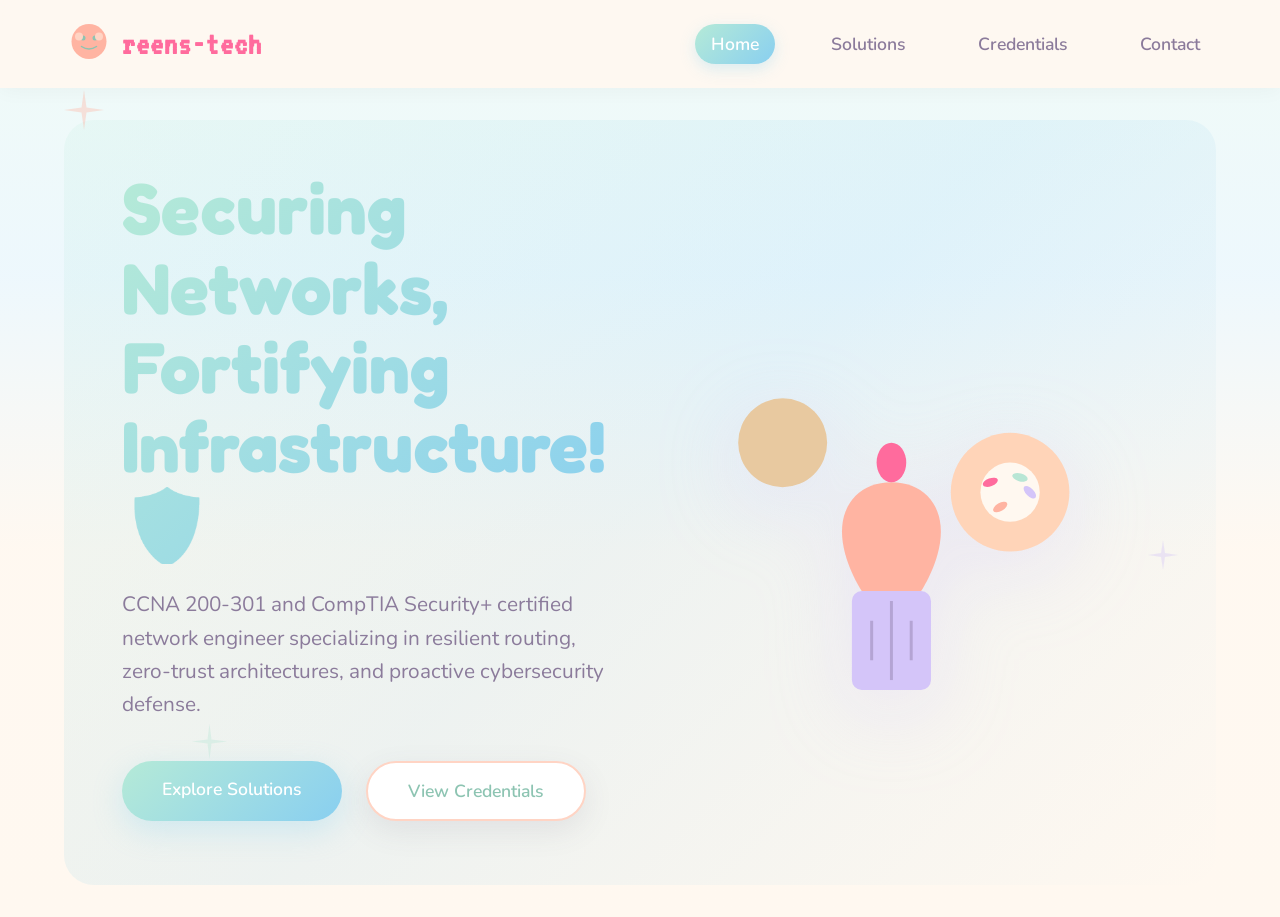
==== index.html @ 3a36a25b "instead of tabs, bring it all on one page as it was previously" ====
<!DOCTYPE html>
<!--

    Tooplate 2168 Sweet Bakery

    https://www.tooplate.com/view/2168-sweet-bakery

    Free HTML CSS Template

-->
<html lang="en">
<head>
    <meta charset="UTF-8">
    <meta name="viewport" content="width=device-width, initial-scale=1.0">
    <title>Reen's Tech - Network Engineering & Cybersecurity</title>
    <link rel="preconnect" href="https://fonts.googleapis.com">
    <link rel="preconnect" href="https://fonts.gstatic.com" crossorigin>
    <link href="https://fonts.googleapis.com/css2?family=Fredoka:wght@300;400;500;600;700&family=Nunito:wght@300;400;600;700&family=VT323&display=swap" rel="stylesheet">
    <link rel="stylesheet" href="tooplate-2168-sweet-bakery.css">
</head>
<body>
    <!-- Floating decorative elements -->
    <div class="float-decoration sparkle sparkle-1">
        <svg width="40" height="40" viewBox="0 0 40 40" fill="none" xmlns="http://www.w3.org/2000/svg">
            <path d="M20 0L22.5 17.5L40 20L22.5 22.5L20 40L17.5 22.5L0 20L17.5 17.5L20 0Z" fill="#FFB4A2" opacity="0.6"/>
        </svg>
    </div>
    <div class="float-decoration sparkle sparkle-2">
        <svg width="30" height="30" viewBox="0 0 30 30" fill="none" xmlns="http://www.w3.org/2000/svg">
            <path d="M15 0L17 13L30 15L17 17L15 30L13 17L0 15L13 13L15 0Z" fill="#D4C5F9" opacity="0.6"/>
        </svg>
    </div>
    <div class="float-decoration sparkle sparkle-3">
        <svg width="35" height="35" viewBox="0 0 35 35" fill="none" xmlns="http://www.w3.org/2000/svg">
            <path d="M17.5 0L19.5 15.5L35 17.5L19.5 19.5L17.5 35L15.5 19.5L0 17.5L15.5 15.5L17.5 0Z" fill="#B8E6D5" opacity="0.6"/>
        </svg>
    </div>

    <!-- Header (Single-Page Smooth Scroll Navigation) -->
    <header>
        <div class="header-wrapper">
            <div class="logo" style="font-family: 'VT323', monospace; font-size: 2rem; color: #FF6B9D; letter-spacing: 1px;">
                <svg class="logo-icon" viewBox="0 0 100 100" fill="none" xmlns="http://www.w3.org/2000/svg">
                    <circle cx="50" cy="45" r="35" fill="#FFB4A2"/>
                    <circle cx="38" cy="38" r="5" fill="#8DC4B2"/>
                    <circle cx="62" cy="38" r="5" fill="#8DC4B2"/>
                    <path d="M35 55Q50 65 65 55" stroke="#8DC4B2" stroke-width="3" stroke-linecap="round" fill="none"/>
                    <circle cx="30" cy="35" r="8" fill="#FFD4C4"/>
                    <circle cx="70" cy="35" r="8" fill="#FFD4C4"/>
                </svg>
                reens-tech
            </div>
            <div class="menu-toggle" onclick="toggleMenu()">
                <span></span>
                <span></span>
                <span></span>
            </div>
            <nav id="mainNav">
                <a href="#home" class="active">Home</a>
                <a href="#menu">Solutions</a>
                <a href="#about">Credentials</a>
                <a href="#contact">Contact</a>
            </nav>
        </div>
    </header>

    <!-- 1. Hero Section -->
    <div class="hero-wrapper">
        <section class="hero" id="home">
            <div class="hero-content">
                <h1>Securing Networks, Fortifying Infrastructure! 🛡️</h1>
                <p>CCNA 200-301 and CompTIA Security+ certified network engineer specializing in resilient routing, zero-trust architectures, and proactive cybersecurity defense.</p>
                <div class="hero-buttons">
                    <a href="#menu" class="btn btn-primary">Explore Solutions</a>
                    <a href="#about" class="btn btn-secondary">View Credentials</a>
                </div>
            </div>
            <div class="hero-image">
                <div class="hero-image-container">
                    <!-- Graphic 1 -->
                    <svg class="hero-illustration active" viewBox="0 0 500 500" fill="none" xmlns="http://www.w3.org/2000/svg">
                        <path d="M200 350C200 350 180 320 180 290C180 260 200 240 230 240C260 240 280 260 280 290C280 320 260 350 260 350H200Z" fill="#FFB4A2"/>
                        <rect x="190" y="350" width="80" height="100" rx="10" fill="#D4C5F9"/>
                        <line x1="230" y1="360" x2="230" y2="440" stroke="#B4A4D4" stroke-width="3"/>
                        <line x1="210" y1="380" x2="210" y2="420" stroke="#B4A4D4" stroke-width="3"/>
                        <line x1="250" y1="380" x2="250" y2="420" stroke="#B4A4D4" stroke-width="3"/>
                        <ellipse cx="230" cy="220" rx="15" ry="20" fill="#FF6B9D"/>
                        
                        <circle cx="350" cy="250" r="60" fill="#FFD4B8"/>
                        <circle cx="350" cy="250" r="30" fill="#FFF8F0"/>
                        <ellipse cx="330" cy="240" rx="8" ry="4" fill="#FF6B9D" transform="rotate(-20 330 240)"/>
                        <ellipse cx="360" cy="235" rx="8" ry="4" fill="#B8E6D5" transform="rotate(15 360 235)"/>
                        <ellipse cx="370" cy="250" rx="8" ry="4" fill="#D4C5F9" transform="rotate(45 370 250)"/>
                        <ellipse cx="340" cy="265" rx="8" ry="4" fill="#FFB4A2" transform="rotate(-30 340 265)"/>
                        
                        <circle cx="120" cy="200" r="45" fill="#E8C9A0"/>
                        <circle cx="110" cy="185" r="8" fill="#8
---- tooplate-2168-sweet-bakery.css ----
/*

    Tooplate 2168 Sweet Bakery

    https://www.tooplate.com/view/2168-sweet-bakery

    Free HTML CSS Template

*/

:root {
	--peach: #FFB4A2;
	--peach-light: #FFD4C4;
	--mint: #B8E6D5;
	--mint-light: #D4F1E6;
	--lavender: #D4C5F9;
	--lavender-light: #E8E0FF;
	--cream: #FFF8F0;
	--cream-dark: #FFF0DC;
	--pink: #FFB8D2;
	--yellow: #FFF4B8;
	--text-dark: #8DC4B2;
	--text-medium: #8B7B9B;
	--shadow: rgba(90, 74, 106, 0.1);

	/* Fresh Mint to Aqua Gradient */
	--mint-fresh: #B5EAD7;
	--aqua: #89CFF0;
}

* {
	margin: 0;
	padding: 0;
	box-sizing: border-box;
}

html {
	overflow-x: hidden;
	scroll-padding-top: 110px; /* keeps anchor targets clear of the sticky bar */
}

body {
	font-family: 'Nunito', sans-serif;
	background: linear-gradient(180deg,
			rgba(181, 234, 215, 0.2) 0%,
			rgba(137, 207, 240, 0.15) 30%,
			rgba(255, 248, 240, 0.95) 60%,
			var(--cream) 100%);
	color: var(--text-dark);
	min-height: 100vh;
}

.hero-wrapper {
	padding: 2rem 5%;
	background: transparent;
}

/* Decorative floating elements */
.float-decoration {
	position: fixed;
	pointer-events: none;
	z-index: 1;
	opacity: 0.6;
}

.sparkle {
	animation: float 6s ease-in-out infinite;
}

.sparkle-1 {
	top: 10%;
	left: 5%;
	animation-delay: 0s;
}

.sparkle-2 {
	top: 60%;
	right: 8%;
	animation-delay: 2s;
}

.sparkle-3 {
	bottom: 15%;
	left: 15%;
	animation-delay: 4s;
}

@keyframes float {

	0%,
	100% {
		transform: translateY(0) rotate(0deg);
	}

	50% {
		transform: translateY(-20px) rotate(180deg);
	}
}

/* Header/Navigation */
header {
	padding: 1.2rem 5%;
	display: flex;
	justify-content: space-between;
	align-items: center;
	position: sticky;
	top: 0;
	z-index: 1000;
	background: rgba(255, 248, 240, 0.9);
	backdrop-filter: blur(14px);
	-webkit-backdrop-filter: blur(14px);
	box-shadow: 0 2px 20px rgba(0, 0, 0, 0.04);
	transition: padding 0.3s ease;
}

header>* {
	max-width: 1400px;
}

.header-wrapper {
	max-width: 1400px;
	margin: 0 auto;
	width: 100%;
	display: flex;
	justify-content: space-between;
	align-items: center;
}

.logo {
	font-family: 'Fredoka', sans-serif;
	font-size: 2rem;
	font-weight: 600;
	color: var(--text-dark);
	display: flex;
	align-items: center;
	gap: 0.5rem;
}

.logo-icon {
	width: 50px;
	height: 50px;
	animation: bounce 2s ease-in-out infinite;
}

@keyframes bounce {

	0%,
	100% {
		transform: translateY(0);
	}

	50% {
		transform: translateY(-10px);
	}
}

nav {
	display: flex;
	gap: 2.5rem;
	align-items: center;
}

nav a {
	text-decoration: none;
	color: var(--text-medium);
	font-weight: 600;
	font-size: 1.1rem;
	position: relative;
	transition: all 0.3s ease;
	padding: 0.5rem 1rem;
	border-radius: 20px;
}

nav a:hover {
	color: var(--text-dark);
	background: rgba(255, 180, 162, 0.1);
}

nav a.active {
	color: white;
	background: linear-gradient(135deg, var(--mint-fresh), var(--aqua));
	box-shadow: 0 5px 15px rgba(137, 207, 240, 0.3);
}

nav a::after {
	display: none;
}

/* Mobile Menu Toggle */
.menu-toggle {
	display: none;
	flex-direction: column;
	gap: 6px;
	cursor: pointer;
	z-index: 1000;
}

.menu-toggle span {
	width: 30px;
	height: 3px;
	background: var(--text-dark);
	border-radius: 10px;
	transition: all 0.3s ease;
}

.menu-toggle.active span:nth-child(1) {
	transform: rotate(45deg) translate(8px, 8px);
}

.menu-toggle.active span:nth-child(2) {
	opacity: 0;
}

.menu-toggle.active span:nth-child(3) {
	transform: rotate(-45deg) translate(8px, -8px);
}

/* Hero Section */
.hero {
	padding: 3rem 5% 4rem;
	display: grid;
	grid-template-columns: 1fr 1fr;
	gap: 3rem;
	align-items: center;
	min-height: auto;
	max-width: 1400px;
	margin: 0 auto;
	position: relative;
	background: linear-gradient(135deg,
			rgba(181, 234, 215, 0.15) 0%,
			rgba(137, 207, 240, 0.15) 50%,
			rgba(255, 248, 240, 0.3) 100%);
	border-radius: 30px;
}

.hero-content h1 {
	font-family: 'Fredoka', sans-serif;
	font-size: 4.5rem;
	font-weight: 700;
	line-height: 1.1;
	margin-bottom: 1.5rem;
	background: linear-gradient(135deg, var(--mint-fresh), var(--aqua));
	-webkit-background-clip: text;
	-webkit-text-fill-color: transparent;
	background-clip: text;
	animation: fadeInUp 0.8s ease;
}

@keyframes fadeInUp {
	from {
		opacity: 0;
		transform: translateY(30px);
	}

	to {
		opacity: 1;
		transform: translateY(0);
	}
}

.hero-content p {
	font-size: 1.3rem;
	color: var(--text-medium);
	margin-bottom: 2.5rem;
	line-height: 1.6;
	animation: fadeInUp 0.8s ease 0.2s backwards;
}

.hero-buttons {
	display: flex;
	gap: 1.5rem;
	animation: fadeInUp 0.8s ease 0.4s backwards;
}

.btn {
	padding: 1rem 2.5rem;
	border-radius: 50px;
	text-decoration: none;
	font-weight: 600;
	font-size: 1.1rem;
	transition: all 0.3s ease;
	display: inline-block;
	position: relative;
	overflow: hidden;
}

.btn-primary {
	background: linear-gradient(135deg, var(--mint-fresh), var(--aqua));
	color: white;
	box-shadow: 0 10px 30px rgba(137, 207, 240, 0.3);
}

.btn-primary:hover {
	transform: translateY(-3px);
	box-shadow: 0 15px 40px rgba(137, 207, 240, 0.4);
}

.btn-secondary {
	background: white;
	color: var(--text-dark);
	border: 2px solid var(--peach-light);
	box-shadow: 0 10px 30px var(--shadow);
}

.btn-secondary:hover {
	background: var(--cream-dark);
	transform: translateY(-3px);
}

.hero-image {
	position: relative;
	animation: fadeIn 1s ease 0.5s backwards;
}

@keyframes fadeIn {
	from {
		opacity: 0;
	}

	to {
		opacity: 1;
	}
}

/* Today's Special Section */
.todays-special {
	padding: 6rem 5%;
	background: linear-gradient(135deg, var(--peach-light) 0%, var(--lavender-light) 100%);
	position: relative;
	overflow: hidden;
}

.todays-special::before {
	content: '';
	position: absolute;
	top: -50%;
	left: -50%;
	width: 200%;
	height: 200%;
	background: radial-gradient(circle, rgba(255, 255, 255, 0.3) 0%, transparent 70%);
	animation: rotate 20s linear infinite;
}

@keyframes rotate {
	from {
		transform: rotate(0deg);
	}

	to {
		transform: rotate(360deg);
	}
}

.special-container {
	max-width: 1200px;
	margin: 0 auto;
	position: relative;
	z-index: 1;
}

.special-badge {
	display: inline-block;
	background: linear-gradient(135deg, var(--peach), var(--pink));
	color: white;
	padding: 0.8rem 2rem;
	border-radius: 30px;
	font-family: 'Fredoka', sans-serif;
	font-weight: 600;
	font-size: 1rem;
	margin-bottom: 1rem;
	box-shadow: 0 10px 30px rgba(255, 184, 210, 0.4);
	animation: pulse 2s ease-in-out infinite;
}

@keyframes pulse {

	0%,
	100% {
		transform: scale(1);
		box-shadow: 0 10px 30px rgba(255, 184, 210, 0.4);
	}

	50% {
		transform: scale(1.05);
		box-shadow: 0 15px 40px rgba(255, 184, 210, 0.6);
	}
}

.special-content {
	display: grid;
	grid-template-columns: 1fr 1fr;
	gap: 4rem;
	align-items: center;
	background: rgba(255, 255, 255, 0.8);
	backdrop-filter: blur(30px);
	-webkit-backdrop-filter: blur(30px);
	border-radius: 40px;
	padding: 3rem;
	box-shadow:
		0 20px 60px rgba(90, 74, 106, 0.15),
		inset 0 1px 0 rgba(255, 255, 255, 0.8);
	border: 2px solid rgba(255, 255, 255, 0.5);
}

.special-image {
	position: relative;
	border-radius: 30px;
	overflow: hidden;
	box-shadow: 0 20px 50px rgba(90, 74, 106, 0.2);
	transform: perspective(1000px);
	transition: transform 0.6s ease;
}

.special-image:hover {
	transform: perspective(1000px) rotateY(-5deg) rotateX(5deg);
}

.special-image img {
	width: 100%;
	height: 500px;
	object-fit: cover;
	display: block;
	transition: transform 0.6s ease;
}

.special-image:hover img {
	transform: scale(1.1);
}

.special-tag {
	position: absolute;
	top: 1.5rem;
	left: 1.5rem;
	background: linear-gradient(135deg, #FF6B9D, #FF8FB8);
	color: white;
	padding: 0.8rem 1.5rem;
	border-radius: 25px;
	font-family: 'Fredoka', sans-serif;
	font-weight: 600;
	font-size: 1rem;
	box-shadow: 0 10px 30px rgba(255, 107, 157, 0.4);
	z-index: 2;
	animation: bounce 2s ease-in-out infinite;
}

.stock-indicator {
	position: absolute;
	bottom: 1.5rem;
	right: 1.5rem;
	background: rgba(255, 255, 255, 0.95);
	backdrop-filter: blur(10px);
	padding: 0.8rem 1.5rem;
	border-radius: 25px;
	font-family: 'Fredoka', sans-serif;
	font-weight: 600;
	color: var(--text-dark);
	box-shadow: 0 10px 30px rgba(0, 0, 0, 0.15);
	z-index: 2;
}

.stock-bar {
	margin-top: 0.5rem;
	height: 6px;
	background: rgba(212, 197, 249, 0.3);
	border-radius: 10px;
	overflow: hidden;
}

.stock-fill {
	height: 100%;
	background: linear-gradient(90deg, var(--peach), var(--lavender));
	border-radius: 10px;
	animation: fillBar 3s ease;
}

@keyframes fillBar {
	from {
		width: 0;
	}

	to {
		width: 35%;
	}
}

.special-details h2 {
	font-family: 'Fredoka', sans-serif;
	font-size: 2.2rem;
	color: var(--text-dark);
	margin-bottom: 1rem;
	line-height: 1.2;
}

.special-price-row {
	display: flex;
	align-items: center;
	gap: 1.5rem;
	margin-bottom: 1.5rem;
}

.special-original-price {
	font-family: 'Fredoka', sans-serif;
	font-size: 1.8rem;
	color: var(--text-medium);
	text-decoration: line-through;
	opacity: 0.6;
}

.special-price {
	font-family: 'Fredoka', sans-serif;
	font-size: 3rem;
	font-weight: 700;
	background: linear-gradient(135deg, var(--mint-fresh), var(--aqua));
	-webkit-background-clip: text;
	-webkit-text-fill-color: transparent;
	background-clip: text;
}

.special-discount {
	background: linear-gradient(135deg, #FF6B9D, #FF8FB8);
	color: white;
	padding: 0.5rem 1.2rem;
	border-radius: 20px;
	font-family: 'Fredoka', sans-serif;
	font-weight: 700;
	font-size: 1.2rem;
	box-shadow: 0 5px 20px rgba(255, 107, 157, 0.3);
}

.special-description {
	font-size: 1.2rem;
	line-height: 1.8;
	color: var(--text-medium);
	margin-bottom: 2rem;
}

/* Countdown Timer */
.countdown-container {
	background: linear-gradient(135deg, rgba(255, 180, 162, 0.2), rgba(212, 197, 249, 0.2));
	border-radius: 25px;
	padding: 2rem;
	margin-bottom: 2rem;
	border: 2px solid rgba(255, 180, 162, 0.3);
}

.countdown-label {
	font-family: 'Fredoka', sans-serif;
	font-size: 1.1rem;
	color: var(--text-dark);
	margin-bottom: 1rem;
	text-align: center;
	font-weight: 600;
}

.countdown {
	display: grid;
	grid-template-columns: repeat(4, 1fr);
	gap: 1rem;
}

.countdown-item {
	text-align: center;
	background: white;
	padding: 1.5rem 1rem;
	border-radius: 20px;
	box-shadow: 0 10px 30px rgba(90, 74, 106, 0.1);
	transition: all 0.3s ease;
}

.countdown-item:hover {
	transform: translateY(-5px);
	box-shadow: 0 15px 40px rgba(255, 180, 162, 0.3);
}

.countdown-number {
	font-family: 'Fredoka', sans-serif;
	font-size: 2.5rem;
	font-weight: 600;
	background: linear-gradient(135deg, var(--mint-fresh), var(--aqua));
	-webkit-background-clip: text;
	-webkit-text-fill-color: transparent;
	background-clip: text;
	display: block;
	line-height: 1;
}

.countdown-label-text {
	font-family: 'Nunito', sans-serif;
	font-size: 0.75rem;
	color: var(--text-medium);
	margin-top: 0.5rem;
	font-weight: 600;
	text-transform: uppercase;
	letter-spacing: 1px;
}

.special-cta {
	display: flex;
	gap: 1rem;
}

.btn-special {
	flex: 1;
	padding: 1.2rem 2rem;
	background: linear-gradient(135deg, var(--mint-fresh), var(--aqua));
	color: white;
	border: none;
	border-radius: 30px;
	font-family: 'Fredoka', sans-serif;
	font-size: 1.2rem;
	font-weight: 600;
	cursor: pointer;
	box-shadow: 0 15px 40px rgba(137, 207, 240, 0.4);
	transition: all 0.4s ease;
	position: relative;
	overflow: hidden;
}

.btn-special::before {
	content: '';
	position: absolute;
	top: 50%;
	left: 50%;
	width: 0;
	height: 0;
	border-radius: 50%;
	background: rgba(255, 255, 255, 0.3);
	transform: translate(-50%, -50%);
	transition: width 0.6s ease, height 0.6s ease;
}

.btn-special:hover::before {
	width: 500px;
	height: 500px;
}

.btn-special:hover {
	transform: translateY(-5px);
	box-shadow: 0 20px 50px rgba(137, 207, 240, 0.5);
}

.btn-special span {
	position: relative;
	z-index: 1;
}

.btn-notify {
	flex: 0.5;
	padding: 1.2rem 1.5rem;
	background: white;
	color: var(--text-dark);
	border: 2px solid var(--peach);
	border-radius: 30px;
	font-family: 'Fredoka', sans-serif;
	font-size: 1.2rem;
	font-weight: 600;
	cursor: pointer;
	transition: all 0.3s ease;
}

.btn-notify:hover {
	background: var(--peach-light);
	transform: translateY(-5px);
}

/* Responsive */
@media (max-width: 968px) {
	.special-content {
		grid-template-columns: 1fr;
		gap: 2rem;
		padding: 2rem;
	}

	.special-details h2 {
		font-size: 2rem;
	}

	.special-price {
		font-size: 2.5rem;
	}

	.countdown {
		grid-template-columns: repeat(4, 1fr);
		gap: 0.5rem;
	}

	.countdown-item {
		padding: 1rem 0.5rem;
	}

	.countdown-number {
		font-size: 2rem;
	}

	.special-cta {
		flex-direction: column;
	}

	.btn-notify {
		flex: 1;
	}
}

@media (max-width: 600px) {
	.special-details h2 {
		font-size: 2rem;
	}

	.countdown-number {
		font-size: 1.5rem;
	}

	.countdown-label-text {
		font-size: 0.7rem;
	}

	.special-image img {
		height: 350px;
	}
}

.hero-image {
	position: relative;
}

.hero-image-container {
	position: relative;
	width: 100%;
	max-width: 500px;
	height: 500px;
	margin: 0 auto;
}

.hero-illustration {
	width: 100%;
	max-width: 500px;
	height: auto;
	filter: drop-shadow(0 20px 40px rgba(212, 197, 249, 0.3));
	position: absolute;
	top: 0;
	left: 0;
	opacity: 0;
	transition: opacity 1s ease-in-out;
}

.hero-illustration.active {
	opacity: 1;
}

/* Features Section */
.features {
	padding: 6rem 5%;
	background: linear-gradient(180deg, var(--cream) 0%, var(--mint-light) 100%);
	position: relative;
}

.section-title {
	font-family: 'Fredoka', sans-serif;
	font-size: 3rem;
	text-align: center;
	margin-bottom: 1rem;
	color: var(--text-dark);
}

.section-subtitle {
	text-align: center;
	font-size: 1.2rem;
	color: var(--text-medium);
	margin-bottom: 4rem;
}

.features-grid {
	display: grid;
	grid-template-columns: repeat(auto-fit, minmax(280px, 1fr));
	gap: 2.5rem;
	max-width: 1200px;
	margin: 0 auto;
}

.feature-card {
	background: white;
	border-radius: 30px;
	padding: 2.5rem;
	text-align: center;
	box-shadow: 0 15px 40px var(--shadow);
	transition: all 0.4s ease;
	position: relative;
	overflow: hidden;
}

.feature-card::before {
	content: '';
	position: absolute;
	top: -50%;
	left: -50%;
	width: 200%;
	height: 200%;
	background: linear-gradient(45deg, transparent, rgba(212, 197, 249, 0.1), transparent);
	transform: rotate(45deg);
	transition: all 0.5s ease;
}

.feature-card:hover::before {
	left: 100%;
}

.feature-card:hover {
	transform: translateY(-10px) rotate(-2deg);
	box-shadow: 0 20px 50px rgba(212, 197, 249, 0.3);
}

.feature-icon {
	width: 80px;
	height: 80px;
	margin: 0 auto 1.5rem;
}

.feature-card h3 {
	font-family: 'Fredoka', sans-serif;
	font-size: 1.5rem;
	margin-bottom: 1rem;
	color: var(--text-dark);
}

.feature-card p {
	color: var(--text-medium);
	line-height: 1.6;
}

/* Menu Section - Modern 3D Grid Design */
.menu {
	padding: 6rem 5%;
	background: linear-gradient(135deg, var(--cream) 0%, var(--lavender-light) 50%, var(--mint-light) 100%);
	position: relative;
	overflow: hidden;
}

.menu::before {
	content: '';
	position: absolute;
	top: 0;
	left: 0;
	right: 0;
	bottom: 0;
	background:
		radial-gradient(circle at 20% 30%, rgba(255, 180, 162, 0.15) 0%, transparent 50%),
		radial-gradient(circle at 80% 70%, rgba(212, 197, 249, 0.15) 0%, transparent 50%);
	pointer-events: none;
}

.menu-container {
	max-width: 1400px;
	margin: 0 auto;
	position: relative;
	z-index: 1;
}

.menu-grid {
	display: grid;
	grid-template-columns: repeat(3, 1fr);
	gap: 2.5rem;
	margin-top: 3rem;
	perspective: 1500px;
}

.menu-item {
	background: rgba(255, 255, 255, 0.75);
	backdrop-filter: blur(20px);
	-webkit-backdrop-filter: blur(20px);
	border-radius: 30px;
	overflow: hidden;
	box-shadow:
		0 10px 40px rgba(90, 74, 106, 0.12),
		inset 0 1px 0 rgba(255, 255, 255, 0.6);
	transition: all 0.6s cubic-bezier(0.34, 1.56, 0.64, 1);
	position: relative;
	border: 1px solid rgba(255, 255, 255, 0.4);
	transform-style: preserve-3d;
	animation: floatIn 0.8s ease backwards;
}

.menu-item:nth-child(1) {
	animation-delay: 0.1s;
}

.menu-item:nth-child(2) {
	animation-delay: 0.2s;
}

.menu-item:nth-child(3) {
	animation-delay: 0.3s;
}

.menu-item:nth-child(4) {
	animation-delay: 0.4s;
}

.menu-item:nth-child(5) {
	animation-delay: 0.5s;
}

.menu-item:nth-child(6) {
	animation-delay: 0.6s;
}

@keyframes floatIn {
	from {
		opacity: 0;
		transform: translateY(50px) rotateX(20deg);
	}

	to {
		opacity: 1;
		transform: translateY(0) rotateX(0);
	}
}

.menu-item::before {
	content: '';
	position: absolute;
	top: 0;
	left: -100%;
	width: 100%;
	height: 100%;
	background: linear-gradient(90deg,
			transparent,
			rgba(255, 255, 255, 0.3),
			transparent);
	transition: left 0.7s ease;
	pointer-events: none;
	z-index: 10;
}

.menu-item:hover::before {
	left: 100%;
}

.menu-item:hover {
	transform: translateY(-20px) rotateX(5deg) rotateY(-2deg) scale(1.03);
	box-shadow:
		0 25px 60px rgba(255, 180, 162, 0.35),
		0 15px 30px rgba(212, 197, 249, 0.2),
		inset 0 1px 0 rgba(255, 255, 255, 0.8);
	border-color: rgba(255, 180, 162, 0.6);
}

.menu-item-image {
	width: 100%;
	height: 280px;
	position: relative;
	overflow: hidden;
	background: linear-gradient(135deg, var(--mint-fresh), var(--aqua));
}

.menu-item-image img {
	width: 100%;
	height: 100%;
	object-fit: cover;
	transition: transform 0.8s cubic-bezier(0.34, 1.56, 0.64, 1);
	filter: brightness(1.05) contrast(1.05);
}

.menu-item:hover .menu-item-image img {
	transform: scale(1.15) rotate(3deg);
}

.menu-item-overlay {
	position: absolute;
	top: 0;
	left: 0;
	right: 0;
	bottom: 0;
	background: linear-gradient(180deg, transparent 40%, rgba(90, 74, 106, 0.4) 100%);
	opacity: 0;
	transition: opacity 0.5s ease;
}

.menu-item:hover .menu-item-overlay {
	opacity: 1;
}

.menu-item-badge {
	position: absolute;
	top: 1rem;
	right: 1rem;
	background: rgba(255, 255, 255, 0.95);
	backdrop-filter: blur(10px);
	padding: 0.5rem 1.2rem;
	border-radius: 25px;
	font-family: 'Fredoka', sans-serif;
	font-size: 0.9rem;
	font-weight: 600;
	color: var(--text-dark);
	box-shadow: 0 5px 20px rgba(0, 0, 0, 0.15);
	z-index: 2;
	transform: translateZ(30px);
	animation: badgePulse 2s ease-in-out infinite;
}

@keyframes badgePulse {

	0%,
	100% {
		transform: translateZ(30px) scale(1);
	}

	50% {
		transform: translateZ(30px) scale(1.05);
	}
}

.menu-item-content {
	padding: 2rem;
	display: flex;
	flex-direction: column;
	gap: 1rem;
	background: rgba(255, 255, 255, 0.5);
	backdrop-filter: blur(10px);
	position: relative;
}

.menu-item-header {
	display: flex;
	justify-content: space-between;
	align-items: flex-start;
	gap: 1rem;
}

.menu-item h3 {
	font-family: 'Fredoka', sans-serif;
	font-size: 1.5rem;
	color: var(--text-dark);
	margin: 0;
	line-height: 1.3;
}

.menu-item-price {
	font-family: 'Fredoka', sans-serif;
	font-size: 1.8rem;
	font-weight: 700;
	background: linear-gradient(135deg, var(--mint-fresh), var(--aqua));
	-webkit-background-clip: text;
	-webkit-text-fill-color: transparent;
	background-clip: text;
	white-space: nowrap;
	text-shadow: 0 2px 10px rgba(137, 207, 240, 0.3);
}

.menu-item p {
	color: var(--text-medium);
	line-height: 1.6;
	font-size: 1rem;
	margin: 0;
}

.menu-item-tags {
	display: flex;
	gap: 0.5rem;
	flex-wrap: wrap;
}

.tag {
	padding: 0.4rem 1rem;
	background: rgba(184, 230, 213, 0.4);
	backdrop-filter: blur(5px);
	border-radius: 20px;
	font-size: 0.85rem;
	color: var(--text-dark);
	font-weight: 600;
	border: 1px solid rgba(184, 230, 213, 0.6);
	transition: all 0.3s ease;
}

.tag:hover {
	background: rgba(184, 230, 213, 0.6);
	transform: translateY(-2px);
}

.add-to-cart {
	width: 100%;
	padding: 1rem;
	background: linear-gradient(135deg, var(--mint), var(--mint-light));
	border: none;
	border-radius: 25px;
	color: var(--text-dark);
	font-weight: 600;
	font-size: 1.1rem;
	cursor: pointer;
	transition: all 0.4s ease;
	font-family: 'Fredoka', sans-serif;
	box-shadow: 0 8px 25px rgba(184, 230, 213, 0.4);
	position: relative;
	overflow: hidden;
	transform: translateZ(20px);
}

.add-to-cart::before {
	content: '';
	position: absolute;
	top: 50%;
	left: 50%;
	width: 0;
	height: 0;
	border-radius: 50%;
	background: rgba(255, 255, 255, 0.6);
	transform: translate(-50%, -50%);
	transition: width 0.6s ease, height 0.6s ease;
}

.add-to-cart:hover::before {
	width: 400px;
	height: 400px;
}

.add-to-cart:hover {
	transform: translateZ(20px) scale(1.05);
	box-shadow: 0 12px 35px rgba(184, 230, 213, 0.6);
}

.add-to-cart span {
	position: relative;
	z-index: 1;
}

.add-to-cart:active {
	transform: translateZ(20px) scale(0.98);
}

/* About Section */
.about {
	padding: 6rem 5%;
	background: linear-gradient(180deg, var(--lavender-light) 0%, var(--cream) 100%);
}

/* Newsletter Section */
.newsletter {
	padding: 4rem 5%;
	background: linear-gradient(135deg, var(--mint-light) 0%, var(--peach-light) 100%);
	position: relative;
	overflow: hidden;
}

.newsletter::before {
	content: '';
	position: absolute;
	top: -100px;
	right: -100px;
	width: 300px;
	height: 300px;
	background: radial-gradient(circle, rgba(255, 255, 255, 0.3) 0%, transparent 70%);
	border-radius: 50%;
	animation: float 8s ease-in-out infinite;
}

.newsletter::after {
	content: '';
	position: absolute;
	bottom: -150px;
	left: -150px;
	width: 400px;
	height: 400px;
	background: radial-gradient(circle, rgba(212, 197, 249, 0.2) 0%, transparent 70%);
	border-radius: 50%;
	animation: float 10s ease-in-out infinite reverse;
}

.newsletter-container {
	max-width: 800px;
	margin: 0 auto;
	text-align: center;
	position: relative;
	z-index: 1;
}

.newsletter-content {
	background: rgba(255, 255, 255, 0.85);
	backdrop-filter: blur(20px);
	-webkit-backdrop-filter: blur(20px);
	border-radius: 30px;
	padding: 2.5rem 2.5rem 2rem;
	box-shadow:
		0 20px 60px rgba(90, 74, 106, 0.15),
		inset 0 1px 0 rgba(255, 255, 255, 0.8);
	border: 2px solid rgba(255, 255, 255, 0.5);
}

.newsletter-icon {
	font-size: 2.5rem;
	margin-bottom: 0.8rem;
	display: inline-block;
	animation: bounce 2s ease-in-out infinite;
}

.newsletter h2 {
	font-family: 'Fredoka', sans-serif;
	font-size: 2rem;
	color: var(--text-dark);
	margin-bottom: 0.8rem;
}

.newsletter p {
	font-size: 1rem;
	color: var(--text-medium);
	margin-bottom: 1.8rem;
	line-height: 1.5;
}

.newsletter-form {
	display: flex;
	gap: 1rem;
	max-width: 600px;
	margin: 0 auto 1.5rem;
}

.newsletter-input {
	flex: 1;
	padding: 1rem 1.5rem;
	border: 2px solid rgba(184, 230, 213, 0.5);
	border-radius: 25px;
	font-size: 1rem;
	font-family: 'Nunito', sans-serif;
	background: white;
	transition: all 0.3s ease;
	outline: none;
}

.newsletter-input:focus {
	border-color: var(--mint);
	box-shadow: 0 5px 25px rgba(184, 230, 213, 0.3);
	transform: translateY(-2px);
}

.newsletter-input::placeholder {
	color: var(--text-medium);
	opacity: 0.7;
}

.newsletter-submit {
	padding: 1rem 2rem;
	background: linear-gradient(135deg, var(--mint-fresh), var(--aqua));
	color: white;
	border: none;
	border-radius: 25px;
	font-family: 'Fredoka', sans-serif;
	font-size: 1rem;
	font-weight: 600;
	cursor: pointer;
	transition: all 0.4s ease;
	box-shadow: 0 10px 30px rgba(137, 207, 240, 0.4);
	white-space: nowrap;
}

.newsletter-submit:hover {
	transform: translateY(-5px);
	box-shadow: 0 15px 40px rgba(137, 207, 240, 0.5);
}

.newsletter-submit:active {
	transform: translateY(-2px);
}

.newsletter-benefits {
	display: flex;
	justify-content: center;
	gap: 1.5rem;
	flex-wrap: wrap;
}

.newsletter-benefit {
	display: flex;
	align-items: center;
	gap: 0.4rem;
	color: var(--text-medium);
	font-size: 0.85rem;
}

.newsletter-benefit::before {
	content: '✓';
	display: flex;
	align-items: center;
	justify-content: center;
	width: 20px;
	height: 20px;
	background: linear-gradient(135deg, var(--mint), var(--mint-light));
	border-radius: 50%;
	color: white;
	font-weight: 700;
	font-size: 0.75rem;
}

@media (max-width: 768px) {
	.newsletter {
		padding: 3rem 5%;
	}

	.newsletter-content {
		padding: 2rem 1.5rem 1.5rem;
	}

	.newsletter h2 {
		font-size: 1.7rem;
	}

	.newsletter p {
		font-size: 0.95rem;
		margin-bottom: 1.5rem;
	}

	.newsletter-form {
		flex-direction: column;
	}

	.newsletter-submit {
		width: 100%;
	}

	.newsletter-benefits {
		flex-direction: column;
		gap: 0.8rem;
	}
}

.about-content {
	max-width: 1200px;
	margin: 0 auto;
	display: grid;
	grid-template-columns: 1fr 1fr;
	gap: 4rem;
	align-items: center;
}

.about-text h2 {
	font-family: 'Fredoka', sans-serif;
	font-size: 3rem;
	margin-bottom: 1.5rem;
	color: var(--text-dark);
}

.about-text p {
	font-size: 1.1rem;
	line-height: 1.8;
	color: var(--text-medium);
	margin-bottom: 1.5rem;
}

.about-image {
	position: relative;
}

.about-image svg {
	width: 100%;
	height: auto;
	filter: drop-shadow(0 20px 40px rgba(255, 180, 162, 0.2));
}

/* Footer */
footer {
	padding: 4rem 5%;
	background: linear-gradient(180deg, #5A9B87 0%, #6DAE99 50%, #80C1AB 100%);
	color: var(--cream);
	text-align: center;
}

.footer-content {
	max-width: 1200px;
	margin: 0 auto;
}

.footer-grid {
	display: grid;
	grid-template-columns: repeat(auto-fit, minmax(250px, 1fr));
	gap: 3rem;
	margin-bottom: 3rem;
	text-align: left;
}

.footer-section h3 {
	font-family: 'Fredoka', sans-serif;
	font-size: 1.5rem;
	margin-bottom: 1rem;
	color: #B5EAD7;
}

.footer-section p,
.footer-section a {
	color: var(--mint-light);
	line-height: 1.8;
	text-decoration: none;
	display: block;
	transition: color 0.3s ease;
}

.footer-section a:hover {
	color: #B5EAD7;
}

.social-links {
	display: flex;
	gap: 1rem;
	margin-top: 1rem;
}

.social-links a {
	width: 40px;
	height: 40px;
	background: var(--cream);
	border-radius: 50%;
	display: flex;
	align-items: center;
	justify-content: center;
	transition: all 0.3s ease;
}

.social-links a:hover {
	background: #B5EAD7;
	transform: translateY(-3px);
}

.copyright {
	padding-top: 2rem;
	border-top: 1px solid rgba(255, 248, 240, 0.1);
	color: var(--mint-light);
}

/* Responsive Design */
@media (max-width: 968px) {
	.hero-wrapper {
		padding: 1.5rem 5%;
	}

	.hero {
		grid-template-columns: 1fr;
		gap: 2rem;
		text-align: center;
		padding: 2rem 5% 3rem;
	}

	.hero-content h1 {
		font-size: 3rem;
	}

	.hero-buttons {
		justify-content: center;
	}

	.hero-illustration {
		max-width: 400px;
		margin: 0 auto;
	}

	.hero-image-container {
		max-width: 400px;
		height: 400px;
	}

	.menu-toggle {
		display: flex;
	}

	nav {
		position: fixed;
		top: 0;
		right: -100%;
		width: 70%;
		height: 100vh;
		background: rgba(255, 248, 240, 0.98);
		backdrop-filter: blur(20px);
		flex-direction: column;
		justify-content: flex-start;
		align-items: center;
		gap: 1rem;
		padding: 5rem 1rem 2rem;
		transition: right 0.4s ease;
		z-index: 999;
		box-shadow: -5px 0 30px rgba(0, 0, 0, 0.1);
		overflow-y: auto;
		overflow-x: hidden;
	}

	nav.active {
		right: 0;
	}

	nav a {
		font-size: 1.3rem;
		width: 85%;
		text-align: center;
		padding: 0.9rem 1rem;
		flex-shrink: 0;
	}

	/* Menu Grid Responsive - 2 columns on tablet */
	.menu-grid {
		grid-template-columns: repeat(2, 1fr);
		gap: 2rem;
	}

	.about-content {
		grid-template-columns: 1fr;
		gap: 2rem;
	}

	.footer-grid {
		grid-template-columns: 1fr;
		text-align: center;
	}

	.social-links {
		justify-content: center;
	}
}

@media (max-width: 600px) {
	.hero-wrapper {
		padding: 1rem 5%;
	}

	.hero {
		padding: 1.5rem 5% 2rem;
	}

	.hero-content h1 {
		font-size: 2.5rem;
	}

	.hero-illustration {
		max-width: 320px;
	}

	.hero-image-container {
		max-width: 320px;
		height: 320px;
	}

	.section-title {
		font-size: 2rem;
	}

	.hero-buttons {
		flex-direction: column;
	}

	.btn {
		width: 100%;
	}

	nav {
		width: 85%;
	}

	/* Menu Grid Responsive - 1 column on mobile */
	.menu-grid {
		grid-template-columns: 1fr;
		gap: 1.5rem;
	}

	.menu-item-content {
		padding: 1.5rem;
	}

	.menu-item h3 {
		font-size: 1.3rem;
	}

	.menu-item-image {
		height: 250px;
	}
}
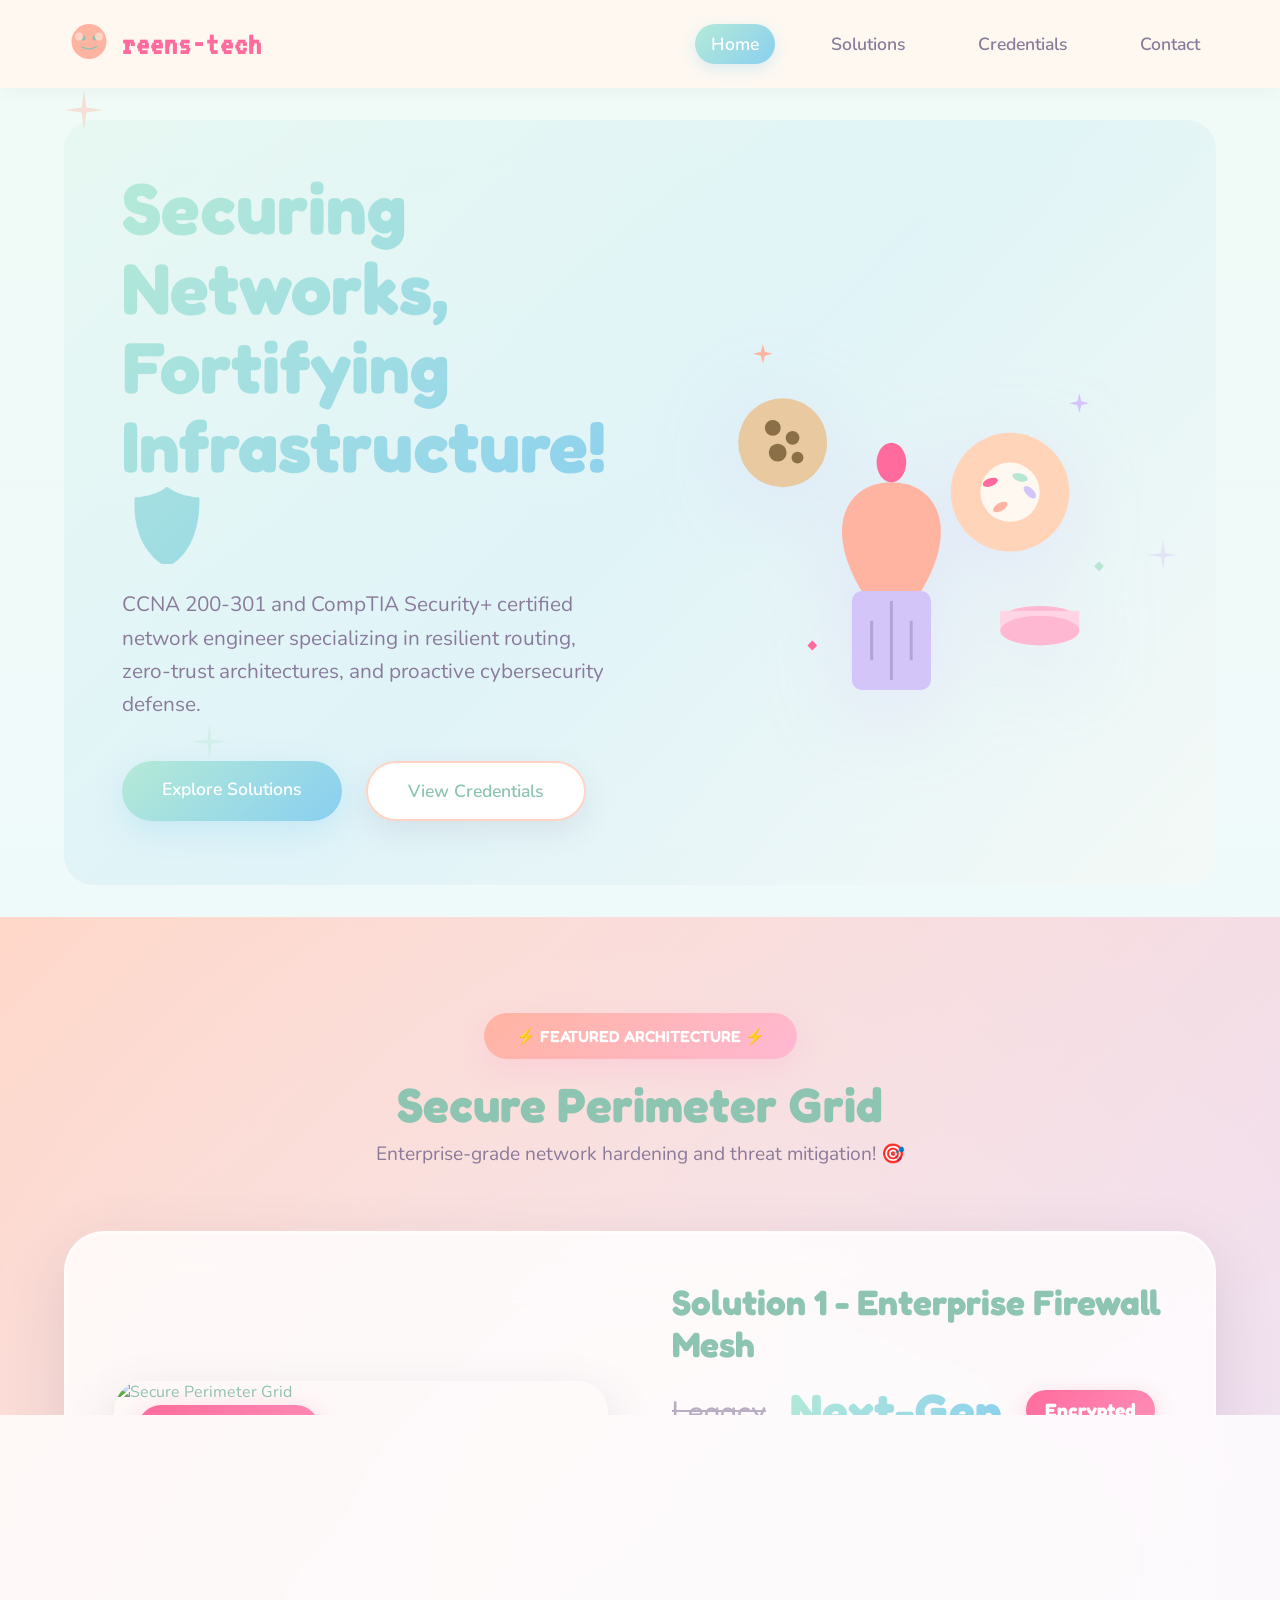
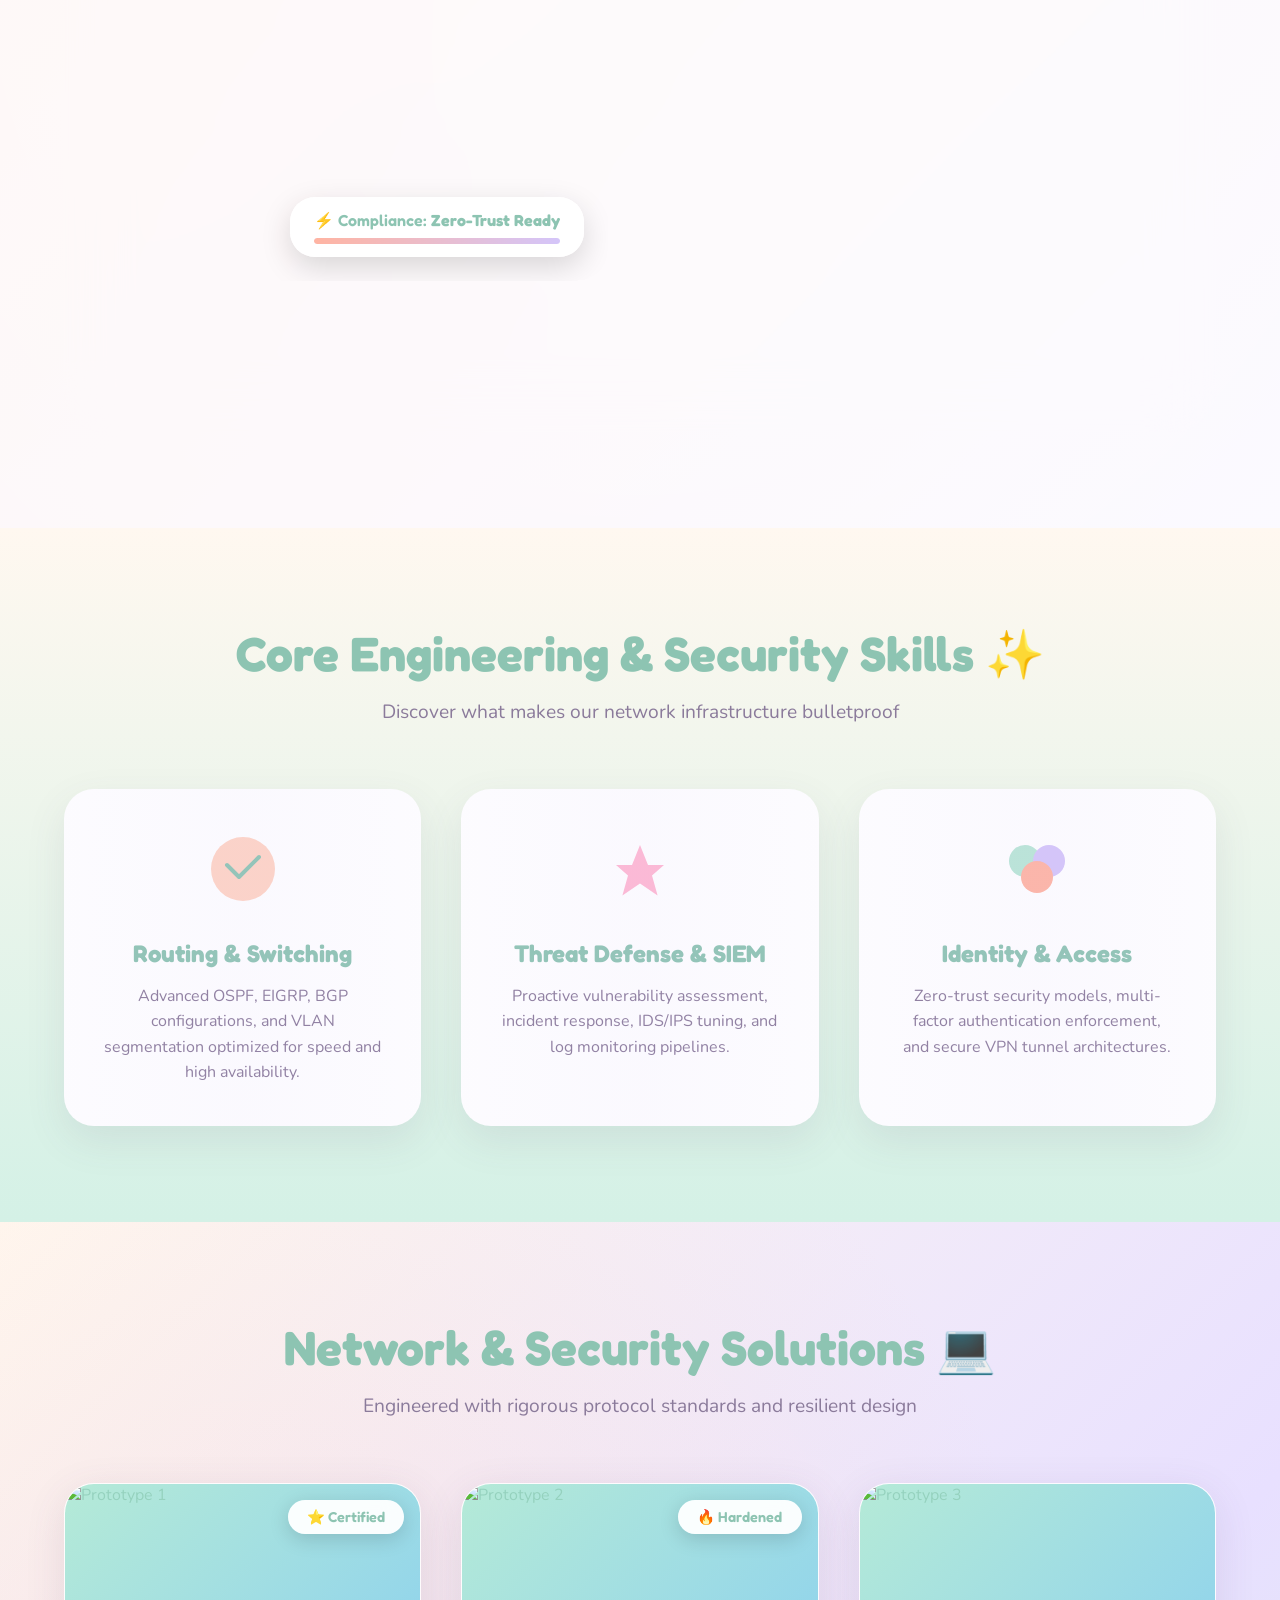
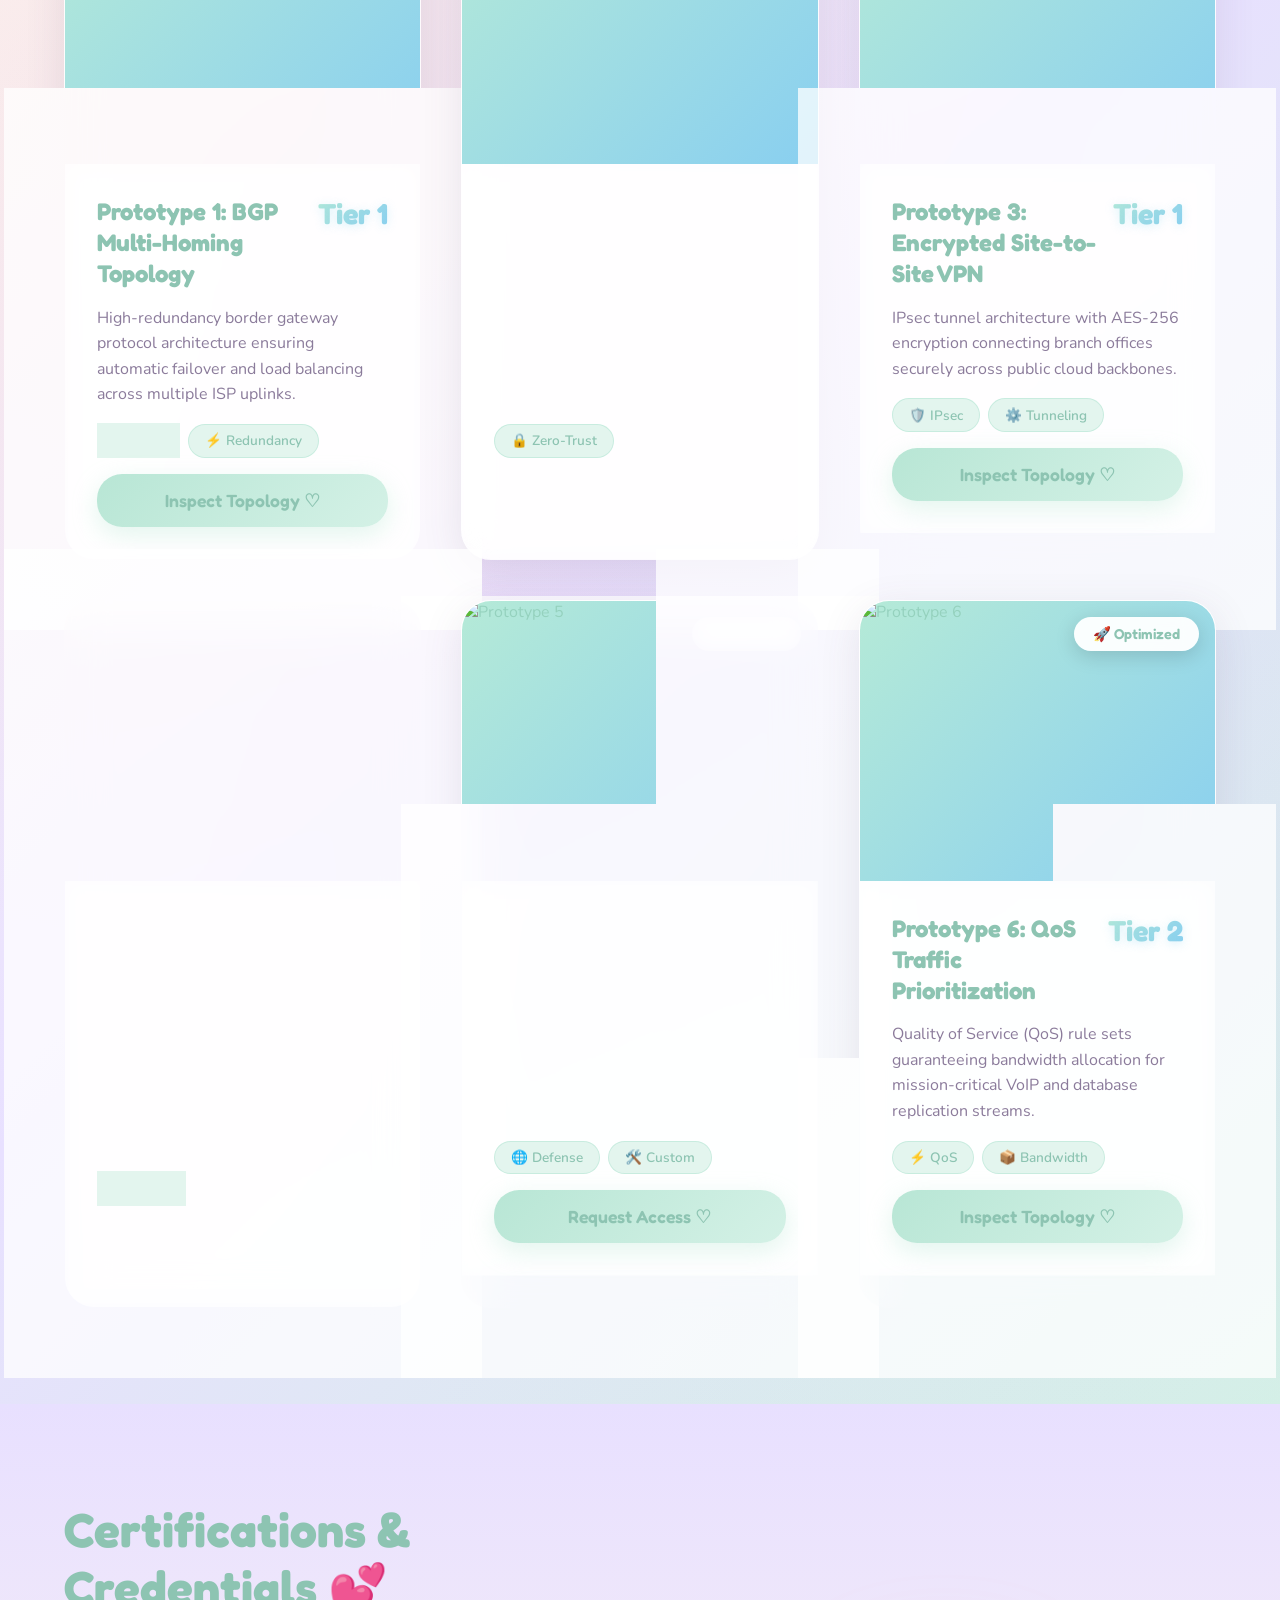
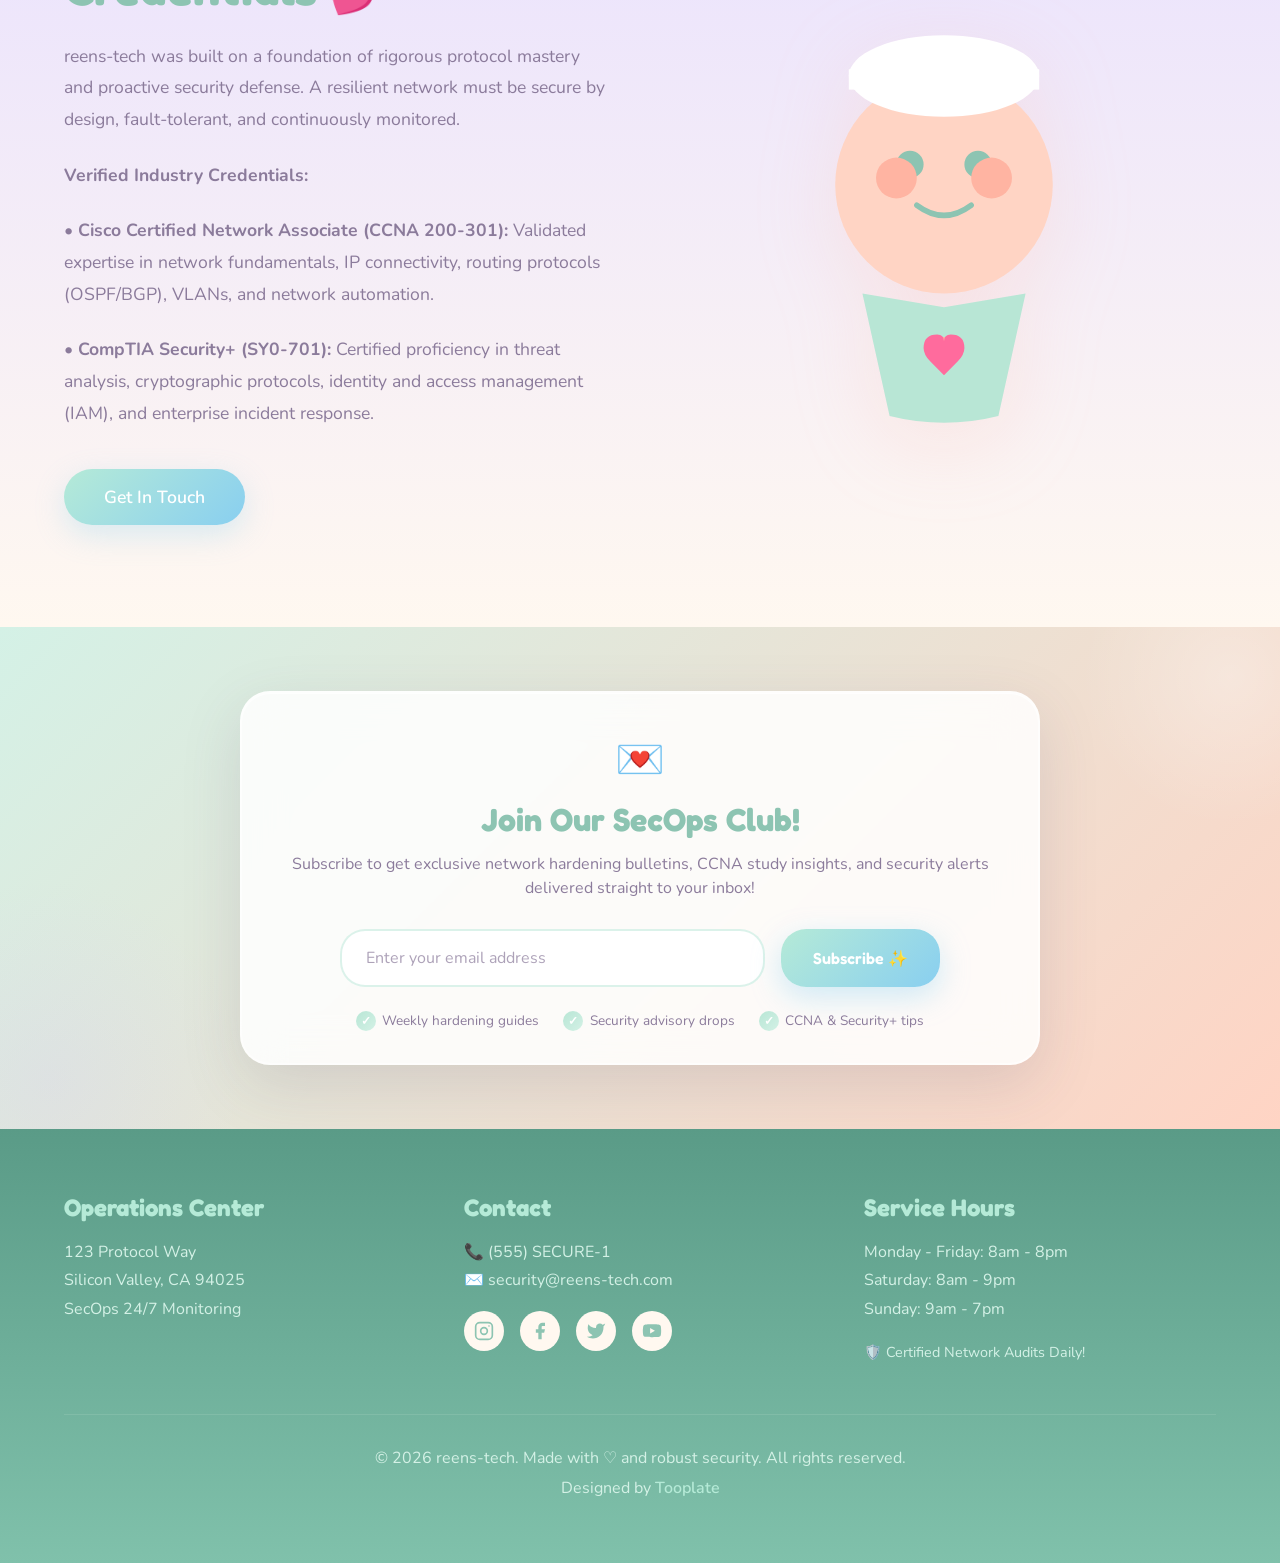
==== commit 7608d643: "nvm this one is it" ====
--- a/index.html
+++ b/index.html
@@ -94,4 +94,446 @@
                         <ellipse cx="340" cy="265" rx="8" ry="4" fill="#FFB4A2" transform="rotate(-30 340 265)"/>
                         
                         <circle cx="120" cy="200" r="45" fill="#E8C9A0"/>
-                        <circle cx="110" cy="185" r="8" fill="#8
+                        <circle cx="110" cy="185" r="8" fill="#8B6F47"/>
+                        <circle cx="130" cy="195" r="7" fill="#8B6F47"/>
+                        <circle cx="115" cy="210" r="9" fill="#8B6F47"/>
+                        <circle cx="135" cy="215" r="6" fill="#8B6F47"/>
+                        
+                        <ellipse cx="380" cy="380" rx="40" ry="15" fill="#FFB8D2"/>
+                        <rect x="340" y="370" width="80" height="20" fill="#FFD4E4"/>
+                        <ellipse cx="380" cy="390" rx="40" ry="15" fill="#FFB8D2"/>
+                        
+                        <path d="M100 100L102 108L110 110L102 112L100 120L98 112L90 110L98 108L100 100Z" fill="#FFB4A2"/>
+                        <path d="M420 150L422 158L430 160L422 162L420 170L418 162L410 160L418 158L420 150Z" fill="#D4C5F9"/>
+                        <path d="M150 400 L145 405 L150 410 L155 405 Z" fill="#FF6B9D"/>
+                        <path d="M440 320 L435 325 L440 330 L445 325 Z" fill="#B8E6D5"/>
+                    </svg>
+
+                    <!-- Graphic 2 -->
+                    <svg class="hero-illustration" viewBox="0 0 500 500" fill="none" xmlns="http://www.w3.org/2000/svg">
+                        <ellipse cx="250" cy="350" rx="80" ry="15" fill="#FFB4A2"/>
+                        <rect x="170" y="320" width="160" height="30" fill="#FFD4C4"/>
+                        <ellipse cx="250" cy="320" rx="80" ry="15" fill="#FFB4A2"/>
+                        <rect x="180" y="280" width="140" height="40" fill="#D4C5F9"/>
+                        <ellipse cx="250" cy="280" rx="70" ry="15" fill="#C4B5E9"/>
+                        <rect x="190" y="240" width="120" height="40" fill="#FFB8D2"/>
+                        <ellipse cx="250" cy="240" rx="60" ry="15" fill="#FFA8C2"/>
+                        <rect x="230" y="210" width="8" height="30" fill="#FFF4B8"/>
+                        <rect x="260" y="210" width="8" height="30" fill="#FFF4B8"/>
+                        <ellipse cx="234" cy="207" rx="5" ry="8" fill="#FF6B9D"/>
+                        <ellipse cx="264" cy="207" rx="5" ry="8" fill="#FF6B9D"/>
+                        
+                        <path d="M100 200 Q80 180 90 160 Q100 140 120 150 Q140 160 130 180 Q125 195 115 205 Z" fill="#E8C9A0"/>
+                        <path d="M115 205 Q100 220 85 210 Q70 200 75 185 Q80 175 90 180 Q100 185 105 195 Z" fill="#D4B490"/>
+                        <ellipse cx="95" cy="175" rx="4" ry="3" fill="#C4A480" transform="rotate(20 95 175)"/>
+                        <ellipse cx="110" cy="170" rx="4" ry="3" fill="#C4A480" transform="rotate(-15 110 170)"/>
+                        <ellipse cx="100" cy="190" rx="5" ry="3" fill="#C4A480"/>
+                        
+                        <ellipse cx="380" cy="280" rx="60" ry="15" fill="#E8C9A0"/>
+                        <path d="M320 280 Q380 220 440 280 Z" fill="#FFB4A2"/>
+                        <line x1="350" y1="250" x2="350" y2="280" stroke="#D4A480" stroke-width="3"/>
+                        <line x1="380" y1="235" x2="380" y2="280" stroke="#D4A480" stroke-width="3"/>
+                        <line x1="410" y1="250" x2="410" y2="280" stroke="#D4A480" stroke-width="3"/>
+                        
+                        <ellipse cx="380" cy="150" rx="35" ry="15" fill="#8B6F47"/>
+                        <path d="M345 150 Q365 100 380 95 Q395 100 415 150 Z" fill="#D4B490"/>
+                        <circle cx="370" cy="120" r="6" fill="#FFB4A2"/>
+                        <circle cx="390" cy="125" r="5" fill="#FFB4A2"/>
+                        <circle cx="380" cy="110" r="7" fill="#FFB4A2"/>
+                        
+                        <path d="M100 370 L103 380 L112 382 L103 384 L100 394 L97 384 L88 382 L97 380 Z" fill="#B8E6D5"/>
+                        <path d="M450 180 L453 190 L462 192 L453 194 L450 204 L447 194 L438 192 L447 190 Z" fill="#D4C5F9"/>
+                        <circle cx="120" cy="100" r="15" fill="#FFD4C4" opacity="0.5"/>
+                        <circle cx="430" cy="350" r="20" fill="#FFB8D2" opacity="0.5"/>
+                    </svg>
+
+                    <!-- Graphic 3 -->
+                    <svg class="hero-illustration" viewBox="0 0 500 500" fill="none" xmlns="http://www.w3.org/2000/svg">
+                        <ellipse cx="250" cy="250" rx="150" ry="35" fill="#E8C9A0" transform="rotate(-25 250 250)"/>
+                        <line x1="150" y1="290" x2="160" y2="270" stroke="#D4A480" stroke-width="3" stroke-linecap="round" transform="rotate(-25 155 280)"/>
+                        <line x1="200" y1="275" x2="210" y2="255" stroke="#D4A480" stroke-width="3" stroke-linecap="round" transform="rotate(-25 205 265)"/>
+                        <line x1="250" y1="260" x2="260" y2="240" stroke="#D4A480" stroke-width="3" stroke-linecap="round" transform="rotate(-25 255 250)"/>
+                        <line x1="300" y1="245" x2="310" y2="225" stroke="#D4A480" stroke-width="3" stroke-linecap="round" transform="rotate(-25 305 235)"/>
+                        
+                        <circle cx="380" cy="200" r="50" fill="#D4B490"/>
+                        <circle cx="380" cy="200" r="25" fill="#FFF8F0"/>
+                        <path d="M350 180 Q370 175 390 180" stroke="#C4A480" stroke-width="2" fill="none"/>
+                        <path d="M370 220 Q380 225 390 220" stroke="#C4A480" stroke-width="2" fill="none"/>
+                        <ellipse cx="360" cy="195" rx="3" ry="2" fill="#E8D4B0"/>
+                        <ellipse cx="370" cy="190" rx="3" ry="2" fill="#E8D4B0"/>
+                        <ellipse cx="395" cy="205" rx="3" ry="2" fill="#E8D4B0"/>
+                        
+                        <path d="M120 150 Q140 120 160 150 Q180 180 160 210 Q140 240 120 210 Q100 180 120 150 Z" fill="#8B6F47" stroke="#6B5737" stroke-width="3"/>
+                        <circle cx="135" cy="165" r="15" fill="#FFF8F0"/>
+                        <circle cx="145" cy="195" r="15" fill="#FFF8F0"/>
+                        <ellipse cx="125" cy="160" rx="2" ry="3" fill="white"/>
+                        <ellipse cx="140" cy="155" rx="2" ry="3" fill="white"/>
+                        <ellipse cx="155" cy="200" rx="2" ry="3" fill="white"/>
+                        
+                        <circle cx="200" cy="380" r="45" fill="#D4B490"/>
+                        <path d="M200 380 Q215 375 220 385 Q220 400 205 405 Q190 405 185 390 Q185 375 200 380 Z" fill="#C4A480"/>
+                        <path d="M200 380 Q210 378 213 385" stroke="#8B6F47" stroke-width="3" fill="none" stroke-linecap="round"/>
+                        <path d="M207 390 Q205 397 198 399" stroke="#8B6F47" stroke-width="3" fill="none" stroke-linecap="round"/>
+                        <ellipse cx="205" cy="385" rx="3" ry="2" fill="white" opacity="0.7"/>
+                        
+                        <ellipse cx="350" cy="370" rx="70" ry="35" fill="#E8C9A0"/>
+                        <path d="M280 370 Q320 320 350 315 Q380 320 420 370 Z" fill="#D4B490"/>
+                        <line x1="310" y1="350" x2="315" y2="335" stroke="#C4A480" stroke-width="2"/>
+                        <line x1="340" y1="340" x2="345" y2="325" stroke="#C4A480" stroke-width="2"/>
+                        <line x1="370" y1="345" x2="375" y2="330" stroke="#C4A480" stroke-width="2"/>
+                        
+                        <path d="M420 120 L423 130 L432 132 L423 134 L420 144 L417 134 L408 132 L417 130 Z" fill="#FFB4A2"/>
+                        <path d="M80 350 L83 360 L92 362 L83 364 L80 374 L77 364 L68 362 L77 360 Z" fill="#B8E6D5"/>
+                        <circle cx="450" cy="300" r="18" fill="#D4C5F9" opacity="0.5"/>
+                        <circle cx="90" cy="80" r="22" fill="#FFB8D2" opacity="0.5"/>
+                    </svg>
+                </div>
+            </div>
+        </section>
+    </div>
+
+    <!-- 2. Featured Security Architecture Section -->
+    <section class="todays-special">
+        <div class="special-container">
+            <div style="text-align: center;">
+                <span class="special-badge">⚡ FEATURED ARCHITECTURE ⚡</span>
+                <h2 class="section-title" style="margin-bottom: 0.5rem;">Secure Perimeter Grid</h2>
+                <p class="section-subtitle">Enterprise-grade network hardening and threat mitigation! 🎯</p>
+            </div>
+            
+            <div class="special-content">
+                <div class="special-image">
+                    <img src="images/unicorn-dream-cake.jpg" alt="Secure Perimeter Grid">
+                    <span class="special-tag">🛡️ Tier-1 Security</span>
+                    <div class="stock-indicator">
+                        <div>⚡ Compliance: <strong>Zero-Trust Ready</strong></div>
+                        <div class="stock-bar">
+                            <div class="stock-fill" style="width: 100%;"></div>
+                        </div>
+                    </div>
+                </div>
+
+                <div class="special-details">
+                    <h2>Solution 1 - Enterprise Firewall Mesh</h2>
+                    
+                    <div class="special-price-row">
+                        <span class="special-original-price">Legacy</span>
+                        <span class="special-price">Next-Gen</span>
+                        <span class="special-discount">Encrypted</span>
+                    </div>
+
+                    <p class="special-description">
+                        A robust, stateful firewall deployment featuring micro-segmentation, deep packet inspection (DPI), and automated threat intelligence feeds. Engineered to block lateral movement and ensure uninterrupted enterprise uptime.
+                    </p>
+
+                    <div class="countdown-container">
+                        <div class="countdown-label">⏰ Threat Monitoring Uptime:</div>
+                        <div class="countdown">
+                            <div class="countdown-item">
+                                <span class="countdown-number" id="days">99</span>
+                                <span class="countdown-label-text">Days</span>
+                            </div>
+                            <div class="countdown-item">
+                                <span class="countdown-number" id="hours">24</span>
+                                <span class="countdown-label-text">Hours</span>
+                            </div>
+                            <div class="countdown-item">
+                                <span class="countdown-number" id="minutes">7</span>
+                                <span class="countdown-label-text">Min</span>
+                            </div>
+                            <div class="countdown-item">
+                                <span class="countdown-number" id="seconds">365</span>
+                                <span class="countdown-label-text">Days/Yr</span>
+                            </div>
+                        </div>
+                    </div>
+
+                    <div class="special-cta">
+                        <button class="btn-special"><span>🔒 Audit Solution 1</span></button>
+                        <button class="btn-notify"><span>🔔</span></button>
+                    </div>
+                </div>
+            </div>
+        </div>
+    </section>
+
+    <!-- 3. Core Competencies Section -->
+    <section class="features">
+        <h2 class="section-title">Core Engineering & Security Skills ✨</h2>
+        <p class="section-subtitle">Discover what makes our network infrastructure bulletproof</p>
+        <div class="features-grid">
+            <div class="feature-card">
+                <svg class="feature-icon" viewBox="0 0 100 100" fill="none" xmlns="http://www.w3.org/2000/svg">
+                    <circle cx="50" cy="50" r="40" fill="#FFD4C4"/>
+                    <path d="M30 45L45 60L70 35" stroke="#8DC4B2" stroke-width="5" stroke-linecap="round" stroke-linejoin="round"/>
+                </svg>
+                <h3>Routing & Switching</h3>
+                <p>Advanced OSPF, EIGRP, BGP configurations, and VLAN segmentation optimized for speed and high availability.</p>
+            </div>
+            <div class="feature-card">
+                <svg class="feature-icon" viewBox="0 0 100 100" fill="none" xmlns="http://www.w3.org/2000/svg">
+                    <path d="M50 20L60 45H80L65 58L72 83L50 68L28 83L35 58L20 45H40L50 20Z" fill="#FFB8D2"/>
+                </svg>
+                <h3>Threat Defense & SIEM</h3>
+                <p>Proactive vulnerability assessment, incident response, IDS/IPS tuning, and log monitoring pipelines.</p>
+            </div>
+            <div class="feature-card">
+                <svg class="feature-icon" viewBox="0 0 100 100" fill="none" xmlns="http://www.w3.org/2000/svg">
+                    <circle cx="35" cy="40" r="20" fill="#B8E6D5"/>
+                    <circle cx="65" cy="40" r="20" fill="#D4C5F9"/>
+                    <circle cx="50" cy="60" r="20" fill="#FFB4A2"/>
+                </svg>
+                <h3>Identity & Access</h3>
+                <p>Zero-trust security models, multi-factor authentication enforcement, and secure VPN tunnel architectures.</p>
+            </div>
+        </div>
+    </section>
+
+    <!-- 4. Solutions / Prototypes Section -->
+    <section class="menu" id="menu">
+        <div class="menu-container">
+            <h2 class="section-title">Network & Security Solutions 💻</h2>
+            <p class="section-subtitle">Engineered with rigorous protocol standards and resilient design</p>
+            <div class="menu-grid">
+                
+                <!-- Prototype 1 -->
+                <div class="menu-item">
+                    <div class="menu-item-image">
+                        <img src="images/rainbow-cupcakes.jpg" alt="Prototype 1">
+                        <div class="menu-item-overlay"></div>
+                        <span class="menu-item-badge">⭐ Certified</span>
+                    </div>
+                    <div class="menu-item-content">
+                        <div class="menu-item-header">
+                            <h3>Prototype 1: BGP Multi-Homing Topology</h3>
+                            <span class="menu-item-price">Tier 1</span>
+                        </div>
+                        <p>High-redundancy border gateway protocol architecture ensuring automatic failover and load balancing across multiple ISP uplinks.</p>
+                        <div class="menu-item-tags">
+                            <span class="tag">🌐 BGP</span>
+                            <span class="tag">⚡ Redundancy</span>
+                        </div>
+                        <button class="add-to-cart"><span>Inspect Topology ♡</span></button>
+                    </div>
+                </div>
+
+                <!-- Prototype 2 -->
+                <div class="menu-item">
+                    <div class="menu-item-image">
+                        <img src="images/glazed-donuts.jpg" alt="Prototype 2">
+                        <div class="menu-item-overlay"></div>
+                        <span class="menu-item-badge">🔥 Hardened</span>
+                    </div>
+                    <div class="menu-item-content">
+                        <div class="menu-item-header">
+                            <h3>Prototype 2: Zero-Trust Micro-Segmentation</h3>
+                            <span class="menu-item-price">Tier 2</span>
+                        </div>
+                        <p>Granular internal firewall segmentation restricting lateral threat propagation and enforcing strict least-privilege user access.</p>
+                        <div class="menu-item-tags">
+                            <span class="tag">🔒 Zero-Trust</span>
+                        </div>
+                        <button class="add-to-cart"><span>Inspect Topology ♡</span></button>
+                    </div>
+                </div>
+
+                <!-- Prototype 3 -->
+                <div class="menu-item">
+                    <div class="menu-item-image">
+                        <img src="images/french-macarons.jpg" alt="Prototype 3">
+                        <div class="menu-item-overlay"></div>
+                    </div>
+                    <div class="menu-item-content">
+                        <div class="menu-item-header">
+                            <h3>Prototype 3: Encrypted Site-to-Site VPN</h3>
+                            <span class="menu-item-price">Tier 1</span>
+                        </div>
+                        <p>IPsec tunnel architecture with AES-256 encryption connecting branch offices securely across public cloud backbones.</p>
+                        <div class="menu-item-tags">
+                            <span class="tag">🛡️ IPsec</span>
+                            <span class="tag">⚙️ Tunneling</span>
+                        </div>
+                        <button class="add-to-cart"><span>Inspect Topology ♡</span></button>
+                    </div>
+                </div>
+
+                <!-- Prototype 4 -->
+                <div class="menu-item">
+                    <div class="menu-item-image">
+                        <img src="images/chocolate-cookies.jpg" alt="Prototype 4">
+                        <div class="menu-item-overlay"></div>
+                    </div>
+                    <div class="menu-item-content">
+                        <div class="menu-item-header">
+                            <h3>Prototype 4: Automated Vulnerability Audit</h3>
+                            <span class="menu-item-price">Tier 3</span>
+                        </div>
+                        <p>Continuous network reconnaissance framework running automated patch audits and alerting on anomalous open ports.</p>
+                        <div class="menu-item-tags">
+                            <span class="tag">⚡ Audit</span>
+                        </div>
+                        <button class="add-to-cart"><span>Inspect Topology ♡</span></button>
+                    </div>
+                </div>
+
+                <!-- Prototype 5 -->
+                <div class="menu-item">
+                    <div class="menu-item-image">
+                        <img src="images/decorated-cake.jpg" alt="Prototype 5">
+                        <div class="menu-item-overlay"></div>
+                        <span class="menu-item-badge">💝 Custom</span>
+                    </div>
+                    <div class="menu-item-content">
+                        <div class="menu-item-header">
+                            <h3>Prototype 5: Enterprise IDS/IPS Shield</h3>
+                            <span class="menu-item-price">Custom</span>
+                        </div>
+                        <p>Signature-based and anomaly-based intrusion detection system deployed at core network choke points for real-time blocking.</p>
+                        <div class="menu-item-tags">
+                            <span class="tag">🌐 Defense</span>
+                            <span class="tag">🛠️ Custom</span>
+                        </div>
+                        <button class="add-to-cart"><span>Request Access ♡</span></button>
+                    </div>
+                </div>
+
+                <!-- Prototype 6 -->
+                <div class="menu-item">
+                    <div class="menu-item-image">
+                        <img src="images/brownies.jpg" alt="Prototype 6">
+                        <div class="menu-item-overlay"></div>
+                        <span class="menu-item-badge">🚀 Optimized</span>
+                    </div>
+                    <div class="menu-item-content">
+                        <div class="menu-item-header">
+                            <h3>Prototype 6: QoS Traffic Prioritization</h3>
+                            <span class="menu-item-price">Tier 2</span>
+                        </div>
+                        <p>Quality of Service (QoS) rule sets guaranteeing bandwidth allocation for mission-critical VoIP and database replication streams.</p>
+                        <div class="menu-item-tags">
+                            <span class="tag">⚡ QoS</span>
+                            <span class="tag">📦 Bandwidth</span>
+                        </div>
+                        <button class="add-to-cart"><span>Inspect Topology ♡</span></button>
+                    </div>
+                </div>
+
+            </div>
+        </div>
+    </section>
+
+    <!-- 5. Certifications & Credentials Section -->
+    <section class="about" id="about">
+        <div class="about-content">
+            <div class="about-text">
+                <h2>Certifications & Credentials 💕</h2>
+                <p>reens-tech was built on a foundation of rigorous protocol mastery and proactive security defense. A resilient network must be secure by design, fault-tolerant, and continuously monitored.</p>
+                <p><strong>Verified Industry Credentials:</strong></p>
+                <p>• <strong>Cisco Certified Network Associate (CCNA 200-301):</strong> Validated expertise in network fundamentals, IP connectivity, routing protocols (OSPF/BGP), VLANs, and network automation.</p>
+                <p>• <strong>CompTIA Security+ (SY0-701):</strong> Certified proficiency in threat analysis, cryptographic protocols, identity and access management (IAM), and enterprise incident response.</p>
+                <a href="#contact" class="btn btn-primary" style="margin-top: 1rem; display: inline-block;">Get In Touch</a>
+            </div>
+            <div class="about-image">
+                <svg viewBox="0 0 400 400" fill="none" xmlns="http://www.w3.org/2000/svg">
+                    <circle cx="200" cy="180" r="80" fill="#FFD4C4"/>
+                    <circle cx="175" cy="165" r="10" fill="#8DC4B2"/>
+                    <circle cx="225" cy="165" r="10" fill="#8DC4B2"/>
+                    <path d="M180 195Q200 210 220 195" stroke="#8DC4B2" stroke-width="4" stroke-linecap="round" fill="none"/>
+                    <circle cx="165" cy="175" r="15" fill="#FFB4A2"/>
+                    <circle cx="235" cy="175" r="15" fill="#FFB4A2"/>
+                    
+                    <ellipse cx="200" cy="100" rx="70" ry="30" fill="white"/>
+                    <rect x="130" y="95" width="140" height="15" fill="white"/>
+                    
+                    <path d="M140 260L200 270L260 260L240 350Q200 360 160 350Z" fill="#B8E6D5"/>
+                    <circle cx="200" cy="300" r="8" fill="#FFB4A2"/>
+                    
+                    <path d="M190 310L200 320L210 310Q215 305 215 300Q215 290 205 290Q200 290 200 295Q200 290 195 290Q185 290 185 300Q185 305 190 310Z" fill="#FF6B9D"/>
+                </svg>
+            </div>
+        </div>
+    </section>
+
+    <!-- 6. Newsletter Section -->
+    <section class="newsletter">
+        <div class="newsletter-container">
+            <div class="newsletter-content">
+                <div class="newsletter-icon">💌</div>
+                <h2>Join Our SecOps Club!</h2>
+                <p>Subscribe to get exclusive network hardening bulletins, CCNA study insights, and security alerts delivered straight to your inbox!</p>
+                
+                <form class="newsletter-form" onsubmit="event.preventDefault(); alert('Thank you for subscribing! 💕');">
+                    <input 
+                        type="email" 
+                        class="newsletter-input" 
+                        placeholder="Enter your email address" 
+                        required
+                    >
+                    <button type="submit" class="newsletter-submit">Subscribe ✨</button>
+                </form>
+
+                <div class="newsletter-benefits">
+                    <div class="newsletter-benefit">Weekly hardening guides</div>
+                    <div class="newsletter-benefit">Security advisory drops</div>
+                    <div class="newsletter-benefit">CCNA & Security+ tips</div>
+                </div>
+            </div>
+        </div>
+    </section>
+
+    <!-- 7. Footer / Contact Section -->
+    <footer id="contact">
+        <div class="footer-content">
+            <div class="footer-grid">
+                <div class="footer-section">
+                    <h3>Operations Center</h3>
+                    <p>123 Protocol Way<br>Silicon Valley, CA 94025</p>
+                    <p>SecOps 24/7 Monitoring</p>
+                </div>
+                <div class="footer-section">
+                    <h3>Contact</h3>
+                    <a href="tel:555-SECURE">📞 (555) SECURE-1</a>
+                    <a href="mailto:security@reens-tech.com">✉️ security@reens-tech.com</a>
+                    <div class="social-links">
+                        <a href="#" aria-label="Instagram">
+                            <svg width="20" height="20" viewBox="0 0 24 24" fill="#8DC4B2">
+                                <rect x="2" y="2" width="20" height="20" rx="5" stroke="#8DC4B2" stroke-width="2" fill="none"/>
+                                <circle cx="12" cy="12" r="4" stroke="#8DC4B2" stroke-width="2" fill="none"/>
+                                <circle cx="18" cy="6" r="1" fill="#8DC4B2"/>
+                            </svg>
+                        </a>
+                        <a href="#" aria-label="Facebook">
+                            <svg width="20" height="20" viewBox="0 0 24 24" fill="#8DC4B2">
+                                <path d="M18 2h-3a5 5 0 00-5 5v3H7v4h3v8h4v-8h3l1-4h-4V7a1 1 0 011-1h3z"/>
+                            </svg>
+                        </a>
+                        <a href="#" aria-label="Twitter">
+                            <svg width="20" height="20" viewBox="0 0 24 24" fill="#8DC4B2">
+                                <path d="M23 3a10.9 10.9 0 01-3.14 1.53 4.48 4.48 0 00-7.86 3v1A10.66 10.66 0 013 4s-4 9 5 13a11.64 11.64 0 01-7 2c9 5 20 0 20-11.5a4.5 4.5 0 00-.08-.83A7.72 7.72 0 0023 3z"/>
+                            </svg>
+                        </a>
+                        <a href="#" aria-label="YouTube">
+                            <svg width="20" height="20" viewBox="0 0 24 24" fill="#8DC4B2">
+                                <path d="M22.54 6.42a2.78 2.78 0 0 0-1.94-2C18.88 4 12 4 12 4s-6.88 0-8.6.46a2.78 2.78 0 0 0-1.94 2A29 29 0 0 0 1 11.75a29 29 0 0 0 .46 5.33A2.78 2.78 0 0 0 3.4 19c1.72.46 8.6.46 8.6.46s6.88 0 8.6-.46a2.78 2.78 0 0 0 1.94-2 29 29 0 0 0 .46-5.25 29 29 0 0 0-.46-5.33z"/>
+                                <polygon points="9.75 15.02 15.5 11.75 9.75 8.48 9.75 15.02" fill="#FFF8F0"/>
+                            </svg>
+                        </a>
+                    </div>
+                </div>
+                <div class="footer-section">
+                    <h3>Service Hours</h3>
+                    <p>Monday - Friday: 8am - 8pm</p>
+                    <p>Saturday: 8am - 9pm</p>
+                    <p>Sunday: 9am - 7pm</p>
+                    <p style="margin-top: 1rem; font-size: 0.9rem;">🛡️ Certified Network Audits Daily!</p>
+                </div>
+            </div>
+            <div class="copyright">
+                <p>© 2026 reens-tech. Made with ♡ and robust security. All rights reserved.</p>
+                <p style="margin-top: 0.5rem;">Designed by <a href="https://www.tooplate.com" target="_blank" rel="nofollow" style="color: #B5EAD7; text-decoration: none; font-weight: 600;">Tooplate</a></p>
+            </div>
+        </div>
+    </footer>
+    <script src="tooplate-2168-sweet-bakery.js"></script>
+</body>
+</html>
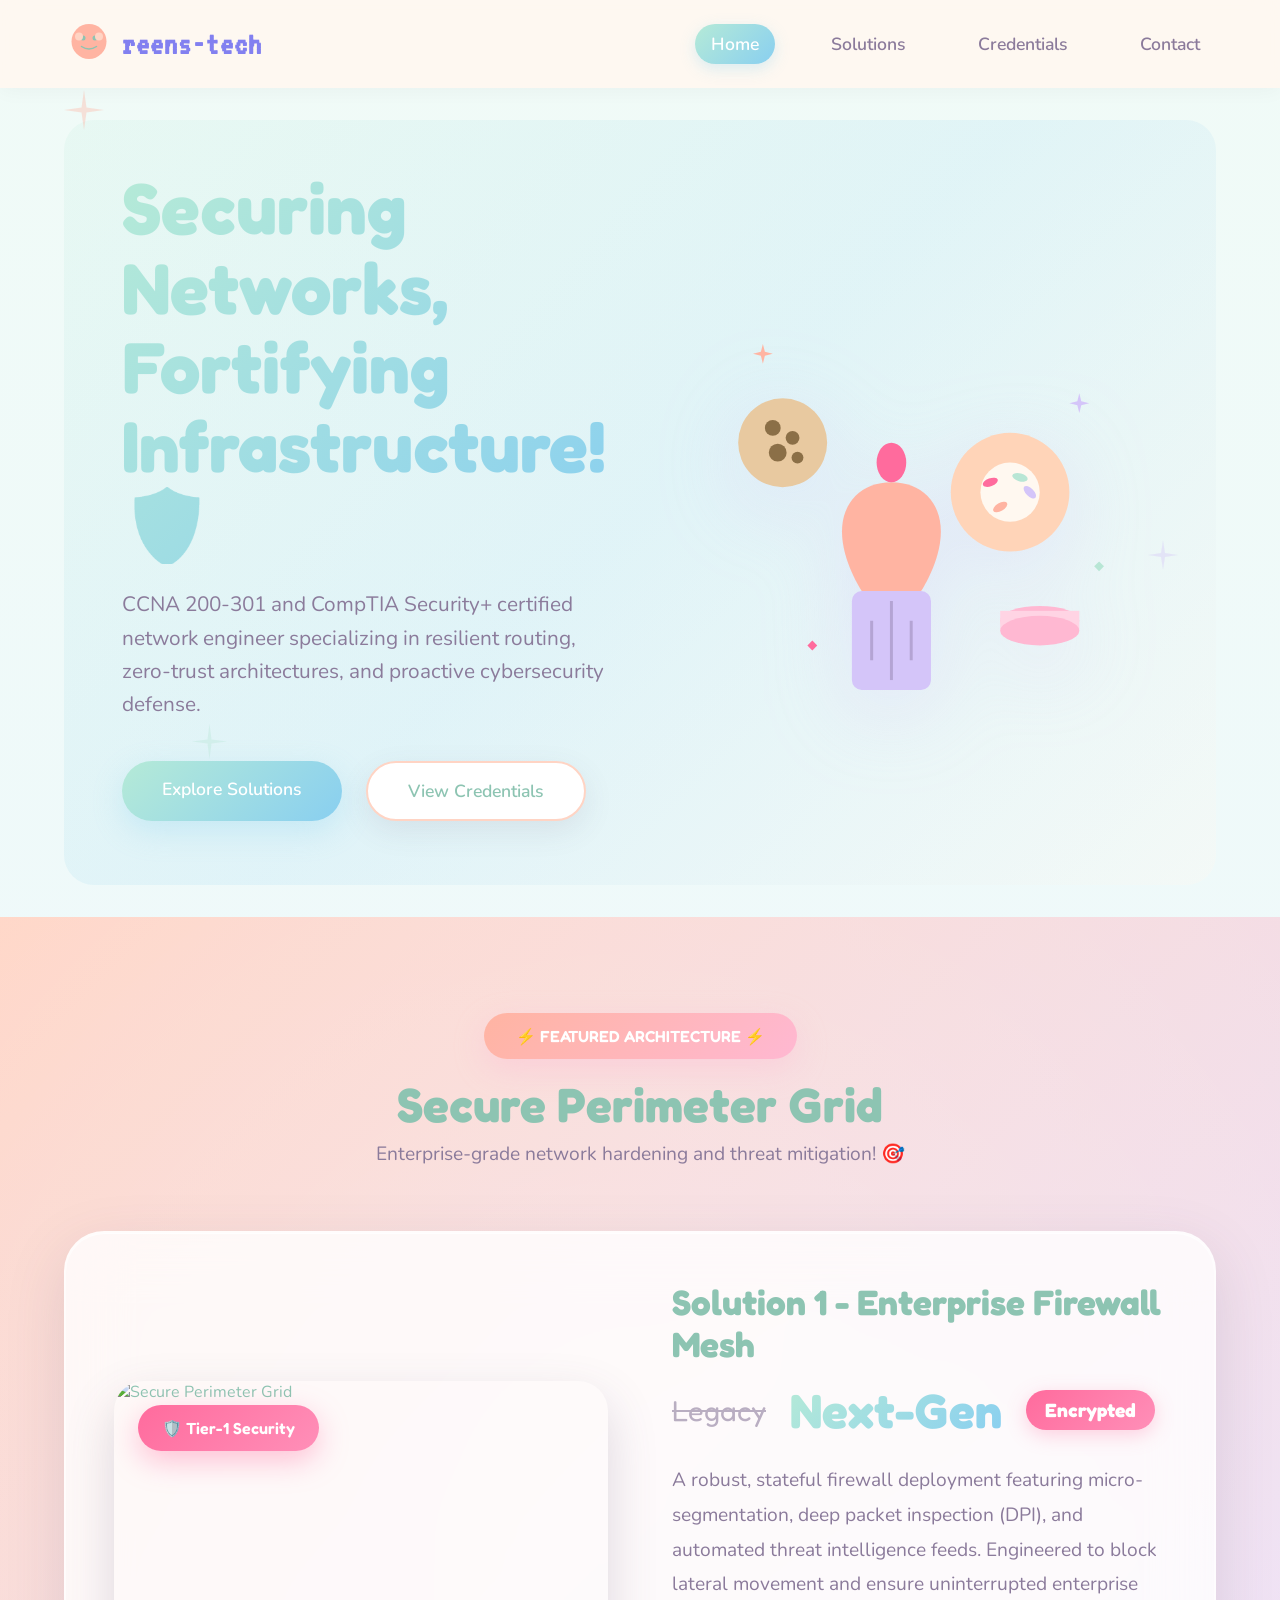
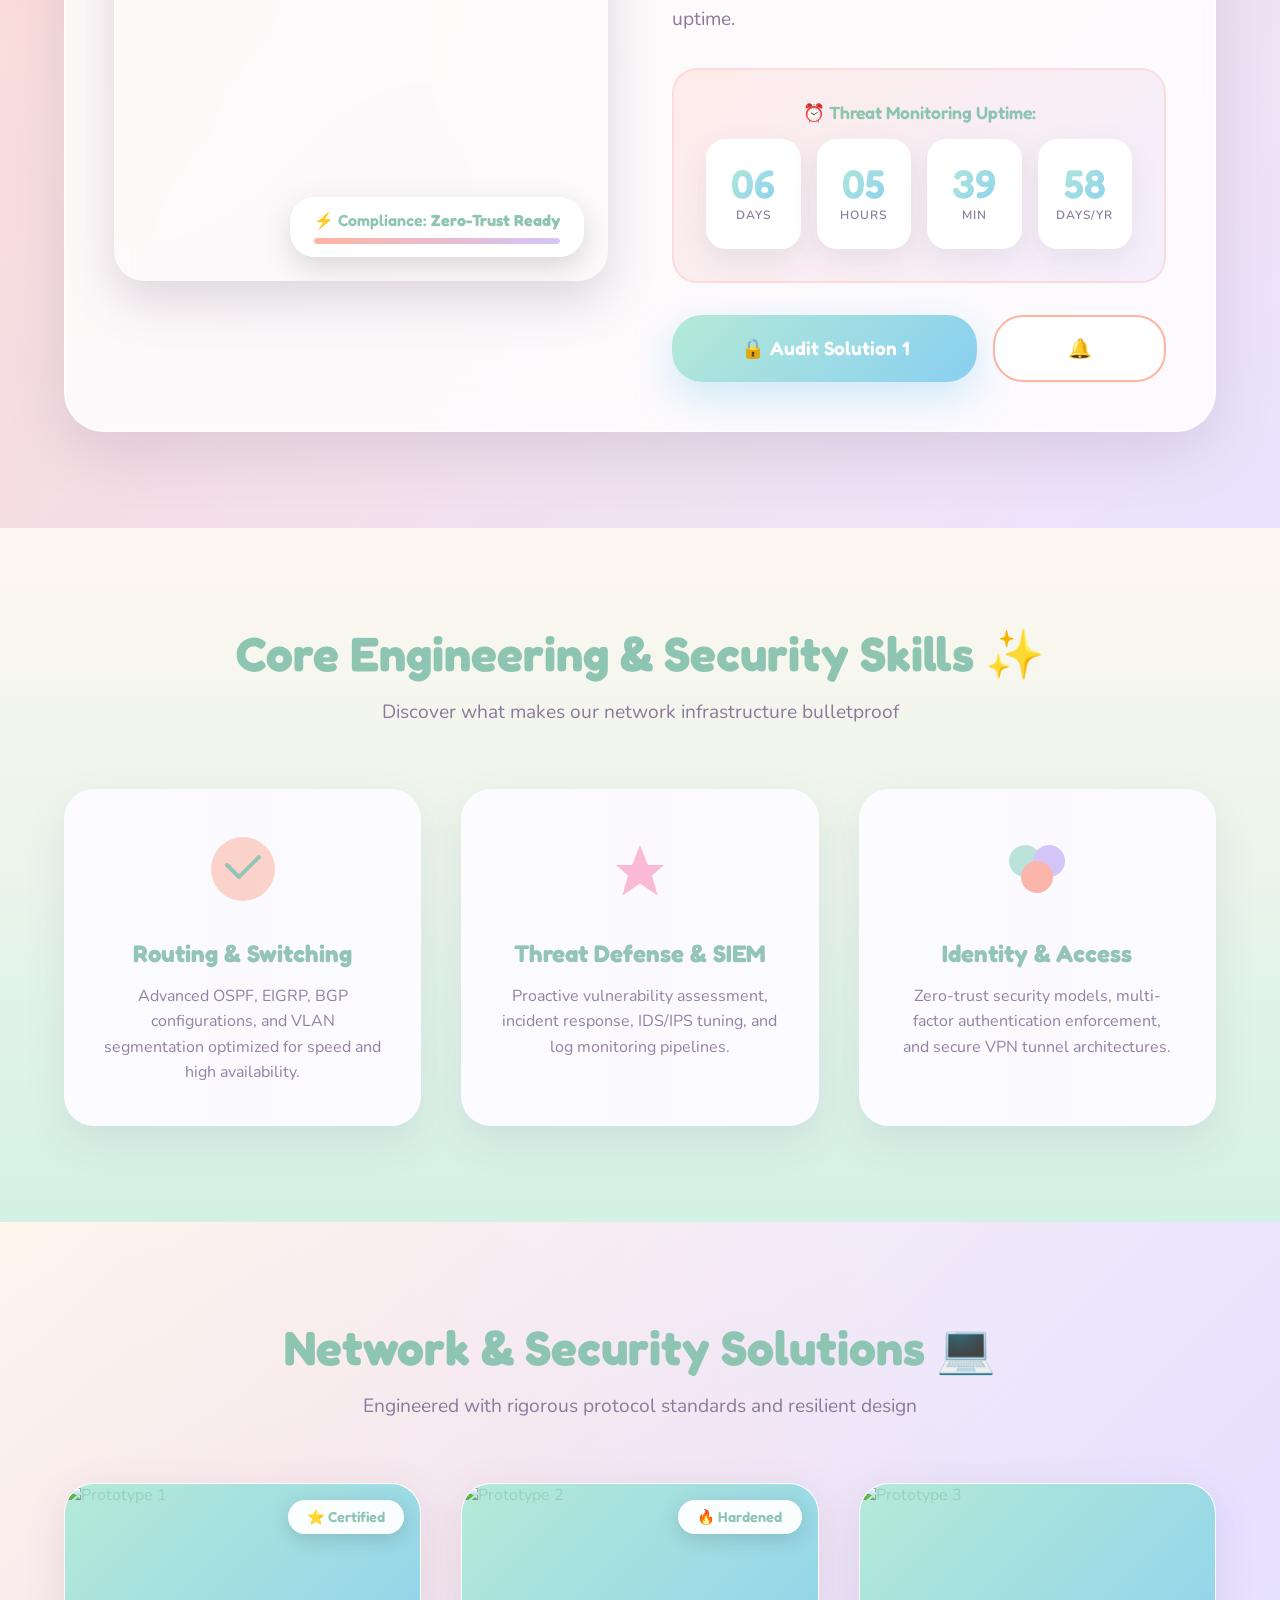
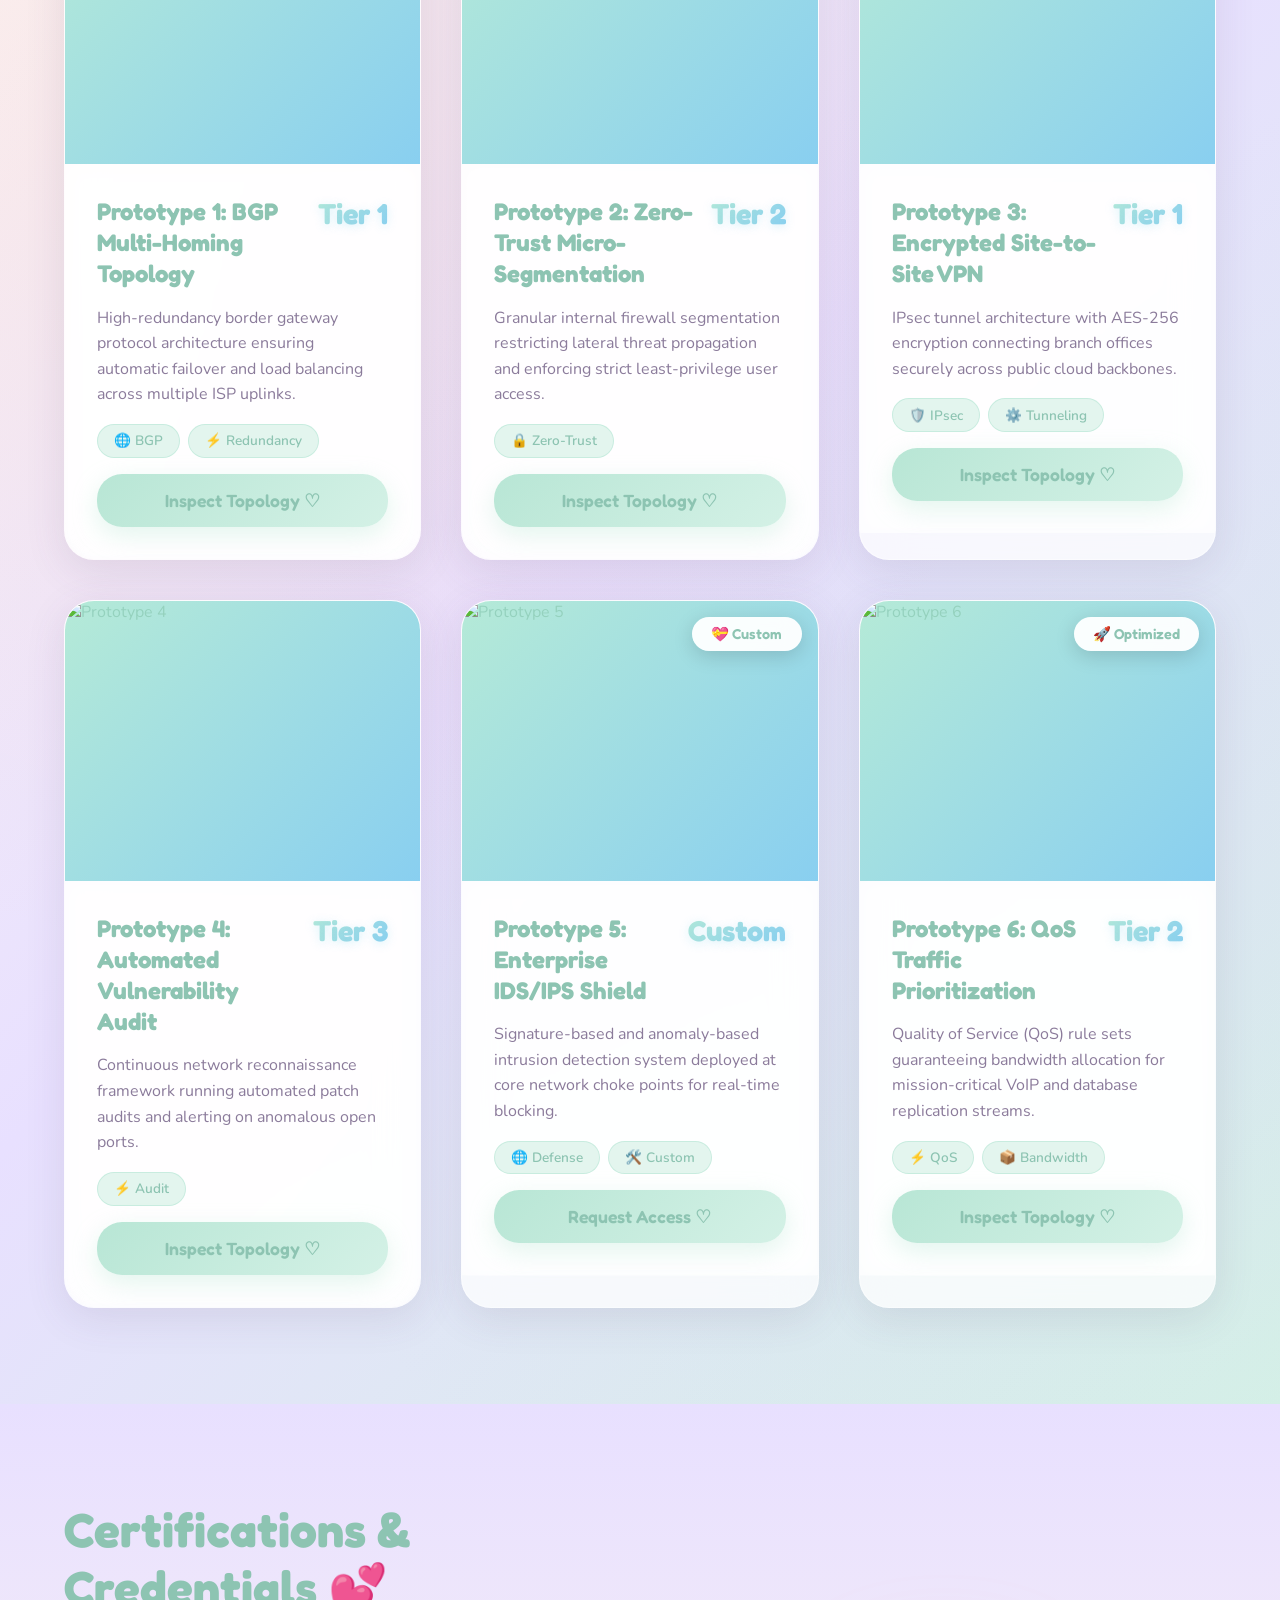
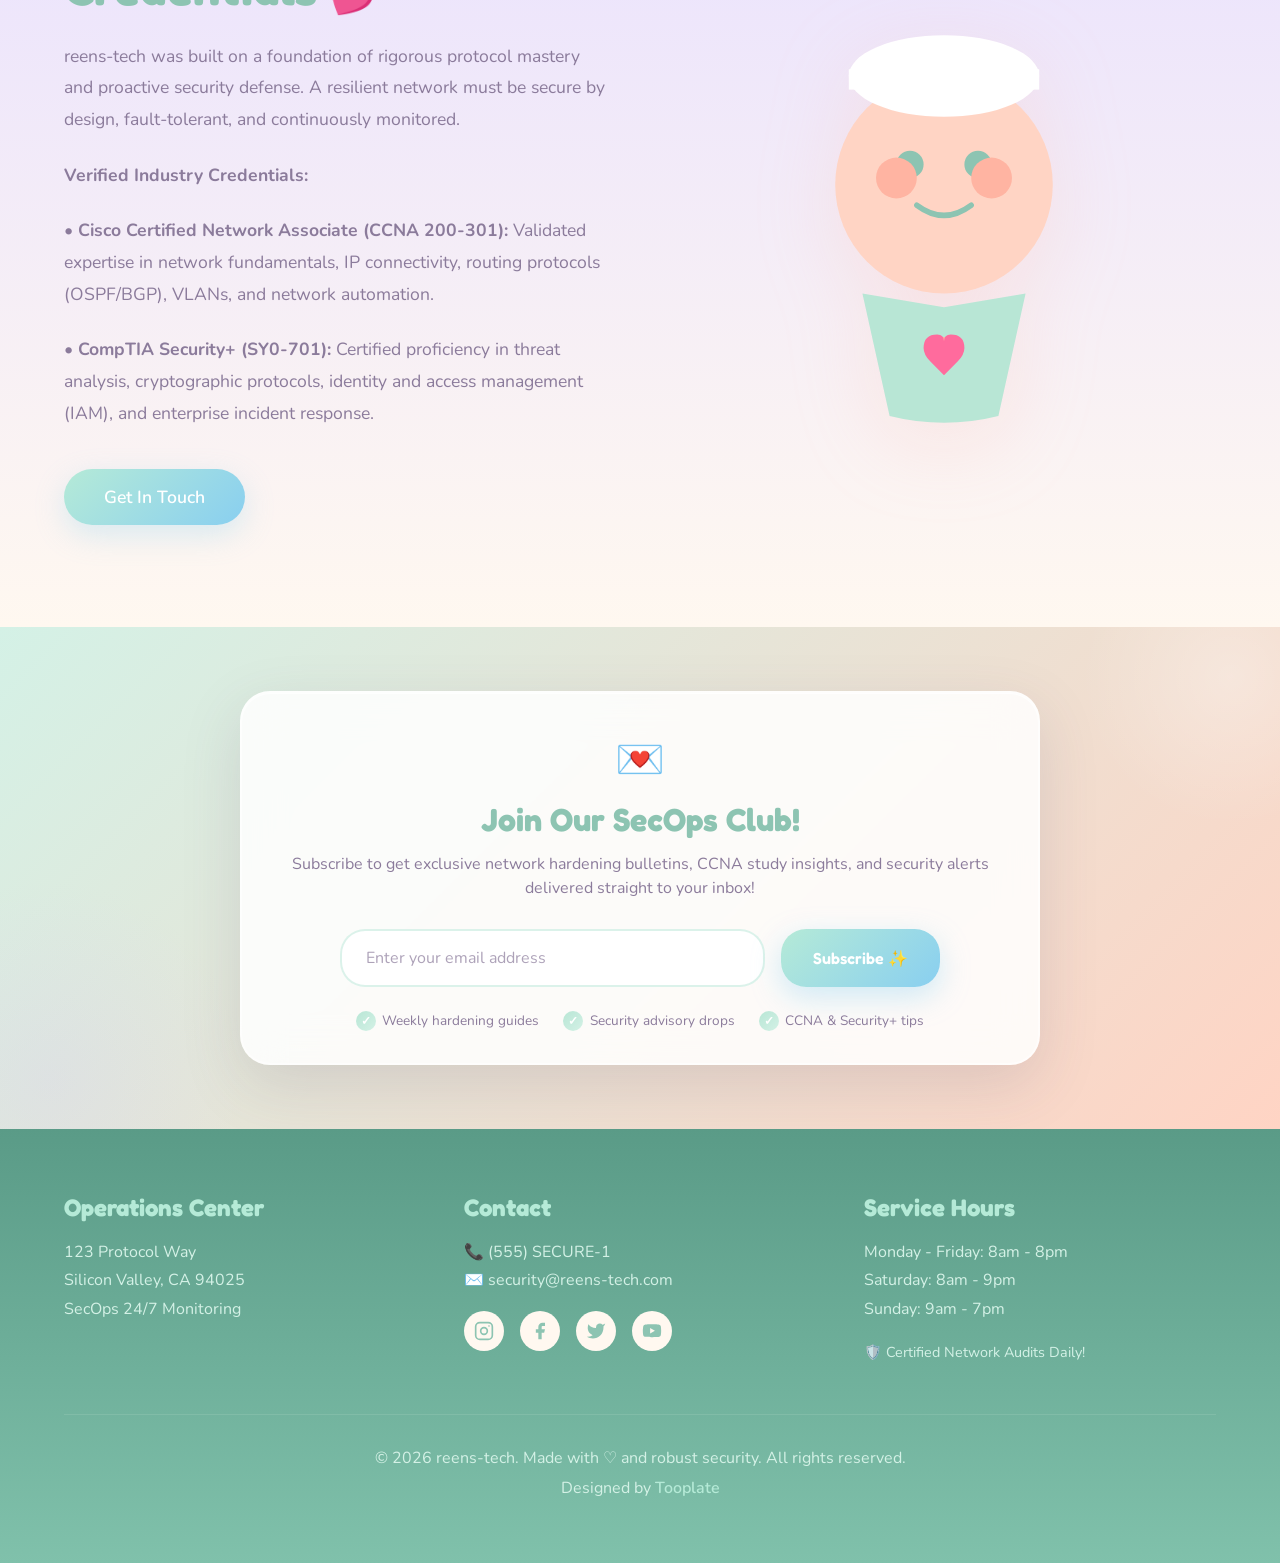
==== commit 7331e91d: "color and title" ====
--- a/index.html
+++ b/index.html
@@ -12,7 +12,7 @@
 <head>
     <meta charset="UTF-8">
     <meta name="viewport" content="width=device-width, initial-scale=1.0">
-    <title>Reen's Tech - Network Engineering & Cybersecurity</title>
+    <title>Reen's Tech Vault - Network Engineering & Cybersecurity</title>
     <link rel="preconnect" href="https://fonts.googleapis.com">
     <link rel="preconnect" href="https://fonts.gstatic.com" crossorigin>
     <link href="https://fonts.googleapis.com/css2?family=Fredoka:wght@300;400;500;600;700&family=Nunito:wght@300;400;600;700&family=VT323&display=swap" rel="stylesheet">
@@ -39,7 +39,7 @@
     <!-- Header (Single-Page Smooth Scroll Navigation) -->
     <header>
         <div class="header-wrapper">
-            <div class="logo" style="font-family: 'VT323', monospace; font-size: 2rem; color: #FF6B9D; letter-spacing: 1px;">
+            <div class="logo" style="font-family: 'VT323', monospace; font-size: 2rem; color: #8280f0; letter-spacing: 1px;">
                 <svg class="logo-icon" viewBox="0 0 100 100" fill="none" xmlns="http://www.w3.org/2000/svg">
                     <circle cx="50" cy="45" r="35" fill="#FFB4A2"/>
                     <circle cx="38" cy="38" r="5" fill="#8DC4B2"/>
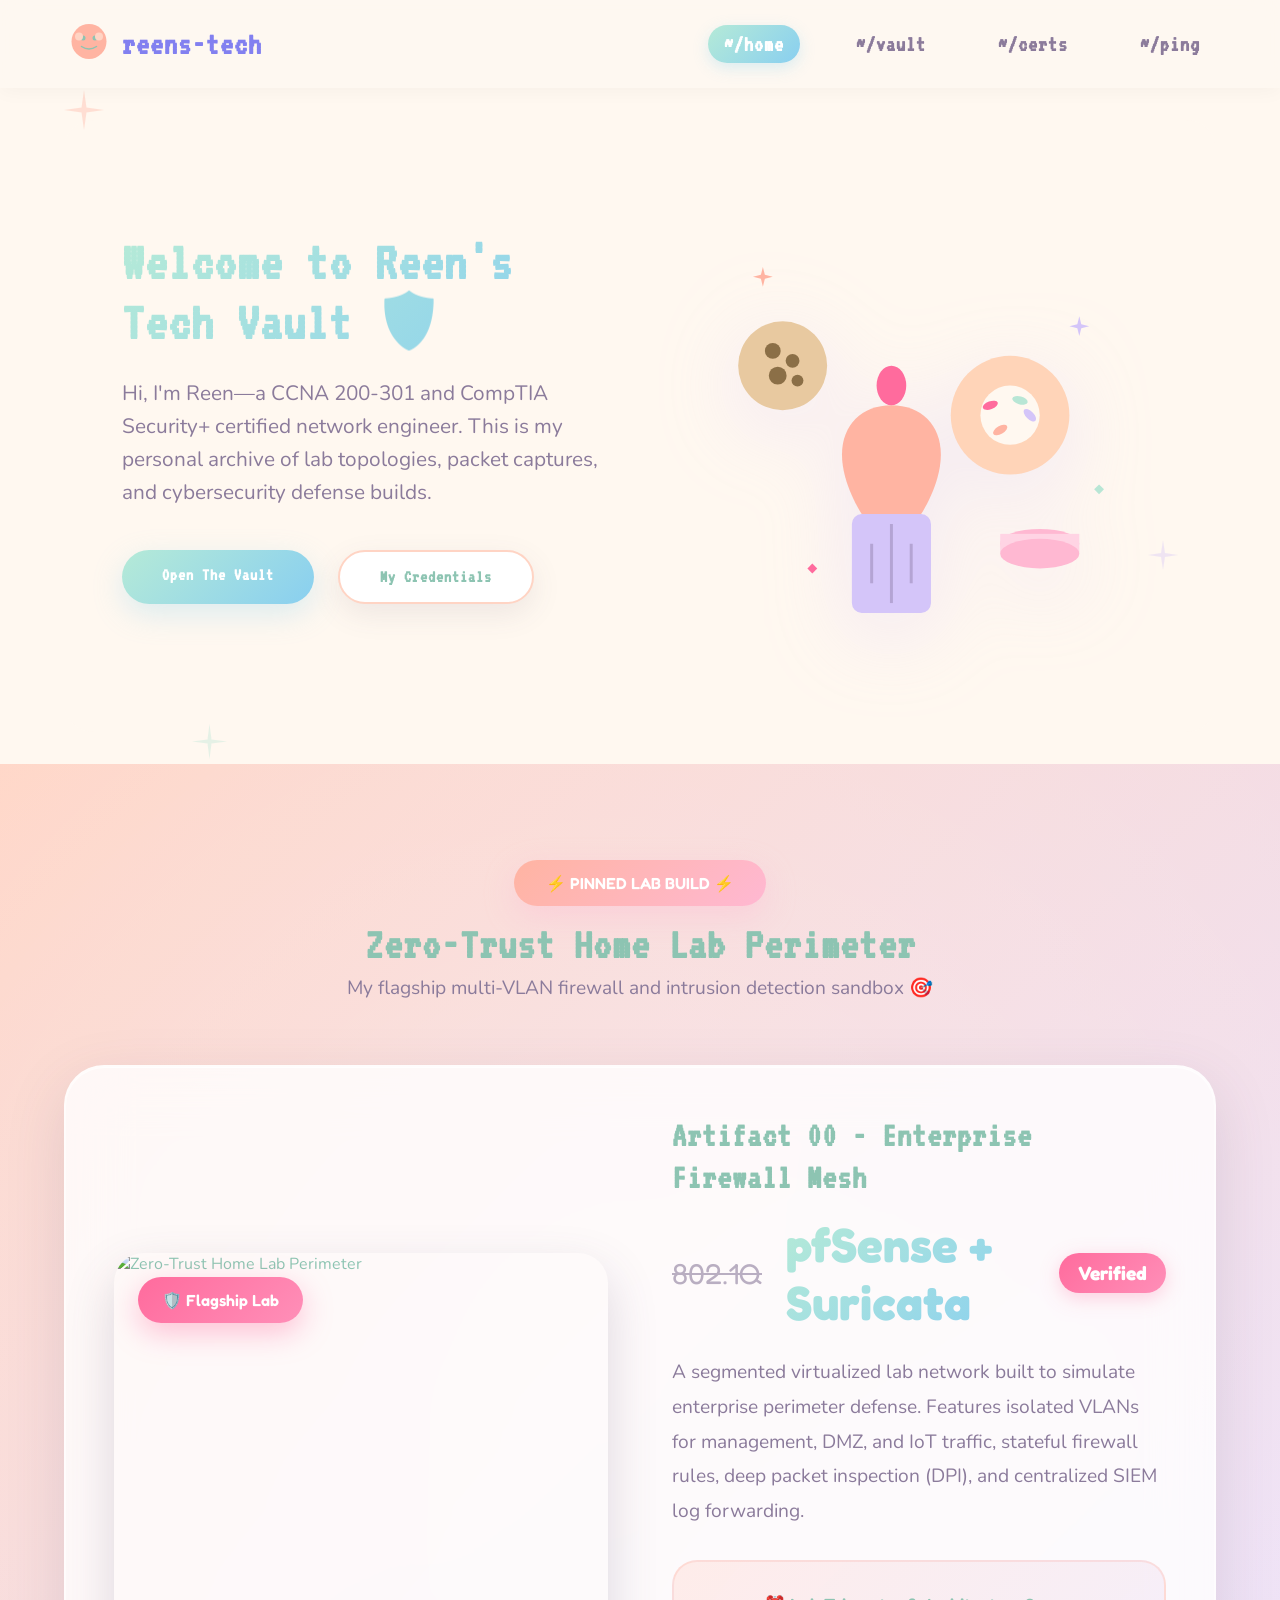
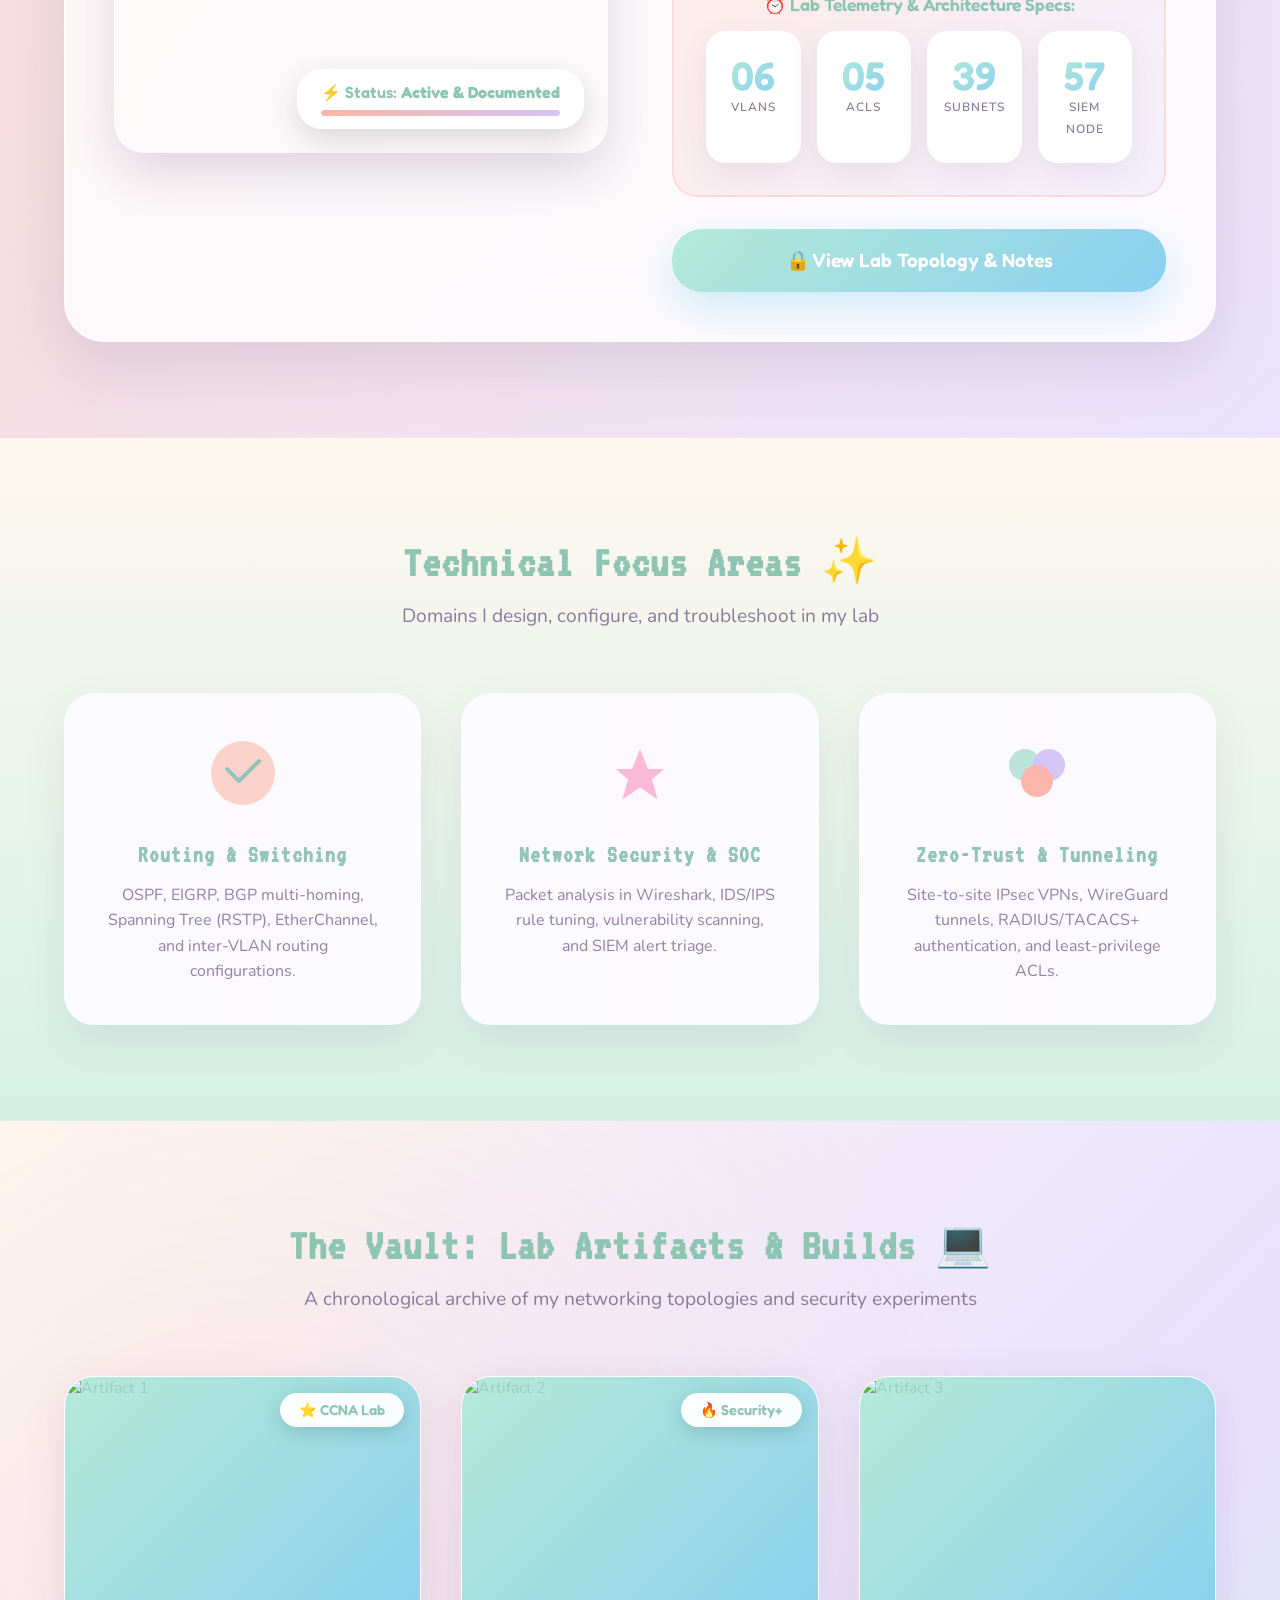
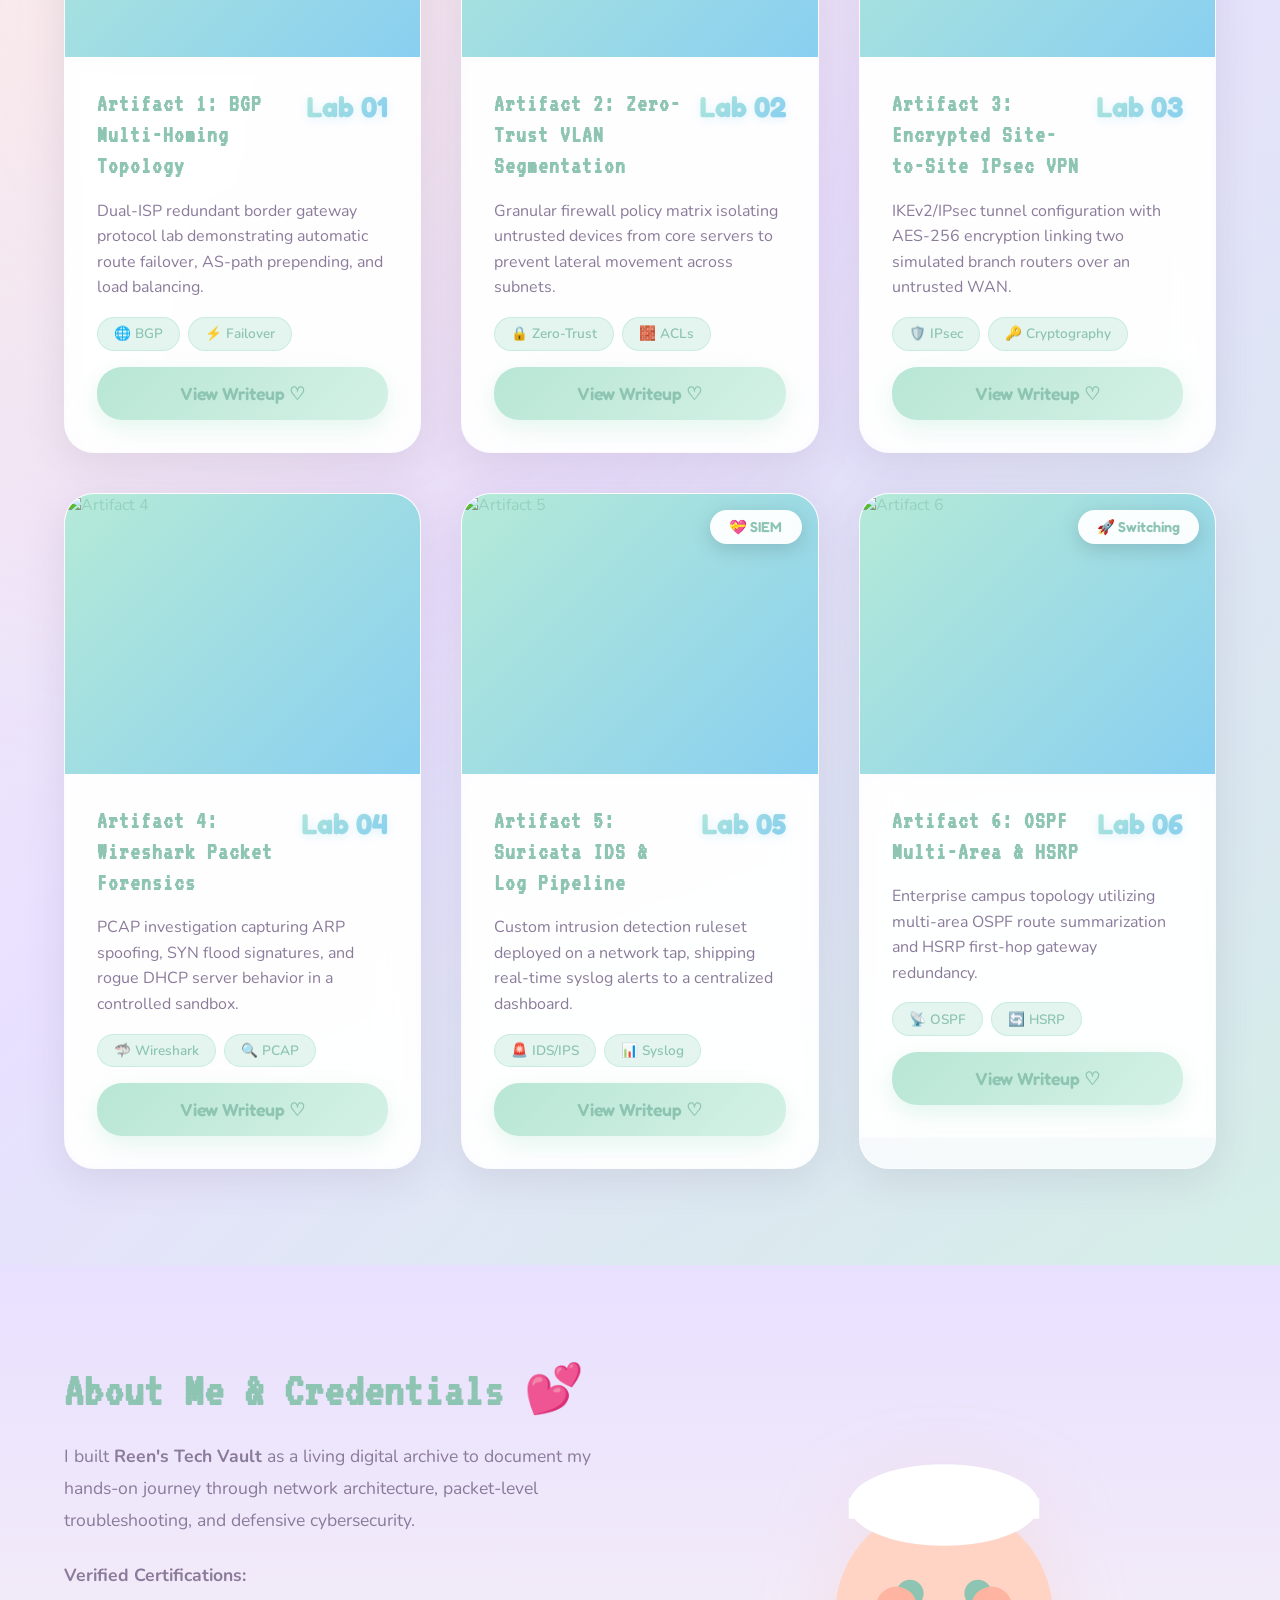
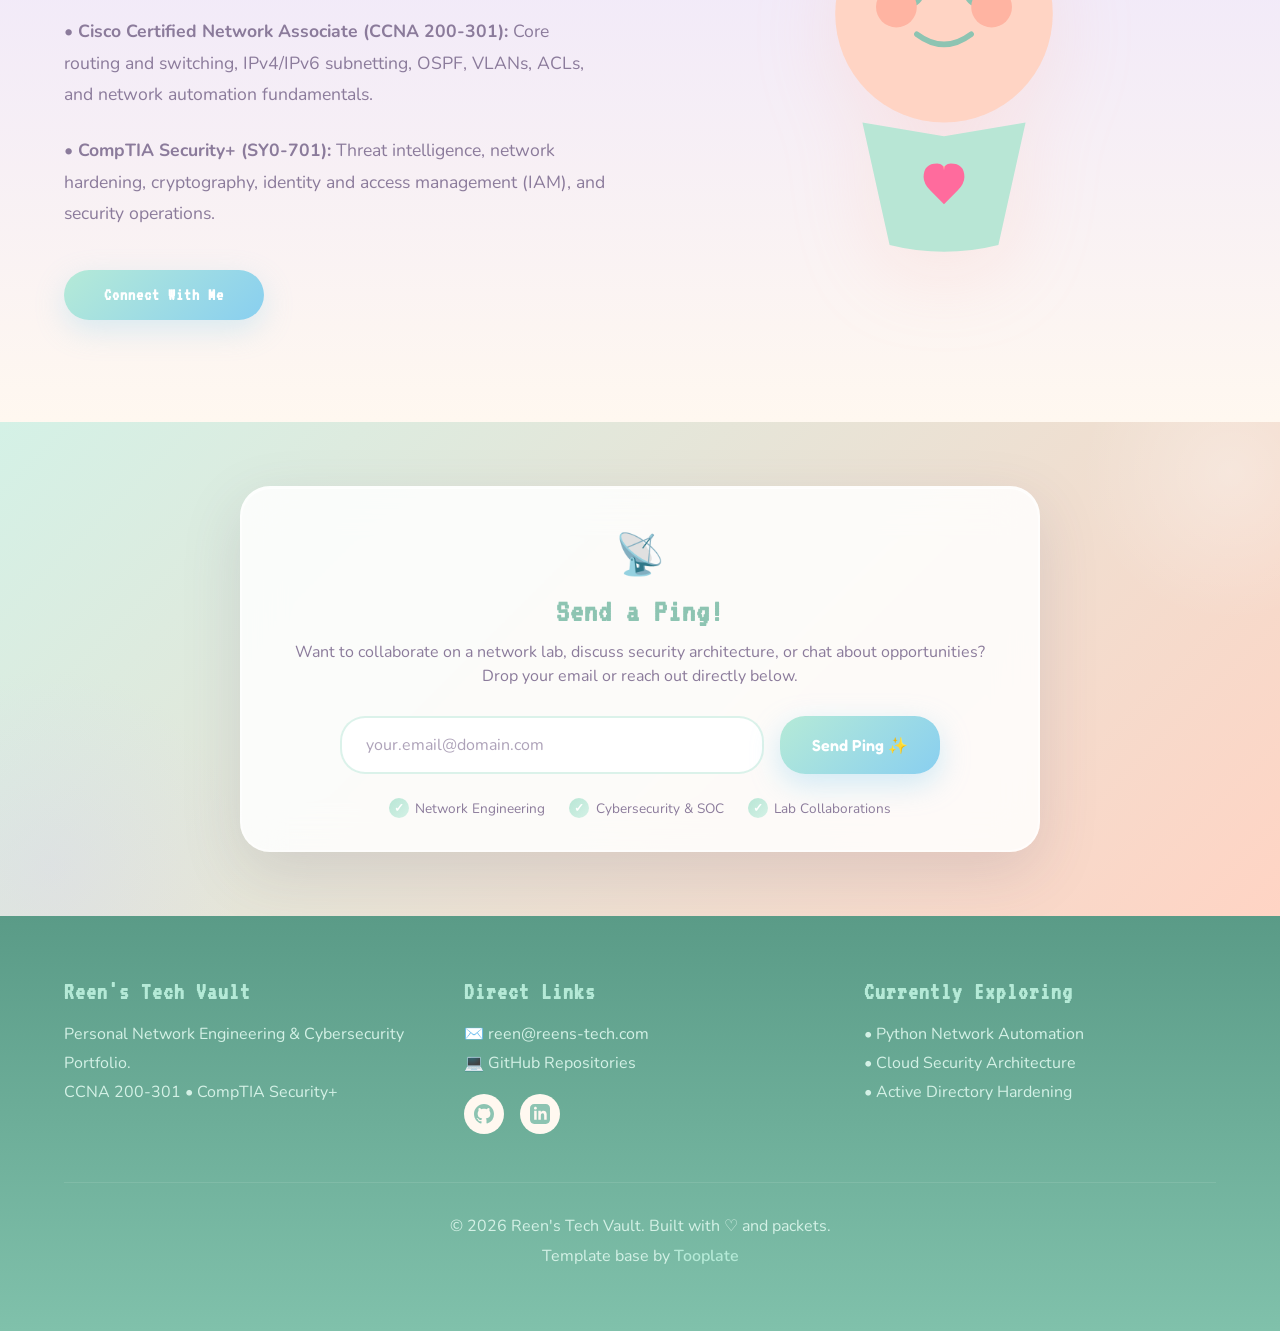
==== commit ce650a35: "new" ====
--- a/index.html
+++ b/index.html
@@ -17,6 +17,21 @@
     <link rel="preconnect" href="https://fonts.gstatic.com" crossorigin>
     <link href="https://fonts.googleapis.com/css2?family=Fredoka:wght@300;400;500;600;700&family=Nunito:wght@300;400;600;700&family=VT323&display=swap" rel="stylesheet">
     <link rel="stylesheet" href="tooplate-2168-sweet-bakery.css">
+    <style>
+        /* Override blue hero background to match the warm cream/pastel About section */
+        .hero-wrapper, .hero {
+            background: #FFF8F0 !important;
+            background-color: #FFF8F0 !important;
+        }
+        /* Retro terminal typography across headings and nav */
+        h1, h2, h3, .section-title, nav a, .btn {
+            font-family: 'VT323', monospace !important;
+            letter-spacing: 1px;
+        }
+        h1 { font-size: 3.4rem !important; line-height: 1.1 !important; }
+        .section-title { font-size: 2.8rem !important; }
+        nav a { font-size: 1.4rem !important; }
+    </style>
 </head>
 <body>
     <!-- Floating decorative elements -->
@@ -36,7 +51,7 @@
         </svg>
     </div>
 
-    <!-- Header (Single-Page Smooth Scroll Navigation) -->
+    <!-- Header -->
     <header>
         <div class="header-wrapper">
             <div class="logo" style="font-family: 'VT323', monospace; font-size: 2rem; color: #8280f0; letter-spacing: 1px;">
@@ -56,10 +71,10 @@
                 <span></span>
             </div>
             <nav id="mainNav">
-                <a href="#home" class="active">Home</a>
-                <a href="#menu">Solutions</a>
-                <a href="#about">Credentials</a>
-                <a href="#contact">Contact</a>
+                <a href="#home" class="active">~/home</a>
+                <a href="#menu">~/vault</a>
+                <a href="#about">~/certs</a>
+                <a href="#contact">~/ping</a>
             </nav>
         </div>
     </header>
@@ -68,11 +83,11 @@
     <div class="hero-wrapper">
         <section class="hero" id="home">
             <div class="hero-content">
-                <h1>Securing Networks, Fortifying Infrastructure! 🛡️</h1>
-                <p>CCNA 200-301 and CompTIA Security+ certified network engineer specializing in resilient routing, zero-trust architectures, and proactive cybersecurity defense.</p>
+                <h1>Welcome to Reen's Tech Vault 🛡️</h1>
+                <p>Hi, I'm Reen—a CCNA 200-301 and CompTIA Security+ certified network engineer. This is my personal archive of lab topologies, packet captures, and cybersecurity defense builds.</p>
                 <div class="hero-buttons">
-                    <a href="#menu" class="btn btn-primary">Explore Solutions</a>
-                    <a href="#about" class="btn btn-secondary">View Credentials</a>
+                    <a href="#menu" class="btn btn-primary">Open The Vault</a>
+                    <a href="#about" class="btn btn-secondary">My Credentials</a>
                 </div>
             </div>
             <div class="hero-image">
@@ -192,21 +207,21 @@
         </section>
     </div>
 
-    <!-- 2. Featured Security Architecture Section -->
+    <!-- 2. Featured Lab Build Section -->
     <section class="todays-special">
         <div class="special-container">
             <div style="text-align: center;">
-                <span class="special-badge">⚡ FEATURED ARCHITECTURE ⚡</span>
-                <h2 class="section-title" style="margin-bottom: 0.5rem;">Secure Perimeter Grid</h2>
-                <p class="section-subtitle">Enterprise-grade network hardening and threat mitigation! 🎯</p>
+                <span class="special-badge">⚡ PINNED LAB BUILD ⚡</span>
+                <h2 class="section-title" style="margin-bottom: 0.5rem;">Zero-Trust Home Lab Perimeter</h2>
+                <p class="section-subtitle">My flagship multi-VLAN firewall and intrusion detection sandbox 🎯</p>
             </div>
             
             <div class="special-content">
                 <div class="special-image">
-                    <img src="images/unicorn-dream-cake.jpg" alt="Secure Perimeter Grid">
-                    <span class="special-tag">🛡️ Tier-1 Security</span>
+                    <img src="images/unicorn-dream-cake.jpg" alt="Zero-Trust Home Lab Perimeter">
+                    <span class="special-tag">🛡️ Flagship Lab</span>
                     <div class="stock-indicator">
-                        <div>⚡ Compliance: <strong>Zero-Trust Ready</strong></div>
+                        <div>⚡ Status: <strong>Active & Documented</strong></div>
                         <div class="stock-bar">
                             <div class="stock-fill" style="width: 100%;"></div>
                         </div>
@@ -214,53 +229,52 @@
                 </div>
 
                 <div class="special-details">
-                    <h2>Solution 1 - Enterprise Firewall Mesh</h2>
+                    <h2>Artifact 00 - Enterprise Firewall Mesh</h2>
                     
                     <div class="special-price-row">
-                        <span class="special-original-price">Legacy</span>
-                        <span class="special-price">Next-Gen</span>
-                        <span class="special-discount">Encrypted</span>
+                        <span class="special-original-price">802.1Q</span>
+                        <span class="special-price">pfSense + Suricata</span>
+                        <span class="special-discount">Verified</span>
                     </div>
 
                     <p class="special-description">
-                        A robust, stateful firewall deployment featuring micro-segmentation, deep packet inspection (DPI), and automated threat intelligence feeds. Engineered to block lateral movement and ensure uninterrupted enterprise uptime.
+                        A segmented virtualized lab network built to simulate enterprise perimeter defense. Features isolated VLANs for management, DMZ, and IoT traffic, stateful firewall rules, deep packet inspection (DPI), and centralized SIEM log forwarding.
                     </p>
 
                     <div class="countdown-container">
-                        <div class="countdown-label">⏰ Threat Monitoring Uptime:</div>
+                        <div class="countdown-label">⏰ Lab Telemetry & Architecture Specs:</div>
                         <div class="countdown">
                             <div class="countdown-item">
-                                <span class="countdown-number" id="days">99</span>
-                                <span class="countdown-label-text">Days</span>
+                                <span class="countdown-number" id="days">06</span>
+                                <span class="countdown-label-text">VLANs</span>
                             </div>
                             <div class="countdown-item">
                                 <span class="countdown-number" id="hours">24</span>
-                                <span class="countdown-label-text">Hours</span>
+                                <span class="countdown-label-text">ACLs</span>
                             </div>
                             <div class="countdown-item">
-                                <span class="countdown-number" id="minutes">7</span>
-                                <span class="countdown-label-text">Min</span>
+                                <span class="countdown-number" id="minutes">03</span>
+                                <span class="countdown-label-text">Subnets</span>
                             </div>
                             <div class="countdown-item">
-                                <span class="countdown-number" id="seconds">365</span>
-                                <span class="countdown-label-text">Days/Yr</span>
+                                <span class="countdown-number" id="seconds">01</span>
+                                <span class="countdown-label-text">SIEM Node</span>
                             </div>
                         </div>
                     </div>
 
                     <div class="special-cta">
-                        <button class="btn-special"><span>🔒 Audit Solution 1</span></button>
-                        <button class="btn-notify"><span>🔔</span></button>
+                        <a href="#menu" class="btn-special" style="text-decoration: none; display: inline-flex; align-items: center; justify-content: center;"><span>🔒 View Lab Topology & Notes</span></a>
                     </div>
                 </div>
             </div>
         </div>
     </section>
 
-    <!-- 3. Core Competencies Section -->
+    <!-- 3. Core Skills Section -->
     <section class="features">
-        <h2 class="section-title">Core Engineering & Security Skills ✨</h2>
-        <p class="section-subtitle">Discover what makes our network infrastructure bulletproof</p>
+        <h2 class="section-title">Technical Focus Areas ✨</h2>
+        <p class="section-subtitle">Domains I design, configure, and troubleshoot in my lab</p>
         <div class="features-grid">
             <div class="feature-card">
                 <svg class="feature-icon" viewBox="0 0 100 100" fill="none" xmlns="http://www.w3.org/2000/svg">
@@ -268,14 +282,14 @@
                     <path d="M30 45L45 60L70 35" stroke="#8DC4B2" stroke-width="5" stroke-linecap="round" stroke-linejoin="round"/>
                 </svg>
                 <h3>Routing & Switching</h3>
-                <p>Advanced OSPF, EIGRP, BGP configurations, and VLAN segmentation optimized for speed and high availability.</p>
+                <p>OSPF, EIGRP, BGP multi-homing, Spanning Tree (RSTP), EtherChannel, and inter-VLAN routing configurations.</p>
             </div>
             <div class="feature-card">
                 <svg class="feature-icon" viewBox="0 0 100 100" fill="none" xmlns="http://www.w3.org/2000/svg">
                     <path d="M50 20L60 45H80L65 58L72 83L50 68L28 83L35 58L20 45H40L50 20Z" fill="#FFB8D2"/>
                 </svg>
-                <h3>Threat Defense & SIEM</h3>
-                <p>Proactive vulnerability assessment, incident response, IDS/IPS tuning, and log monitoring pipelines.</p>
+                <h3>Network Security & SOC</h3>
+                <p>Packet analysis in Wireshark, IDS/IPS rule tuning, vulnerability scanning, and SIEM alert triage.</p>
             </div>
             <div class="feature-card">
                 <svg class="feature-icon" viewBox="0 0 100 100" fill="none" xmlns="http://www.w3.org/2000/svg">
@@ -283,138 +297,140 @@
                     <circle cx="65" cy="40" r="20" fill="#D4C5F9"/>
                     <circle cx="50" cy="60" r="20" fill="#FFB4A2"/>
                 </svg>
-                <h3>Identity & Access</h3>
-                <p>Zero-trust security models, multi-factor authentication enforcement, and secure VPN tunnel architectures.</p>
+                <h3>Zero-Trust & Tunneling</h3>
+                <p>Site-to-site IPsec VPNs, WireGuard tunnels, RADIUS/TACACS+ authentication, and least-privilege ACLs.</p>
             </div>
         </div>
     </section>
 
-    <!-- 4. Solutions / Prototypes Section -->
+    <!-- 4. Vault / Portfolio Artifacts Section -->
     <section class="menu" id="menu">
         <div class="menu-container">
-            <h2 class="section-title">Network & Security Solutions 💻</h2>
-            <p class="section-subtitle">Engineered with rigorous protocol standards and resilient design</p>
+            <h2 class="section-title">The Vault: Lab Artifacts & Builds 💻</h2>
+            <p class="section-subtitle">A chronological archive of my networking topologies and security experiments</p>
             <div class="menu-grid">
                 
-                <!-- Prototype 1 -->
+                <!-- Artifact 1 -->
                 <div class="menu-item">
                     <div class="menu-item-image">
-                        <img src="images/rainbow-cupcakes.jpg" alt="Prototype 1">
+                        <img src="images/rainbow-cupcakes.jpg" alt="Artifact 1">
                         <div class="menu-item-overlay"></div>
-                        <span class="menu-item-badge">⭐ Certified</span>
+                        <span class="menu-item-badge">⭐ CCNA Lab</span>
                     </div>
                     <div class="menu-item-content">
                         <div class="menu-item-header">
-                            <h3>Prototype 1: BGP Multi-Homing Topology</h3>
-                            <span class="menu-item-price">Tier 1</span>
-                        </div>
-                        <p>High-redundancy border gateway protocol architecture ensuring automatic failover and load balancing across multiple ISP uplinks.</p>
+                            <h3>Artifact 1: BGP Multi-Homing Topology</h3>
+                            <span class="menu-item-price">Lab 01</span>
+                        </div>
+                        <p>Dual-ISP redundant border gateway protocol lab demonstrating automatic route failover, AS-path prepending, and load balancing.</p>
                         <div class="menu-item-tags">
                             <span class="tag">🌐 BGP</span>
-                            <span class="tag">⚡ Redundancy</span>
-                        </div>
-                        <button class="add-to-cart"><span>Inspect Topology ♡</span></button>
-                    </div>
-                </div>
-
-                <!-- Prototype 2 -->
+                            <span class="tag">⚡ Failover</span>
+                        </div>
+                        <button class="add-to-cart"><span>View Writeup ♡</span></button>
+                    </div>
+                </div>
+
+                <!-- Artifact 2 -->
                 <div class="menu-item">
                     <div class="menu-item-image">
-                        <img src="images/glazed-donuts.jpg" alt="Prototype 2">
+                        <img src="images/glazed-donuts.jpg" alt="Artifact 2">
                         <div class="menu-item-overlay"></div>
-                        <span class="menu-item-badge">🔥 Hardened</span>
+                        <span class="menu-item-badge">🔥 Security+</span>
                     </div>
                     <div class="menu-item-content">
                         <div class="menu-item-header">
-                            <h3>Prototype 2: Zero-Trust Micro-Segmentation</h3>
-                            <span class="menu-item-price">Tier 2</span>
-                        </div>
-                        <p>Granular internal firewall segmentation restricting lateral threat propagation and enforcing strict least-privilege user access.</p>
+                            <h3>Artifact 2: Zero-Trust VLAN Segmentation</h3>
+                            <span class="menu-item-price">Lab 02</span>
+                        </div>
+                        <p>Granular firewall policy matrix isolating untrusted devices from core servers to prevent lateral movement across subnets.</p>
                         <div class="menu-item-tags">
                             <span class="tag">🔒 Zero-Trust</span>
-                        </div>
-                        <button class="add-to-cart"><span>Inspect Topology ♡</span></button>
-                    </div>
-                </div>
-
-                <!-- Prototype 3 -->
+                            <span class="tag">🧱 ACLs</span>
+                        </div>
+                        <button class="add-to-cart"><span>View Writeup ♡</span></button>
+                    </div>
+                </div>
+
+                <!-- Artifact 3 -->
                 <div class="menu-item">
                     <div class="menu-item-image">
-                        <img src="images/french-macarons.jpg" alt="Prototype 3">
+                        <img src="images/french-macarons.jpg" alt="Artifact 3">
                         <div class="menu-item-overlay"></div>
                     </div>
                     <div class="menu-item-content">
                         <div class="menu-item-header">
-                            <h3>Prototype 3: Encrypted Site-to-Site VPN</h3>
-                            <span class="menu-item-price">Tier 1</span>
-                        </div>
-                        <p>IPsec tunnel architecture with AES-256 encryption connecting branch offices securely across public cloud backbones.</p>
+                            <h3>Artifact 3: Encrypted Site-to-Site IPsec VPN</h3>
+                            <span class="menu-item-price">Lab 03</span>
+                        </div>
+                        <p>IKEv2/IPsec tunnel configuration with AES-256 encryption linking two simulated branch routers over an untrusted WAN.</p>
                         <div class="menu-item-tags">
                             <span class="tag">🛡️ IPsec</span>
-                            <span class="tag">⚙️ Tunneling</span>
-                        </div>
-                        <button class="add-to-cart"><span>Inspect Topology ♡</span></button>
-                    </div>
-                </div>
-
-                <!-- Prototype 4 -->
+                            <span class="tag">🔑 Cryptography</span>
+                        </div>
+                        <button class="add-to-cart"><span>View Writeup ♡</span></button>
+                    </div>
+                </div>
+
+                <!-- Artifact 4 -->
                 <div class="menu-item">
                     <div class="menu-item-image">
-                        <img src="images/chocolate-cookies.jpg" alt="Prototype 4">
+                        <img src="images/chocolate-cookies.jpg" alt="Artifact 4">
                         <div class="menu-item-overlay"></div>
                     </div>
                     <div class="menu-item-content">
                         <div class="menu-item-header">
-                            <h3>Prototype 4: Automated Vulnerability Audit</h3>
-                            <span class="menu-item-price">Tier 3</span>
-                        </div>
-                        <p>Continuous network reconnaissance framework running automated patch audits and alerting on anomalous open ports.</p>
+                            <h3>Artifact 4: Wireshark Packet Forensics</h3>
+                            <span class="menu-item-price">Lab 04</span>
+                        </div>
+                        <p>PCAP investigation capturing ARP spoofing, SYN flood signatures, and rogue DHCP server behavior in a controlled sandbox.</p>
                         <div class="menu-item-tags">
-                            <span class="tag">⚡ Audit</span>
-                        </div>
-                        <button class="add-to-cart"><span>Inspect Topology ♡</span></button>
-                    </div>
-                </div>
-
-                <!-- Prototype 5 -->
+                            <span class="tag">🦈 Wireshark</span>
+                            <span class="tag">🔍 PCAP</span>
+                        </div>
+                        <button class="add-to-cart"><span>View Writeup ♡</span></button>
+                    </div>
+                </div>
+
+                <!-- Artifact 5 -->
                 <div class="menu-item">
                     <div class="menu-item-image">
-                        <img src="images/decorated-cake.jpg" alt="Prototype 5">
+                        <img src="images/decorated-cake.jpg" alt="Artifact 5">
                         <div class="menu-item-overlay"></div>
-                        <span class="menu-item-badge">💝 Custom</span>
+                        <span class="menu-item-badge">💝 SIEM</span>
                     </div>
                     <div class="menu-item-content">
                         <div class="menu-item-header">
-                            <h3>Prototype 5: Enterprise IDS/IPS Shield</h3>
-                            <span class="menu-item-price">Custom</span>
-                        </div>
-                        <p>Signature-based and anomaly-based intrusion detection system deployed at core network choke points for real-time blocking.</p>
+                            <h3>Artifact 5: Suricata IDS & Log Pipeline</h3>
+                            <span class="menu-item-price">Lab 05</span>
+                        </div>
+                        <p>Custom intrusion detection ruleset deployed on a network tap, shipping real-time syslog alerts to a centralized dashboard.</p>
                         <div class="menu-item-tags">
-                            <span class="tag">🌐 Defense</span>
-                            <span class="tag">🛠️ Custom</span>
-                        </div>
-                        <button class="add-to-cart"><span>Request Access ♡</span></button>
-                    </div>
-                </div>
-
-                <!-- Prototype 6 -->
+                            <span class="tag">🚨 IDS/IPS</span>
+                            <span class="tag">📊 Syslog</span>
+                        </div>
+                        <button class="add-to-cart"><span>View Writeup ♡</span></button>
+                    </div>
+                </div>
+
+                <!-- Artifact 6 -->
                 <div class="menu-item">
                     <div class="menu-item-image">
-                        <img src="images/brownies.jpg" alt="Prototype 6">
+                        <img src="images/brownies.jpg" alt="Artifact 6">
                         <div class="menu-item-overlay"></div>
-                        <span class="menu-item-badge">🚀 Optimized</span>
+                        <span class="menu-item-badge">🚀 Switching</span>
                     </div>
                     <div class="menu-item-content">
                         <div class="menu-item-header">
-                            <h3>Prototype 6: QoS Traffic Prioritization</h3>
-                            <span class="menu-item-price">Tier 2</span>
-                        </div>
-                        <p>Quality of Service (QoS) rule sets guaranteeing bandwidth allocation for mission-critical VoIP and database replication streams.</p>
+                            <h3>Artifact 6: OSPF Multi-Area & HSRP</h3>
+                            <span class="menu-item-price">Lab 06</span>
+                        </div>
+                        <p>Enterprise campus topology utilizing multi-area OSPF route summarization and HSRP first-hop gateway redundancy.</p>
                         <div class="menu-item-tags">
-                            <span class="tag">⚡ QoS</span>
-                            <span class="tag">📦 Bandwidth</span>
-                        </div>
-                        <button class="add-to-cart"><span>Inspect Topology ♡</span></button>
+                            <span class="tag">📡 OSPF</span>
+                            <span class="tag">🔄 HSRP</span>
+                        </div>
+                        <button class="add-to-cart"><span>View Writeup ♡</span></button>
                     </div>
                 </div>
 
@@ -422,16 +438,16 @@
         </div>
     </section>
 
-    <!-- 5. Certifications & Credentials Section -->
+    <!-- 5. About & Credentials Section -->
     <section class="about" id="about">
         <div class="about-content">
             <div class="about-text">
-                <h2>Certifications & Credentials 💕</h2>
-                <p>reens-tech was built on a foundation of rigorous protocol mastery and proactive security defense. A resilient network must be secure by design, fault-tolerant, and continuously monitored.</p>
-                <p><strong>Verified Industry Credentials:</strong></p>
-                <p>• <strong>Cisco Certified Network Associate (CCNA 200-301):</strong> Validated expertise in network fundamentals, IP connectivity, routing protocols (OSPF/BGP), VLANs, and network automation.</p>
-                <p>• <strong>CompTIA Security+ (SY0-701):</strong> Certified proficiency in threat analysis, cryptographic protocols, identity and access management (IAM), and enterprise incident response.</p>
-                <a href="#contact" class="btn btn-primary" style="margin-top: 1rem; display: inline-block;">Get In Touch</a>
+                <h2>About Me & Credentials 💕</h2>
+                <p>I built <strong>Reen's Tech Vault</strong> as a living digital archive to document my hands-on journey through network architecture, packet-level troubleshooting, and defensive cybersecurity.</p>
+                <p><strong>Verified Certifications:</strong></p>
+                <p>• <strong>Cisco Certified Network Associate (CCNA 200-301):</strong> Core routing and switching, IPv4/IPv6 subnetting, OSPF, VLANs, ACLs, and network automation fundamentals.</p>
+                <p>• <strong>CompTIA Security+ (SY0-701):</strong> Threat intelligence, network hardening, cryptography, identity and access management (IAM), and security operations.</p>
+                <a href="#contact" class="btn btn-primary" style="margin-top: 1rem; display: inline-block;">Connect With Me</a>
             </div>
             <div class="about-image">
                 <svg viewBox="0 0 400 400" fill="none" xmlns="http://www.w3.org/2000/svg">
@@ -454,83 +470,69 @@
         </div>
     </section>
 
-    <!-- 6. Newsletter Section -->
+    <!-- 6. Terminal Ping / Contact Callout Section -->
     <section class="newsletter">
         <div class="newsletter-container">
             <div class="newsletter-content">
-                <div class="newsletter-icon">💌</div>
-                <h2>Join Our SecOps Club!</h2>
-                <p>Subscribe to get exclusive network hardening bulletins, CCNA study insights, and security alerts delivered straight to your inbox!</p>
+                <div class="newsletter-icon">📡</div>
+                <h2>Send a Ping!</h2>
+                <p>Want to collaborate on a network lab, discuss security architecture, or chat about opportunities? Drop your email or reach out directly below.</p>
                 
-                <form class="newsletter-form" onsubmit="event.preventDefault(); alert('Thank you for subscribing! 💕');">
+                <form class="newsletter-form" onsubmit="event.preventDefault(); alert('Ping received! Thanks for reaching out. 💕');">
                     <input 
                         type="email" 
                         class="newsletter-input" 
-                        placeholder="Enter your email address" 
+                        placeholder="your.email@domain.com" 
                         required
                     >
-                    <button type="submit" class="newsletter-submit">Subscribe ✨</button>
+                    <button type="submit" class="newsletter-submit">Send Ping ✨</button>
                 </form>
 
                 <div class="newsletter-benefits">
-                    <div class="newsletter-benefit">Weekly hardening guides</div>
-                    <div class="newsletter-benefit">Security advisory drops</div>
-                    <div class="newsletter-benefit">CCNA & Security+ tips</div>
+                    <div class="newsletter-benefit">Network Engineering</div>
+                    <div class="newsletter-benefit">Cybersecurity & SOC</div>
+                    <div class="newsletter-benefit">Lab Collaborations</div>
                 </div>
             </div>
         </div>
     </section>
 
-    <!-- 7. Footer / Contact Section -->
+    <!-- 7. Footer / Links -->
     <footer id="contact">
         <div class="footer-content">
             <div class="footer-grid">
                 <div class="footer-section">
-                    <h3>Operations Center</h3>
-                    <p>123 Protocol Way<br>Silicon Valley, CA 94025</p>
-                    <p>SecOps 24/7 Monitoring</p>
+                    <h3>Reen's Tech Vault</h3>
+                    <p>Personal Network Engineering & Cybersecurity Portfolio.</p>
+                    <p>CCNA 200-301 • CompTIA Security+</p>
                 </div>
                 <div class="footer-section">
-                    <h3>Contact</h3>
-                    <a href="tel:555-SECURE">📞 (555) SECURE-1</a>
-                    <a href="mailto:security@reens-tech.com">✉️ security@reens-tech.com</a>
+                    <h3>Direct Links</h3>
+                    <a href="mailto:reen@reens-tech.com">✉️ reen@reens-tech.com</a>
+                    <a href="https://github.com" target="_blank">💻 GitHub Repositories</a>
                     <div class="social-links">
-                        <a href="#" aria-label="Instagram">
+                        <a href="#" aria-label="GitHub">
                             <svg width="20" height="20" viewBox="0 0 24 24" fill="#8DC4B2">
-                                <rect x="2" y="2" width="20" height="20" rx="5" stroke="#8DC4B2" stroke-width="2" fill="none"/>
-                                <circle cx="12" cy="12" r="4" stroke="#8DC4B2" stroke-width="2" fill="none"/>
-                                <circle cx="18" cy="6" r="1" fill="#8DC4B2"/>
+                                <path d="M12 0C5.37 0 0 5.37 0 12c0 5.31 3.435 9.795 8.205 11.385.6.105.825-.255.825-.57 0-.285-.015-1.23-.015-2.235-3.015.555-3.795-.735-4.035-1.41-.135-.345-.72-1.41-1.23-1.695-.42-.225-1.02-.78-.015-.795.945-.015 1.62.87 1.845 1.23 1.08 1.815 2.805 1.305 3.495.99.105-.78.42-1.305.765-1.605-2.67-.3-5.46-1.335-5.46-5.925 0-1.305.465-2.385 1.23-3.225-.12-.3-.54-1.53.12-3.18 0 0 1.005-.315 3.3 1.23.96-.27 1.98-.405 3-.405s2.04.135 3 .405c2.295-1.56 3.3-1.23 3.3-1.23.66 1.65.24 2.88.12 3.18.765.84 1.23 1.905 1.23 3.225 0 4.605-2.805 5.625-5.475 5.925.435.375.81 1.095.81 2.22 0 1.605-.015 2.895-.015 3.3 0 .315.225.69.825.57A12.02 12.02 0 0024 12c0-6.63-5.37-12-12-12z"/>
                             </svg>
                         </a>
-                        <a href="#" aria-label="Facebook">
+                        <a href="#" aria-label="LinkedIn">
                             <svg width="20" height="20" viewBox="0 0 24 24" fill="#8DC4B2">
-                                <path d="M18 2h-3a5 5 0 00-5 5v3H7v4h3v8h4v-8h3l1-4h-4V7a1 1 0 011-1h3z"/>
+                                <path d="M19 0h-14c-2.761 0-5 2.239-5 5v14c0 2.761 2.239 5 5 5h14c2.762 0 5-2.239 5-5v-14c0-2.761-2.238-5-5-5zm-11 19h-3v-11h3v11zm-1.5-12.268c-.966 0-1.75-.79-1.75-1.764s.784-1.764 1.75-1.764 1.75.79 1.75 1.764-.783 1.764-1.75 1.764zm13.5 12.268h-3v-5.604c0-3.368-4-3.113-4 0v5.604h-3v-11h3v1.765c1.396-2.586 7-2.777 7 2.476v6.759z"/>
                             </svg>
                         </a>
-                        <a href="#" aria-label="Twitter">
-                            <svg width="20" height="20" viewBox="0 0 24 24" fill="#8DC4B2">
-                                <path d="M23 3a10.9 10.9 0 01-3.14 1.53 4.48 4.48 0 00-7.86 3v1A10.66 10.66 0 013 4s-4 9 5 13a11.64 11.64 0 01-7 2c9 5 20 0 20-11.5a4.5 4.5 0 00-.08-.83A7.72 7.72 0 0023 3z"/>
-                            </svg>
-                        </a>
-                        <a href="#" aria-label="YouTube">
-                            <svg width="20" height="20" viewBox="0 0 24 24" fill="#8DC4B2">
-                                <path d="M22.54 6.42a2.78 2.78 0 0 0-1.94-2C18.88 4 12 4 12 4s-6.88 0-8.6.46a2.78 2.78 0 0 0-1.94 2A29 29 0 0 0 1 11.75a29 29 0 0 0 .46 5.33A2.78 2.78 0 0 0 3.4 19c1.72.46 8.6.46 8.6.46s6.88 0 8.6-.46a2.78 2.78 0 0 0 1.94-2 29 29 0 0 0 .46-5.25 29 29 0 0 0-.46-5.33z"/>
-                                <polygon points="9.75 15.02 15.5 11.75 9.75 8.48 9.75 15.02" fill="#FFF8F0"/>
-                            </svg>
-                        </a>
                     </div>
                 </div>
                 <div class="footer-section">
-                    <h3>Service Hours</h3>
-                    <p>Monday - Friday: 8am - 8pm</p>
-                    <p>Saturday: 8am - 9pm</p>
-                    <p>Sunday: 9am - 7pm</p>
-                    <p style="margin-top: 1rem; font-size: 0.9rem;">🛡️ Certified Network Audits Daily!</p>
+                    <h3>Currently Exploring</h3>
+                    <p>• Python Network Automation</p>
+                    <p>• Cloud Security Architecture</p>
+                    <p>• Active Directory Hardening</p>
                 </div>
             </div>
             <div class="copyright">
-                <p>© 2026 reens-tech. Made with ♡ and robust security. All rights reserved.</p>
-                <p style="margin-top: 0.5rem;">Designed by <a href="https://www.tooplate.com" target="_blank" rel="nofollow" style="color: #B5EAD7; text-decoration: none; font-weight: 600;">Tooplate</a></p>
+                <p>© 2026 Reen's Tech Vault. Built with ♡ and packets.</p>
+                <p style="margin-top: 0.5rem;">Template base by <a href="https://www.tooplate.com" target="_blank" rel="nofollow" style="color: #B5EAD7; text-decoration: none; font-weight: 600;">Tooplate</a></p>
             </div>
         </div>
     </footer>
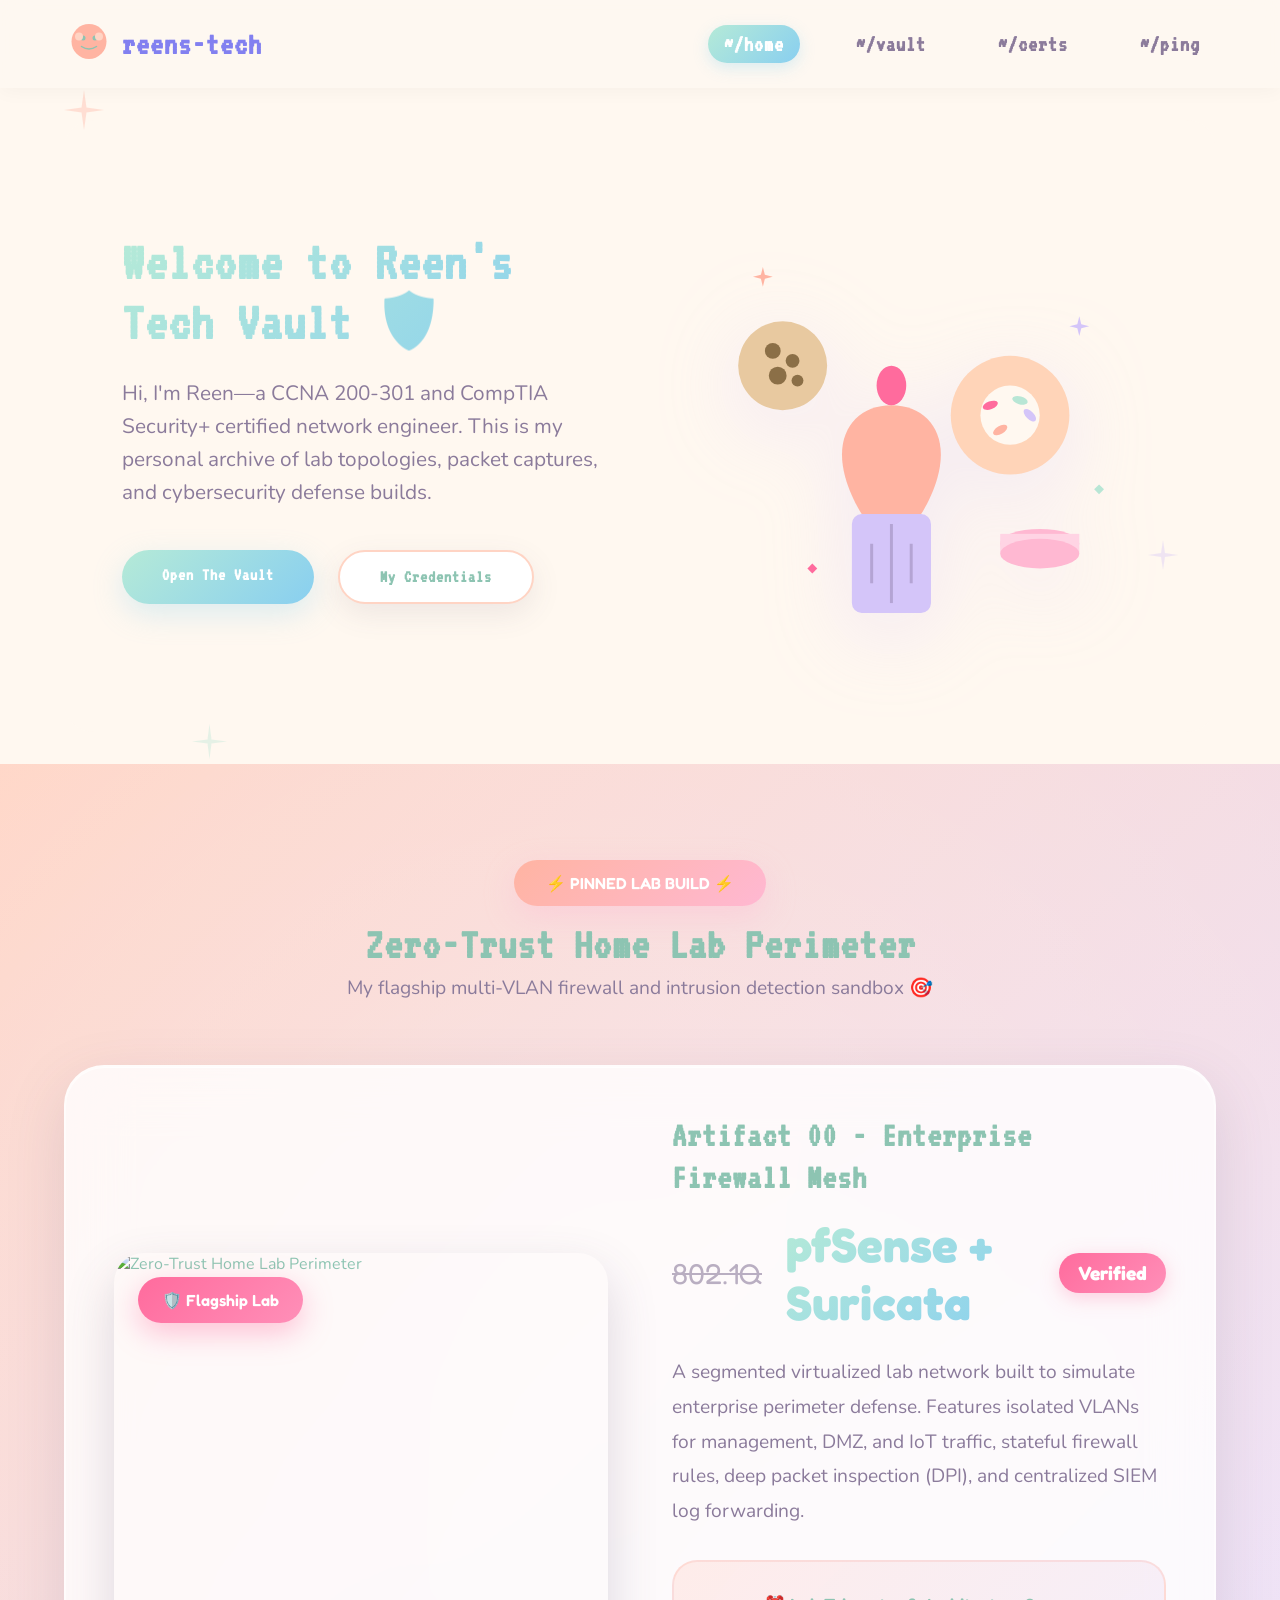
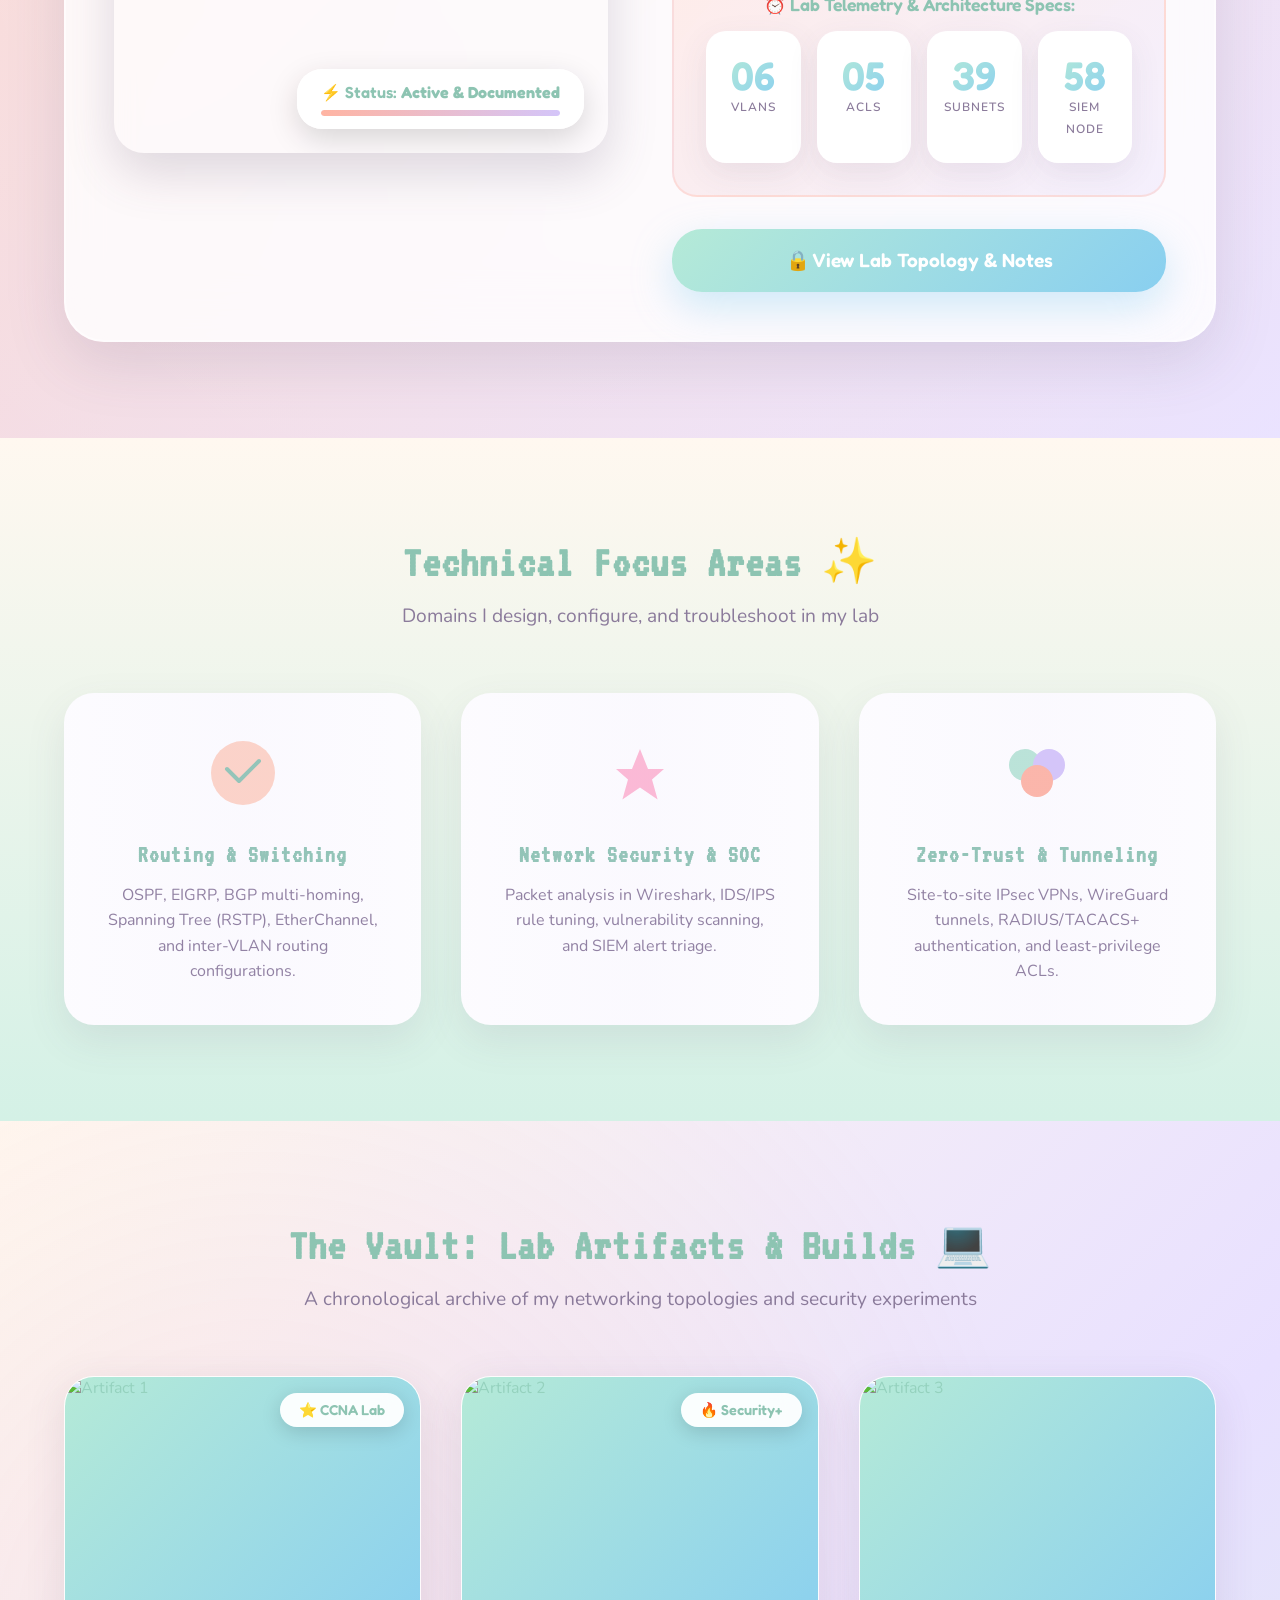
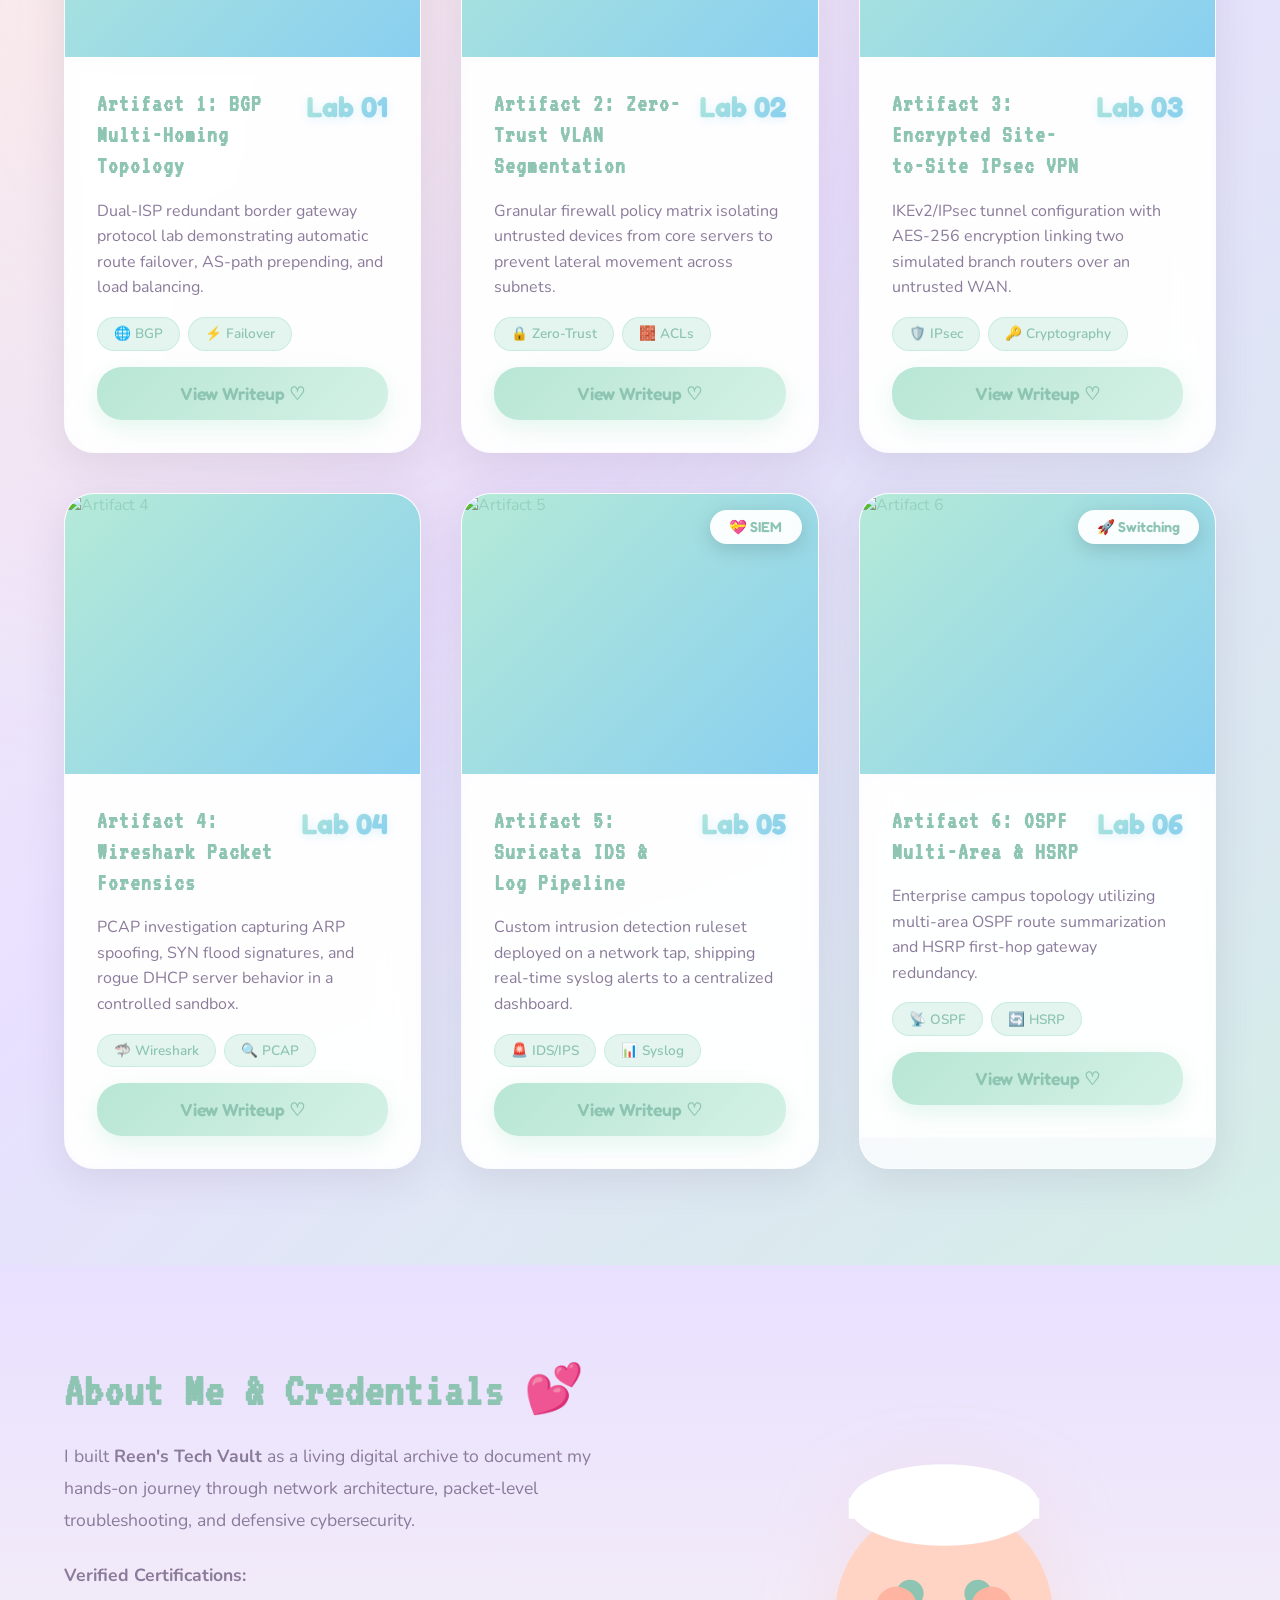
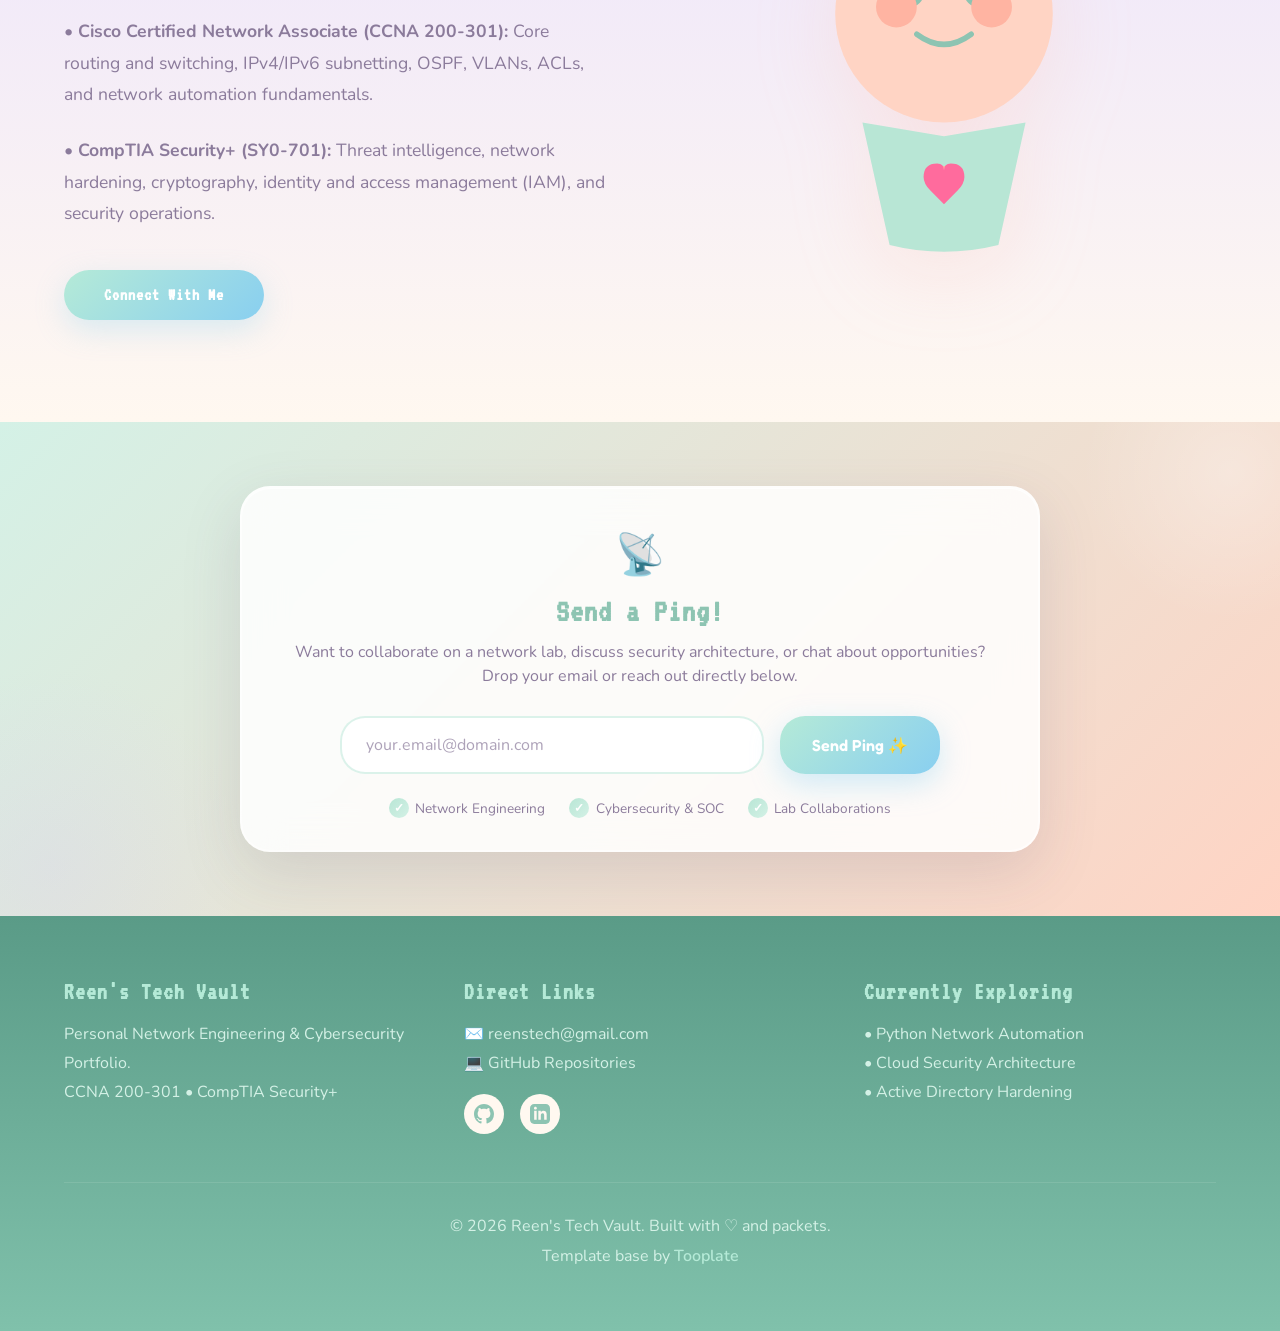
==== commit 4a21f415: "contact info" ====
--- a/index.html
+++ b/index.html
@@ -508,8 +508,8 @@
                 </div>
                 <div class="footer-section">
                     <h3>Direct Links</h3>
-                    <a href="mailto:reen@reens-tech.com">✉️ reen@reens-tech.com</a>
-                    <a href="https://github.com" target="_blank">💻 GitHub Repositories</a>
+                    <a href="mailto:reenstech@gmail.com">✉️ reenstech@gmail.com</a>
+                    <a href="https://github.com/reens-tech/portfolio" target="_blank">💻 GitHub Repositories</a>
                     <div class="social-links">
                         <a href="#" aria-label="GitHub">
                             <svg width="20" height="20" viewBox="0 0 24 24" fill="#8DC4B2">
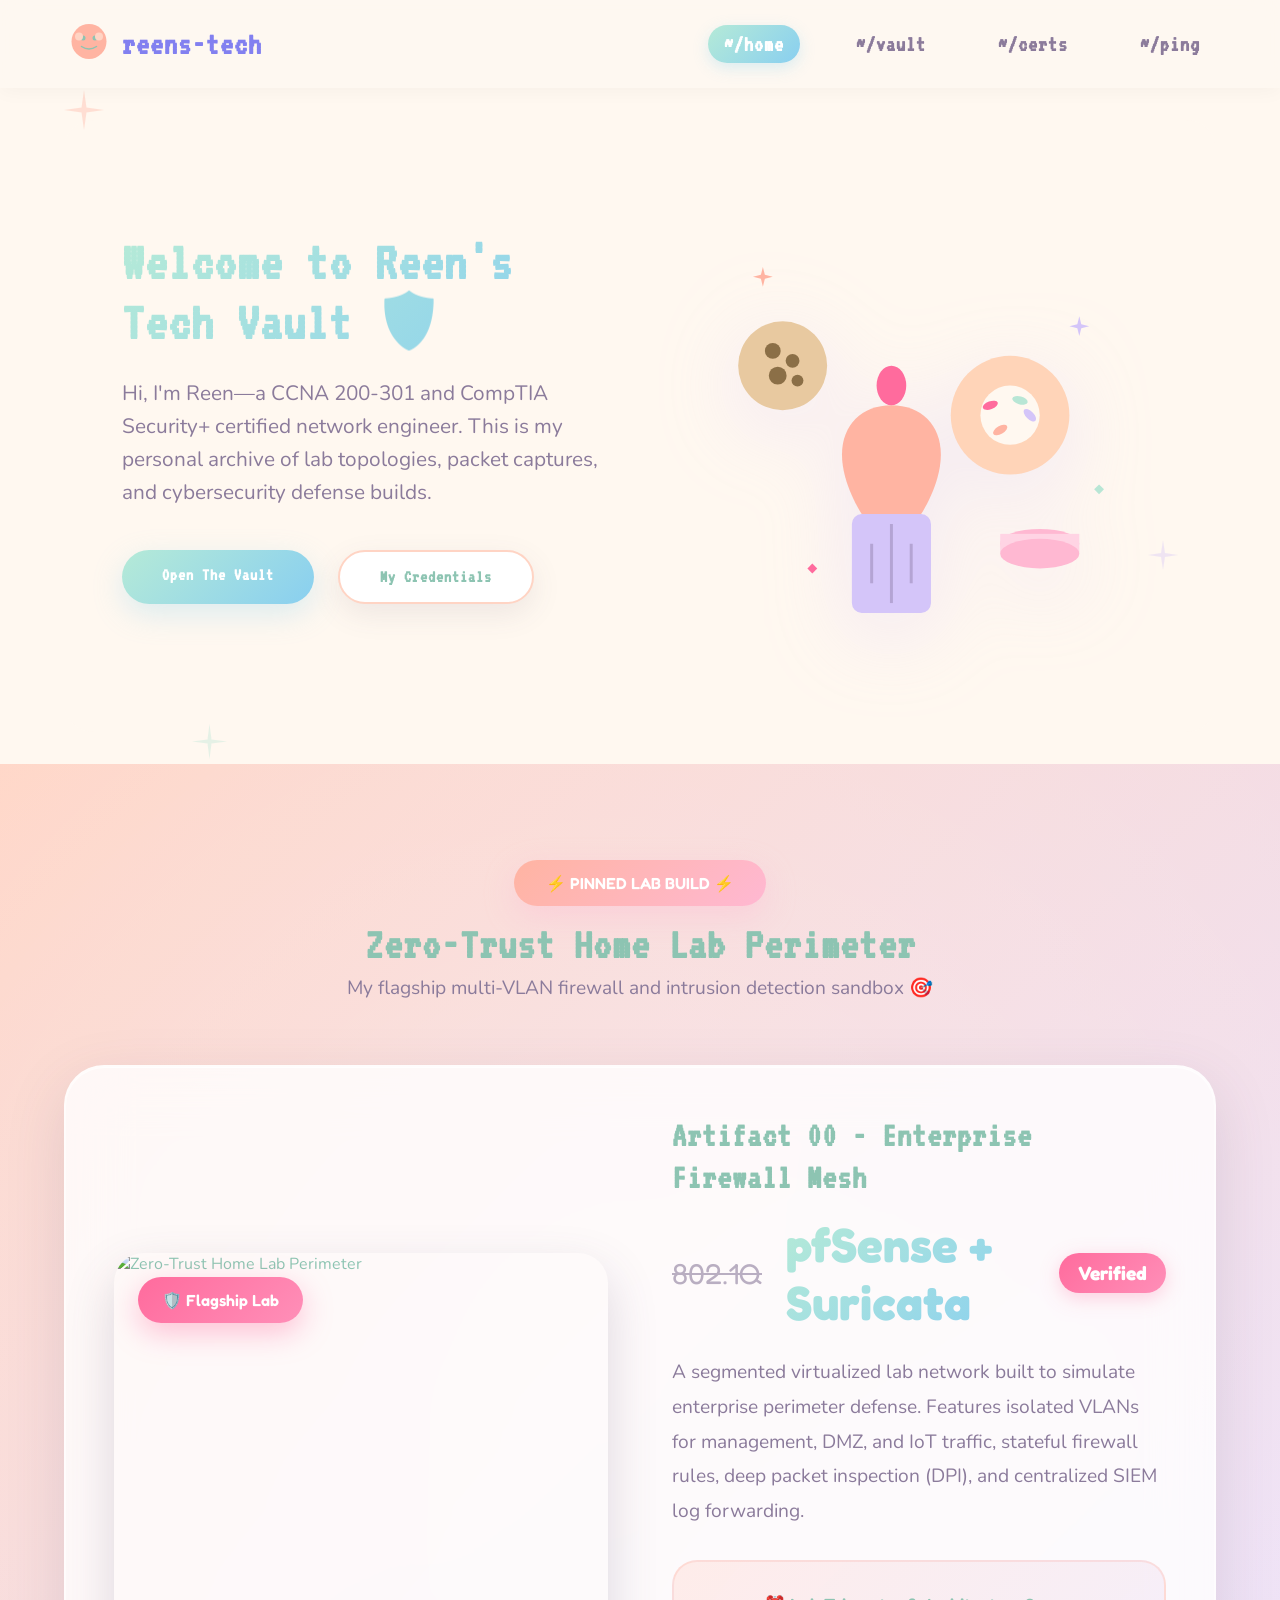
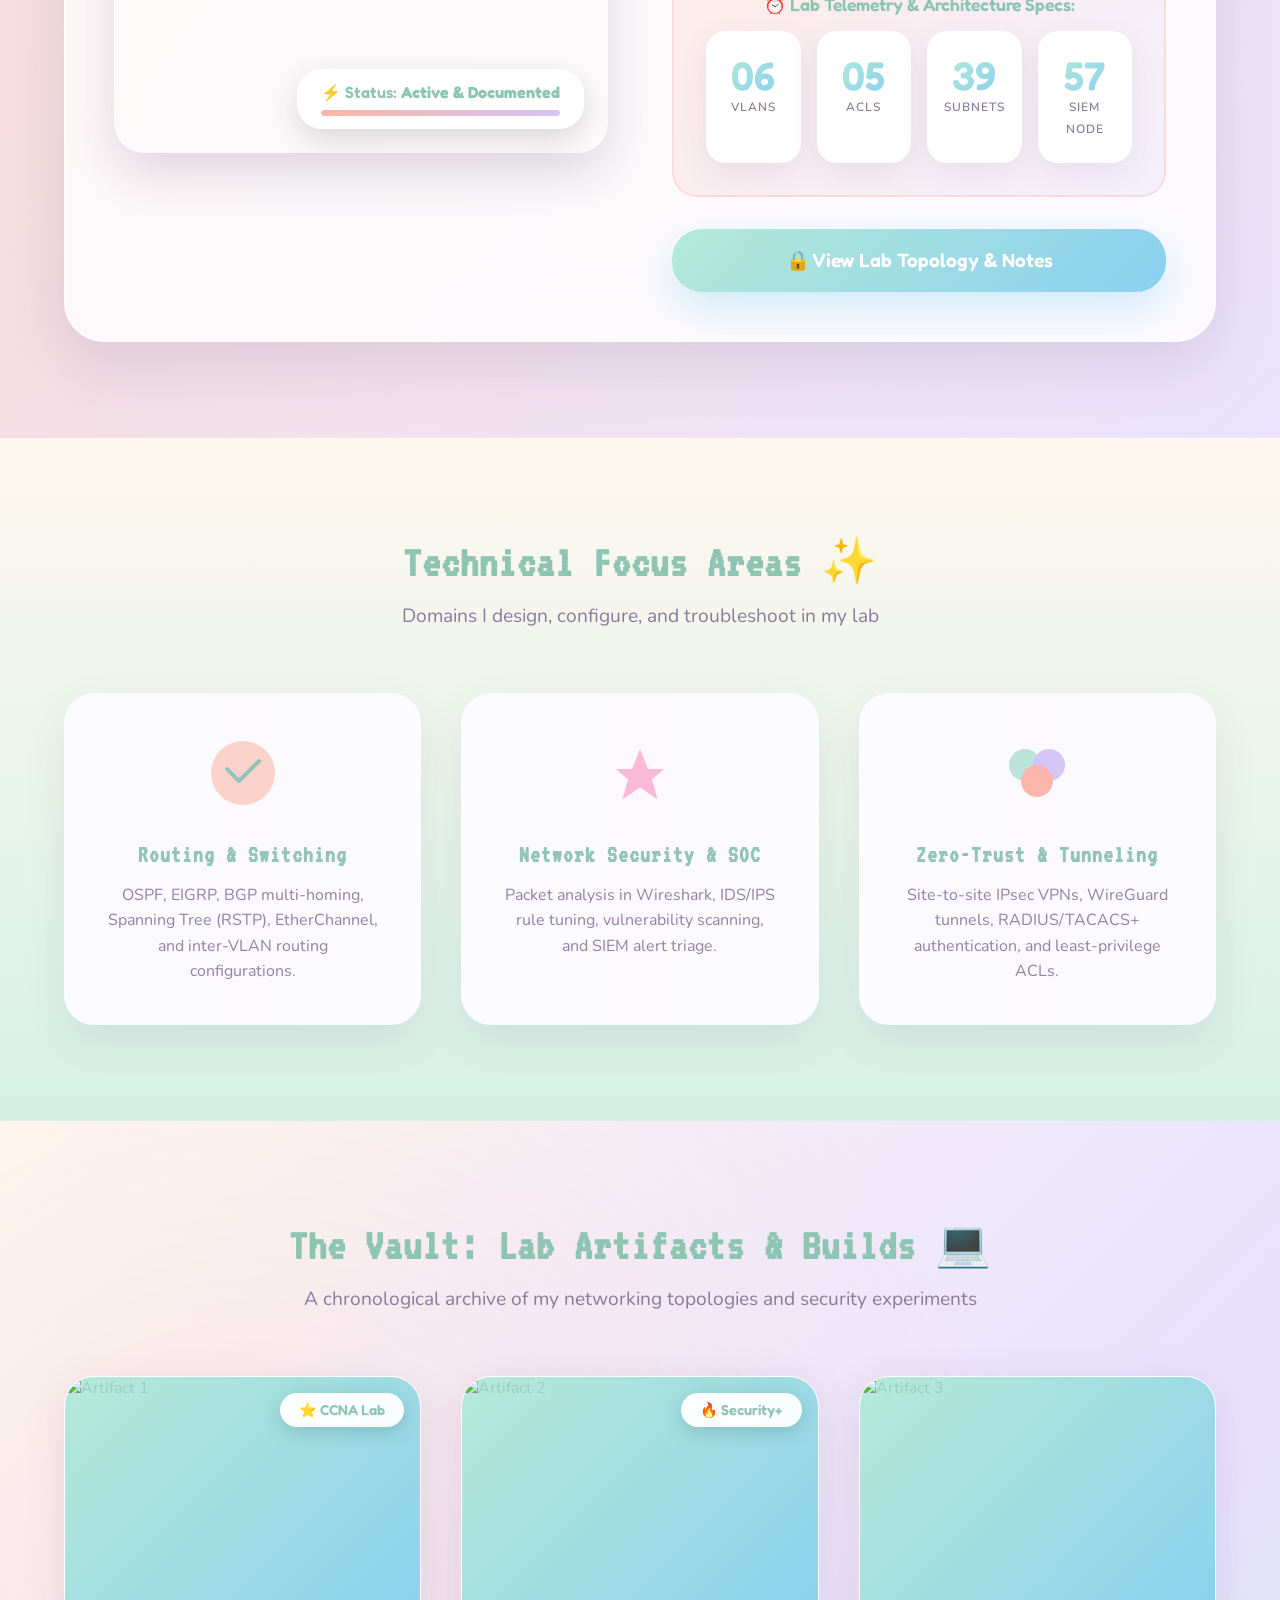
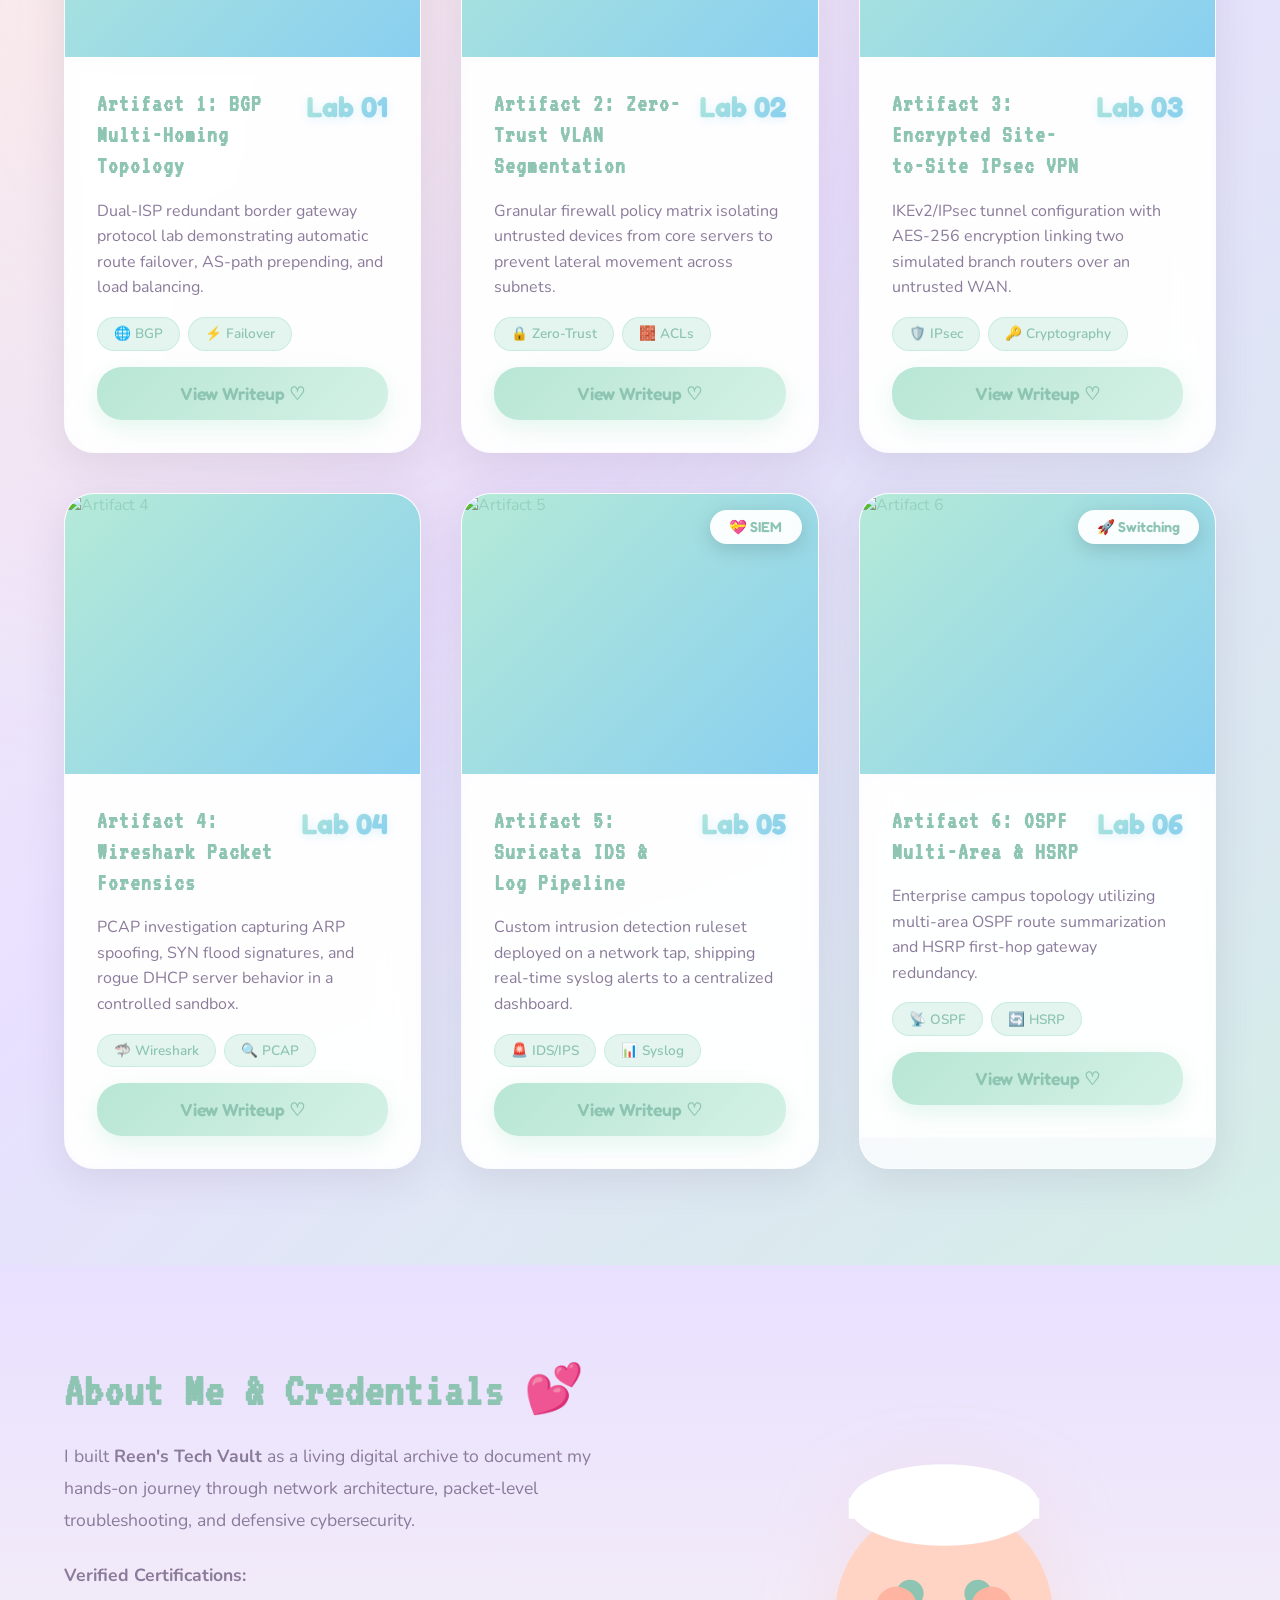
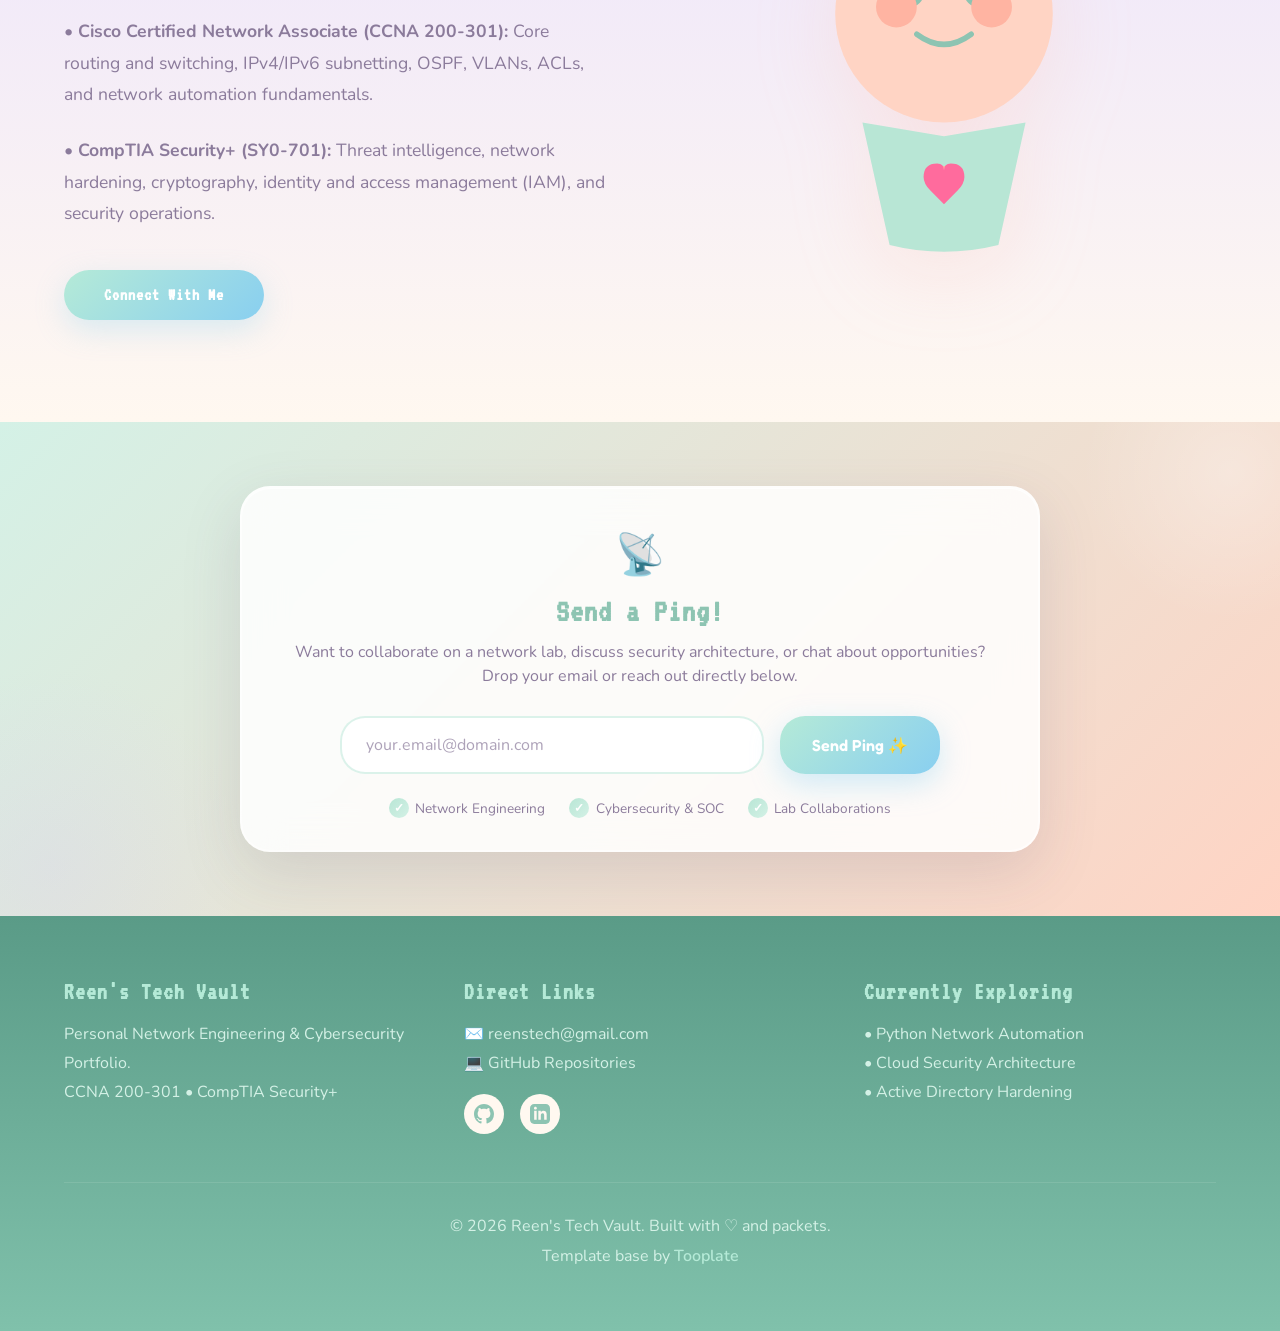
==== commit c5fcef9c: "oops forgot to change the file names to the standalone ones in the html file" ====
--- a/index.html
+++ b/index.html
@@ -16,7 +16,7 @@
     <link rel="preconnect" href="https://fonts.googleapis.com">
     <link rel="preconnect" href="https://fonts.gstatic.com" crossorigin>
     <link href="https://fonts.googleapis.com/css2?family=Fredoka:wght@300;400;500;600;700&family=Nunito:wght@300;400;600;700&family=VT323&display=swap" rel="stylesheet">
-    <link rel="stylesheet" href="tooplate-2168-sweet-bakery.css">
+    <link rel="stylesheet" href="vault-portfolio.css">
     <style>
         /* Override blue hero background to match the warm cream/pastel About section */
         .hero-wrapper, .hero {
@@ -536,6 +536,6 @@
             </div>
         </div>
     </footer>
-    <script src="tooplate-2168-sweet-bakery.js"></script>
+    <script src="vault-portfolio.js"></script>
 </body>
 </html>
--- a/vault-portfolio.css
+++ b/vault-portfolio.css
@@ -0,0 +1,1568 @@
+/*
+
+    Tooplate 2168 Sweet Bakery
+
+    https://www.tooplate.com/view/2168-sweet-bakery
+
+    Free HTML CSS Template
+
+*/
+
+:root {
+	--peach: #FFB4A2;
+	--peach-light: #FFD4C4;
+	--mint: #B8E6D5;
+	--mint-light: #D4F1E6;
+	--lavender: #D4C5F9;
+	--lavender-light: #E8E0FF;
+	--cream: #FFF8F0;
+	--cream-dark: #FFF0DC;
+	--pink: #FFB8D2;
+	--yellow: #FFF4B8;
+	--text-dark: #8DC4B2;
+	--text-medium: #8B7B9B;
+	--shadow: rgba(90, 74, 106, 0.1);
+
+	/* Fresh Mint to Aqua Gradient */
+	--mint-fresh: #B5EAD7;
+	--aqua: #89CFF0;
+}
+
+* {
+	margin: 0;
+	padding: 0;
+	box-sizing: border-box;
+}
+
+html {
+	overflow-x: hidden;
+	scroll-padding-top: 110px; /* keeps anchor targets clear of the sticky bar */
+}
+
+body {
+	font-family: 'Nunito', sans-serif;
+	background: linear-gradient(180deg,
+			rgba(181, 234, 215, 0.2) 0%,
+			rgba(137, 207, 240, 0.15) 30%,
+			rgba(255, 248, 240, 0.95) 60%,
+			var(--cream) 100%);
+	color: var(--text-dark);
+	min-height: 100vh;
+}
+
+.hero-wrapper {
+	padding: 2rem 5%;
+	background: transparent;
+}
+
+/* Decorative floating elements */
+.float-decoration {
+	position: fixed;
+	pointer-events: none;
+	z-index: 1;
+	opacity: 0.6;
+}
+
+.sparkle {
+	animation: float 6s ease-in-out infinite;
+}
+
+.sparkle-1 {
+	top: 10%;
+	left: 5%;
+	animation-delay: 0s;
+}
+
+.sparkle-2 {
+	top: 60%;
+	right: 8%;
+	animation-delay: 2s;
+}
+
+.sparkle-3 {
+	bottom: 15%;
+	left: 15%;
+	animation-delay: 4s;
+}
+
+@keyframes float {
+
+	0%,
+	100% {
+		transform: translateY(0) rotate(0deg);
+	}
+
+	50% {
+		transform: translateY(-20px) rotate(180deg);
+	}
+}
+
+/* Header/Navigation */
+header {
+	padding: 1.2rem 5%;
+	display: flex;
+	justify-content: space-between;
+	align-items: center;
+	position: sticky;
+	top: 0;
+	z-index: 1000;
+	background: rgba(255, 248, 240, 0.9);
+	backdrop-filter: blur(14px);
+	-webkit-backdrop-filter: blur(14px);
+	box-shadow: 0 2px 20px rgba(0, 0, 0, 0.04);
+	transition: padding 0.3s ease;
+}
+
+header>* {
+	max-width: 1400px;
+}
+
+.header-wrapper {
+	max-width: 1400px;
+	margin: 0 auto;
+	width: 100%;
+	display: flex;
+	justify-content: space-between;
+	align-items: center;
+}
+
+.logo {
+	font-family: 'Fredoka', sans-serif;
+	font-size: 2rem;
+	font-weight: 600;
+	color: var(--text-dark);
+	display: flex;
+	align-items: center;
+	gap: 0.5rem;
+}
+
+.logo-icon {
+	width: 50px;
+	height: 50px;
+	animation: bounce 2s ease-in-out infinite;
+}
+
+@keyframes bounce {
+
+	0%,
+	100% {
+		transform: translateY(0);
+	}
+
+	50% {
+		transform: translateY(-10px);
+	}
+}
+
+nav {
+	display: flex;
+	gap: 2.5rem;
+	align-items: center;
+}
+
+nav a {
+	text-decoration: none;
+	color: var(--text-medium);
+	font-weight: 600;
+	font-size: 1.1rem;
+	position: relative;
+	transition: all 0.3s ease;
+	padding: 0.5rem 1rem;
+	border-radius: 20px;
+}
+
+nav a:hover {
+	color: var(--text-dark);
+	background: rgba(255, 180, 162, 0.1);
+}
+
+nav a.active {
+	color: white;
+	background: linear-gradient(135deg, var(--mint-fresh), var(--aqua));
+	box-shadow: 0 5px 15px rgba(137, 207, 240, 0.3);
+}
+
+nav a::after {
+	display: none;
+}
+
+/* Mobile Menu Toggle */
+.menu-toggle {
+	display: none;
+	flex-direction: column;
+	gap: 6px;
+	cursor: pointer;
+	z-index: 1000;
+}
+
+.menu-toggle span {
+	width: 30px;
+	height: 3px;
+	background: var(--text-dark);
+	border-radius: 10px;
+	transition: all 0.3s ease;
+}
+
+.menu-toggle.active span:nth-child(1) {
+	transform: rotate(45deg) translate(8px, 8px);
+}
+
+.menu-toggle.active span:nth-child(2) {
+	opacity: 0;
+}
+
+.menu-toggle.active span:nth-child(3) {
+	transform: rotate(-45deg) translate(8px, -8px);
+}
+
+/* Hero Section */
+.hero {
+	padding: 3rem 5% 4rem;
+	display: grid;
+	grid-template-columns: 1fr 1fr;
+	gap: 3rem;
+	align-items: center;
+	min-height: auto;
+	max-width: 1400px;
+	margin: 0 auto;
+	position: relative;
+	background: linear-gradient(135deg,
+			rgba(181, 234, 215, 0.15) 0%,
+			rgba(137, 207, 240, 0.15) 50%,
+			rgba(255, 248, 240, 0.3) 100%);
+	border-radius: 30px;
+}
+
+.hero-content h1 {
+	font-family: 'Fredoka', sans-serif;
+	font-size: 4.5rem;
+	font-weight: 700;
+	line-height: 1.1;
+	margin-bottom: 1.5rem;
+	background: linear-gradient(135deg, var(--mint-fresh), var(--aqua));
+	-webkit-background-clip: text;
+	-webkit-text-fill-color: transparent;
+	background-clip: text;
+	animation: fadeInUp 0.8s ease;
+}
+
+@keyframes fadeInUp {
+	from {
+		opacity: 0;
+		transform: translateY(30px);
+	}
+
+	to {
+		opacity: 1;
+		transform: translateY(0);
+	}
+}
+
+.hero-content p {
+	font-size: 1.3rem;
+	color: var(--text-medium);
+	margin-bottom: 2.5rem;
+	line-height: 1.6;
+	animation: fadeInUp 0.8s ease 0.2s backwards;
+}
+
+.hero-buttons {
+	display: flex;
+	gap: 1.5rem;
+	animation: fadeInUp 0.8s ease 0.4s backwards;
+}
+
+.btn {
+	padding: 1rem 2.5rem;
+	border-radius: 50px;
+	text-decoration: none;
+	font-weight: 600;
+	font-size: 1.1rem;
+	transition: all 0.3s ease;
+	display: inline-block;
+	position: relative;
+	overflow: hidden;
+}
+
+.btn-primary {
+	background: linear-gradient(135deg, var(--mint-fresh), var(--aqua));
+	color: white;
+	box-shadow: 0 10px 30px rgba(137, 207, 240, 0.3);
+}
+
+.btn-primary:hover {
+	transform: translateY(-3px);
+	box-shadow: 0 15px 40px rgba(137, 207, 240, 0.4);
+}
+
+.btn-secondary {
+	background: white;
+	color: var(--text-dark);
+	border: 2px solid var(--peach-light);
+	box-shadow: 0 10px 30px var(--shadow);
+}
+
+.btn-secondary:hover {
+	background: var(--cream-dark);
+	transform: translateY(-3px);
+}
+
+.hero-image {
+	position: relative;
+	animation: fadeIn 1s ease 0.5s backwards;
+}
+
+@keyframes fadeIn {
+	from {
+		opacity: 0;
+	}
+
+	to {
+		opacity: 1;
+	}
+}
+
+/* Today's Special Section */
+.todays-special {
+	padding: 6rem 5%;
+	background: linear-gradient(135deg, var(--peach-light) 0%, var(--lavender-light) 100%);
+	position: relative;
+	overflow: hidden;
+}
+
+.todays-special::before {
+	content: '';
+	position: absolute;
+	top: -50%;
+	left: -50%;
+	width: 200%;
+	height: 200%;
+	background: radial-gradient(circle, rgba(255, 255, 255, 0.3) 0%, transparent 70%);
+	animation: rotate 20s linear infinite;
+}
+
+@keyframes rotate {
+	from {
+		transform: rotate(0deg);
+	}
+
+	to {
+		transform: rotate(360deg);
+	}
+}
+
+.special-container {
+	max-width: 1200px;
+	margin: 0 auto;
+	position: relative;
+	z-index: 1;
+}
+
+.special-badge {
+	display: inline-block;
+	background: linear-gradient(135deg, var(--peach), var(--pink));
+	color: white;
+	padding: 0.8rem 2rem;
+	border-radius: 30px;
+	font-family: 'Fredoka', sans-serif;
+	font-weight: 600;
+	font-size: 1rem;
+	margin-bottom: 1rem;
+	box-shadow: 0 10px 30px rgba(255, 184, 210, 0.4);
+	animation: pulse 2s ease-in-out infinite;
+}
+
+@keyframes pulse {
+
+	0%,
+	100% {
+		transform: scale(1);
+		box-shadow: 0 10px 30px rgba(255, 184, 210, 0.4);
+	}
+
+	50% {
+		transform: scale(1.05);
+		box-shadow: 0 15px 40px rgba(255, 184, 210, 0.6);
+	}
+}
+
+.special-content {
+	display: grid;
+	grid-template-columns: 1fr 1fr;
+	gap: 4rem;
+	align-items: center;
+	background: rgba(255, 255, 255, 0.8);
+	backdrop-filter: blur(30px);
+	-webkit-backdrop-filter: blur(30px);
+	border-radius: 40px;
+	padding: 3rem;
+	box-shadow:
+		0 20px 60px rgba(90, 74, 106, 0.15),
+		inset 0 1px 0 rgba(255, 255, 255, 0.8);
+	border: 2px solid rgba(255, 255, 255, 0.5);
+}
+
+.special-image {
+	position: relative;
+	border-radius: 30px;
+	overflow: hidden;
+	box-shadow: 0 20px 50px rgba(90, 74, 106, 0.2);
+	transform: perspective(1000px);
+	transition: transform 0.6s ease;
+}
+
+.special-image:hover {
+	transform: perspective(1000px) rotateY(-5deg) rotateX(5deg);
+}
+
+.special-image img {
+	width: 100%;
+	height: 500px;
+	object-fit: cover;
+	display: block;
+	transition: transform 0.6s ease;
+}
+
+.special-image:hover img {
+	transform: scale(1.1);
+}
+
+.special-tag {
+	position: absolute;
+	top: 1.5rem;
+	left: 1.5rem;
+	background: linear-gradient(135deg, #FF6B9D, #FF8FB8);
+	color: white;
+	padding: 0.8rem 1.5rem;
+	border-radius: 25px;
+	font-family: 'Fredoka', sans-serif;
+	font-weight: 600;
+	font-size: 1rem;
+	box-shadow: 0 10px 30px rgba(255, 107, 157, 0.4);
+	z-index: 2;
+	animation: bounce 2s ease-in-out infinite;
+}
+
+.stock-indicator {
+	position: absolute;
+	bottom: 1.5rem;
+	right: 1.5rem;
+	background: rgba(255, 255, 255, 0.95);
+	backdrop-filter: blur(10px);
+	padding: 0.8rem 1.5rem;
+	border-radius: 25px;
+	font-family: 'Fredoka', sans-serif;
+	font-weight: 600;
+	color: var(--text-dark);
+	box-shadow: 0 10px 30px rgba(0, 0, 0, 0.15);
+	z-index: 2;
+}
+
+.stock-bar {
+	margin-top: 0.5rem;
+	height: 6px;
+	background: rgba(212, 197, 249, 0.3);
+	border-radius: 10px;
+	overflow: hidden;
+}
+
+.stock-fill {
+	height: 100%;
+	background: linear-gradient(90deg, var(--peach), var(--lavender));
+	border-radius: 10px;
+	animation: fillBar 3s ease;
+}
+
+@keyframes fillBar {
+	from {
+		width: 0;
+	}
+
+	to {
+		width: 35%;
+	}
+}
+
+.special-details h2 {
+	font-family: 'Fredoka', sans-serif;
+	font-size: 2.2rem;
+	color: var(--text-dark);
+	margin-bottom: 1rem;
+	line-height: 1.2;
+}
+
+.special-price-row {
+	display: flex;
+	align-items: center;
+	gap: 1.5rem;
+	margin-bottom: 1.5rem;
+}
+
+.special-original-price {
+	font-family: 'Fredoka', sans-serif;
+	font-size: 1.8rem;
+	color: var(--text-medium);
+	text-decoration: line-through;
+	opacity: 0.6;
+}
+
+.special-price {
+	font-family: 'Fredoka', sans-serif;
+	font-size: 3rem;
+	font-weight: 700;
+	background: linear-gradient(135deg, var(--mint-fresh), var(--aqua));
+	-webkit-background-clip: text;
+	-webkit-text-fill-color: transparent;
+	background-clip: text;
+}
+
+.special-discount {
+	background: linear-gradient(135deg, #FF6B9D, #FF8FB8);
+	color: white;
+	padding: 0.5rem 1.2rem;
+	border-radius: 20px;
+	font-family: 'Fredoka', sans-serif;
+	font-weight: 700;
+	font-size: 1.2rem;
+	box-shadow: 0 5px 20px rgba(255, 107, 157, 0.3);
+}
+
+.special-description {
+	font-size: 1.2rem;
+	line-height: 1.8;
+	color: var(--text-medium);
+	margin-bottom: 2rem;
+}
+
+/* Countdown Timer */
+.countdown-container {
+	background: linear-gradient(135deg, rgba(255, 180, 162, 0.2), rgba(212, 197, 249, 0.2));
+	border-radius: 25px;
+	padding: 2rem;
+	margin-bottom: 2rem;
+	border: 2px solid rgba(255, 180, 162, 0.3);
+}
+
+.countdown-label {
+	font-family: 'Fredoka', sans-serif;
+	font-size: 1.1rem;
+	color: var(--text-dark);
+	margin-bottom: 1rem;
+	text-align: center;
+	font-weight: 600;
+}
+
+.countdown {
+	display: grid;
+	grid-template-columns: repeat(4, 1fr);
+	gap: 1rem;
+}
+
+.countdown-item {
+	text-align: center;
+	background: white;
+	padding: 1.5rem 1rem;
+	border-radius: 20px;
+	box-shadow: 0 10px 30px rgba(90, 74, 106, 0.1);
+	transition: all 0.3s ease;
+}
+
+.countdown-item:hover {
+	transform: translateY(-5px);
+	box-shadow: 0 15px 40px rgba(255, 180, 162, 0.3);
+}
+
+.countdown-number {
+	font-family: 'Fredoka', sans-serif;
+	font-size: 2.5rem;
+	font-weight: 600;
+	background: linear-gradient(135deg, var(--mint-fresh), var(--aqua));
+	-webkit-background-clip: text;
+	-webkit-text-fill-color: transparent;
+	background-clip: text;
+	display: block;
+	line-height: 1;
+}
+
+.countdown-label-text {
+	font-family: 'Nunito', sans-serif;
+	font-size: 0.75rem;
+	color: var(--text-medium);
+	margin-top: 0.5rem;
+	font-weight: 600;
+	text-transform: uppercase;
+	letter-spacing: 1px;
+}
+
+.special-cta {
+	display: flex;
+	gap: 1rem;
+}
+
+.btn-special {
+	flex: 1;
+	padding: 1.2rem 2rem;
+	background: linear-gradient(135deg, var(--mint-fresh), var(--aqua));
+	color: white;
+	border: none;
+	border-radius: 30px;
+	font-family: 'Fredoka', sans-serif;
+	font-size: 1.2rem;
+	font-weight: 600;
+	cursor: pointer;
+	box-shadow: 0 15px 40px rgba(137, 207, 240, 0.4);
+	transition: all 0.4s ease;
+	position: relative;
+	overflow: hidden;
+}
+
+.btn-special::before {
+	content: '';
+	position: absolute;
+	top: 50%;
+	left: 50%;
+	width: 0;
+	height: 0;
+	border-radius: 50%;
+	background: rgba(255, 255, 255, 0.3);
+	transform: translate(-50%, -50%);
+	transition: width 0.6s ease, height 0.6s ease;
+}
+
+.btn-special:hover::before {
+	width: 500px;
+	height: 500px;
+}
+
+.btn-special:hover {
+	transform: translateY(-5px);
+	box-shadow: 0 20px 50px rgba(137, 207, 240, 0.5);
+}
+
+.btn-special span {
+	position: relative;
+	z-index: 1;
+}
+
+.btn-notify {
+	flex: 0.5;
+	padding: 1.2rem 1.5rem;
+	background: white;
+	color: var(--text-dark);
+	border: 2px solid var(--peach);
+	border-radius: 30px;
+	font-family: 'Fredoka', sans-serif;
+	font-size: 1.2rem;
+	font-weight: 600;
+	cursor: pointer;
+	transition: all 0.3s ease;
+}
+
+.btn-notify:hover {
+	background: var(--peach-light);
+	transform: translateY(-5px);
+}
+
+/* Responsive */
+@media (max-width: 968px) {
+	.special-content {
+		grid-template-columns: 1fr;
+		gap: 2rem;
+		padding: 2rem;
+	}
+
+	.special-details h2 {
+		font-size: 2rem;
+	}
+
+	.special-price {
+		font-size: 2.5rem;
+	}
+
+	.countdown {
+		grid-template-columns: repeat(4, 1fr);
+		gap: 0.5rem;
+	}
+
+	.countdown-item {
+		padding: 1rem 0.5rem;
+	}
+
+	.countdown-number {
+		font-size: 2rem;
+	}
+
+	.special-cta {
+		flex-direction: column;
+	}
+
+	.btn-notify {
+		flex: 1;
+	}
+}
+
+@media (max-width: 600px) {
+	.special-details h2 {
+		font-size: 2rem;
+	}
+
+	.countdown-number {
+		font-size: 1.5rem;
+	}
+
+	.countdown-label-text {
+		font-size: 0.7rem;
+	}
+
+	.special-image img {
+		height: 350px;
+	}
+}
+
+.hero-image {
+	position: relative;
+}
+
+.hero-image-container {
+	position: relative;
+	width: 100%;
+	max-width: 500px;
+	height: 500px;
+	margin: 0 auto;
+}
+
+.hero-illustration {
+	width: 100%;
+	max-width: 500px;
+	height: auto;
+	filter: drop-shadow(0 20px 40px rgba(212, 197, 249, 0.3));
+	position: absolute;
+	top: 0;
+	left: 0;
+	opacity: 0;
+	transition: opacity 1s ease-in-out;
+}
+
+.hero-illustration.active {
+	opacity: 1;
+}
+
+/* Features Section */
+.features {
+	padding: 6rem 5%;
+	background: linear-gradient(180deg, var(--cream) 0%, var(--mint-light) 100%);
+	position: relative;
+}
+
+.section-title {
+	font-family: 'Fredoka', sans-serif;
+	font-size: 3rem;
+	text-align: center;
+	margin-bottom: 1rem;
+	color: var(--text-dark);
+}
+
+.section-subtitle {
+	text-align: center;
+	font-size: 1.2rem;
+	color: var(--text-medium);
+	margin-bottom: 4rem;
+}
+
+.features-grid {
+	display: grid;
+	grid-template-columns: repeat(auto-fit, minmax(280px, 1fr));
+	gap: 2.5rem;
+	max-width: 1200px;
+	margin: 0 auto;
+}
+
+.feature-card {
+	background: white;
+	border-radius: 30px;
+	padding: 2.5rem;
+	text-align: center;
+	box-shadow: 0 15px 40px var(--shadow);
+	transition: all 0.4s ease;
+	position: relative;
+	overflow: hidden;
+}
+
+.feature-card::before {
+	content: '';
+	position: absolute;
+	top: -50%;
+	left: -50%;
+	width: 200%;
+	height: 200%;
+	background: linear-gradient(45deg, transparent, rgba(212, 197, 249, 0.1), transparent);
+	transform: rotate(45deg);
+	transition: all 0.5s ease;
+}
+
+.feature-card:hover::before {
+	left: 100%;
+}
+
+.feature-card:hover {
+	transform: translateY(-10px) rotate(-2deg);
+	box-shadow: 0 20px 50px rgba(212, 197, 249, 0.3);
+}
+
+.feature-icon {
+	width: 80px;
+	height: 80px;
+	margin: 0 auto 1.5rem;
+}
+
+.feature-card h3 {
+	font-family: 'Fredoka', sans-serif;
+	font-size: 1.5rem;
+	margin-bottom: 1rem;
+	color: var(--text-dark);
+}
+
+.feature-card p {
+	color: var(--text-medium);
+	line-height: 1.6;
+}
+
+/* Menu Section - Modern 3D Grid Design */
+.menu {
+	padding: 6rem 5%;
+	background: linear-gradient(135deg, var(--cream) 0%, var(--lavender-light) 50%, var(--mint-light) 100%);
+	position: relative;
+	overflow: hidden;
+}
+
+.menu::before {
+	content: '';
+	position: absolute;
+	top: 0;
+	left: 0;
+	right: 0;
+	bottom: 0;
+	background:
+		radial-gradient(circle at 20% 30%, rgba(255, 180, 162, 0.15) 0%, transparent 50%),
+		radial-gradient(circle at 80% 70%, rgba(212, 197, 249, 0.15) 0%, transparent 50%);
+	pointer-events: none;
+}
+
+.menu-container {
+	max-width: 1400px;
+	margin: 0 auto;
+	position: relative;
+	z-index: 1;
+}
+
+.menu-grid {
+	display: grid;
+	grid-template-columns: repeat(3, 1fr);
+	gap: 2.5rem;
+	margin-top: 3rem;
+	perspective: 1500px;
+}
+
+.menu-item {
+	background: rgba(255, 255, 255, 0.75);
+	backdrop-filter: blur(20px);
+	-webkit-backdrop-filter: blur(20px);
+	border-radius: 30px;
+	overflow: hidden;
+	box-shadow:
+		0 10px 40px rgba(90, 74, 106, 0.12),
+		inset 0 1px 0 rgba(255, 255, 255, 0.6);
+	transition: all 0.6s cubic-bezier(0.34, 1.56, 0.64, 1);
+	position: relative;
+	border: 1px solid rgba(255, 255, 255, 0.4);
+	transform-style: preserve-3d;
+	animation: floatIn 0.8s ease backwards;
+}
+
+.menu-item:nth-child(1) {
+	animation-delay: 0.1s;
+}
+
+.menu-item:nth-child(2) {
+	animation-delay: 0.2s;
+}
+
+.menu-item:nth-child(3) {
+	animation-delay: 0.3s;
+}
+
+.menu-item:nth-child(4) {
+	animation-delay: 0.4s;
+}
+
+.menu-item:nth-child(5) {
+	animation-delay: 0.5s;
+}
+
+.menu-item:nth-child(6) {
+	animation-delay: 0.6s;
+}
+
+@keyframes floatIn {
+	from {
+		opacity: 0;
+		transform: translateY(50px) rotateX(20deg);
+	}
+
+	to {
+		opacity: 1;
+		transform: translateY(0) rotateX(0);
+	}
+}
+
+.menu-item::before {
+	content: '';
+	position: absolute;
+	top: 0;
+	left: -100%;
+	width: 100%;
+	height: 100%;
+	background: linear-gradient(90deg,
+			transparent,
+			rgba(255, 255, 255, 0.3),
+			transparent);
+	transition: left 0.7s ease;
+	pointer-events: none;
+	z-index: 10;
+}
+
+.menu-item:hover::before {
+	left: 100%;
+}
+
+.menu-item:hover {
+	transform: translateY(-20px) rotateX(5deg) rotateY(-2deg) scale(1.03);
+	box-shadow:
+		0 25px 60px rgba(255, 180, 162, 0.35),
+		0 15px 30px rgba(212, 197, 249, 0.2),
+		inset 0 1px 0 rgba(255, 255, 255, 0.8);
+	border-color: rgba(255, 180, 162, 0.6);
+}
+
+.menu-item-image {
+	width: 100%;
+	height: 280px;
+	position: relative;
+	overflow: hidden;
+	background: linear-gradient(135deg, var(--mint-fresh), var(--aqua));
+}
+
+.menu-item-image img {
+	width: 100%;
+	height: 100%;
+	object-fit: cover;
+	transition: transform 0.8s cubic-bezier(0.34, 1.56, 0.64, 1);
+	filter: brightness(1.05) contrast(1.05);
+}
+
+.menu-item:hover .menu-item-image img {
+	transform: scale(1.15) rotate(3deg);
+}
+
+.menu-item-overlay {
+	position: absolute;
+	top: 0;
+	left: 0;
+	right: 0;
+	bottom: 0;
+	background: linear-gradient(180deg, transparent 40%, rgba(90, 74, 106, 0.4) 100%);
+	opacity: 0;
+	transition: opacity 0.5s ease;
+}
+
+.menu-item:hover .menu-item-overlay {
+	opacity: 1;
+}
+
+.menu-item-badge {
+	position: absolute;
+	top: 1rem;
+	right: 1rem;
+	background: rgba(255, 255, 255, 0.95);
+	backdrop-filter: blur(10px);
+	padding: 0.5rem 1.2rem;
+	border-radius: 25px;
+	font-family: 'Fredoka', sans-serif;
+	font-size: 0.9rem;
+	font-weight: 600;
+	color: var(--text-dark);
+	box-shadow: 0 5px 20px rgba(0, 0, 0, 0.15);
+	z-index: 2;
+	transform: translateZ(30px);
+	animation: badgePulse 2s ease-in-out infinite;
+}
+
+@keyframes badgePulse {
+
+	0%,
+	100% {
+		transform: translateZ(30px) scale(1);
+	}
+
+	50% {
+		transform: translateZ(30px) scale(1.05);
+	}
+}
+
+.menu-item-content {
+	padding: 2rem;
+	display: flex;
+	flex-direction: column;
+	gap: 1rem;
+	background: rgba(255, 255, 255, 0.5);
+	backdrop-filter: blur(10px);
+	position: relative;
+}
+
+.menu-item-header {
+	display: flex;
+	justify-content: space-between;
+	align-items: flex-start;
+	gap: 1rem;
+}
+
+.menu-item h3 {
+	font-family: 'Fredoka', sans-serif;
+	font-size: 1.5rem;
+	color: var(--text-dark);
+	margin: 0;
+	line-height: 1.3;
+}
+
+.menu-item-price {
+	font-family: 'Fredoka', sans-serif;
+	font-size: 1.8rem;
+	font-weight: 700;
+	background: linear-gradient(135deg, var(--mint-fresh), var(--aqua));
+	-webkit-background-clip: text;
+	-webkit-text-fill-color: transparent;
+	background-clip: text;
+	white-space: nowrap;
+	text-shadow: 0 2px 10px rgba(137, 207, 240, 0.3);
+}
+
+.menu-item p {
+	color: var(--text-medium);
+	line-height: 1.6;
+	font-size: 1rem;
+	margin: 0;
+}
+
+.menu-item-tags {
+	display: flex;
+	gap: 0.5rem;
+	flex-wrap: wrap;
+}
+
+.tag {
+	padding: 0.4rem 1rem;
+	background: rgba(184, 230, 213, 0.4);
+	backdrop-filter: blur(5px);
+	border-radius: 20px;
+	font-size: 0.85rem;
+	color: var(--text-dark);
+	font-weight: 600;
+	border: 1px solid rgba(184, 230, 213, 0.6);
+	transition: all 0.3s ease;
+}
+
+.tag:hover {
+	background: rgba(184, 230, 213, 0.6);
+	transform: translateY(-2px);
+}
+
+.add-to-cart {
+	width: 100%;
+	padding: 1rem;
+	background: linear-gradient(135deg, var(--mint), var(--mint-light));
+	border: none;
+	border-radius: 25px;
+	color: var(--text-dark);
+	font-weight: 600;
+	font-size: 1.1rem;
+	cursor: pointer;
+	transition: all 0.4s ease;
+	font-family: 'Fredoka', sans-serif;
+	box-shadow: 0 8px 25px rgba(184, 230, 213, 0.4);
+	position: relative;
+	overflow: hidden;
+	transform: translateZ(20px);
+}
+
+.add-to-cart::before {
+	content: '';
+	position: absolute;
+	top: 50%;
+	left: 50%;
+	width: 0;
+	height: 0;
+	border-radius: 50%;
+	background: rgba(255, 255, 255, 0.6);
+	transform: translate(-50%, -50%);
+	transition: width 0.6s ease, height 0.6s ease;
+}
+
+.add-to-cart:hover::before {
+	width: 400px;
+	height: 400px;
+}
+
+.add-to-cart:hover {
+	transform: translateZ(20px) scale(1.05);
+	box-shadow: 0 12px 35px rgba(184, 230, 213, 0.6);
+}
+
+.add-to-cart span {
+	position: relative;
+	z-index: 1;
+}
+
+.add-to-cart:active {
+	transform: translateZ(20px) scale(0.98);
+}
+
+/* About Section */
+.about {
+	padding: 6rem 5%;
+	background: linear-gradient(180deg, var(--lavender-light) 0%, var(--cream) 100%);
+}
+
+/* Newsletter Section */
+.newsletter {
+	padding: 4rem 5%;
+	background: linear-gradient(135deg, var(--mint-light) 0%, var(--peach-light) 100%);
+	position: relative;
+	overflow: hidden;
+}
+
+.newsletter::before {
+	content: '';
+	position: absolute;
+	top: -100px;
+	right: -100px;
+	width: 300px;
+	height: 300px;
+	background: radial-gradient(circle, rgba(255, 255, 255, 0.3) 0%, transparent 70%);
+	border-radius: 50%;
+	animation: float 8s ease-in-out infinite;
+}
+
+.newsletter::after {
+	content: '';
+	position: absolute;
+	bottom: -150px;
+	left: -150px;
+	width: 400px;
+	height: 400px;
+	background: radial-gradient(circle, rgba(212, 197, 249, 0.2) 0%, transparent 70%);
+	border-radius: 50%;
+	animation: float 10s ease-in-out infinite reverse;
+}
+
+.newsletter-container {
+	max-width: 800px;
+	margin: 0 auto;
+	text-align: center;
+	position: relative;
+	z-index: 1;
+}
+
+.newsletter-content {
+	background: rgba(255, 255, 255, 0.85);
+	backdrop-filter: blur(20px);
+	-webkit-backdrop-filter: blur(20px);
+	border-radius: 30px;
+	padding: 2.5rem 2.5rem 2rem;
+	box-shadow:
+		0 20px 60px rgba(90, 74, 106, 0.15),
+		inset 0 1px 0 rgba(255, 255, 255, 0.8);
+	border: 2px solid rgba(255, 255, 255, 0.5);
+}
+
+.newsletter-icon {
+	font-size: 2.5rem;
+	margin-bottom: 0.8rem;
+	display: inline-block;
+	animation: bounce 2s ease-in-out infinite;
+}
+
+.newsletter h2 {
+	font-family: 'Fredoka', sans-serif;
+	font-size: 2rem;
+	color: var(--text-dark);
+	margin-bottom: 0.8rem;
+}
+
+.newsletter p {
+	font-size: 1rem;
+	color: var(--text-medium);
+	margin-bottom: 1.8rem;
+	line-height: 1.5;
+}
+
+.newsletter-form {
+	display: flex;
+	gap: 1rem;
+	max-width: 600px;
+	margin: 0 auto 1.5rem;
+}
+
+.newsletter-input {
+	flex: 1;
+	padding: 1rem 1.5rem;
+	border: 2px solid rgba(184, 230, 213, 0.5);
+	border-radius: 25px;
+	font-size: 1rem;
+	font-family: 'Nunito', sans-serif;
+	background: white;
+	transition: all 0.3s ease;
+	outline: none;
+}
+
+.newsletter-input:focus {
+	border-color: var(--mint);
+	box-shadow: 0 5px 25px rgba(184, 230, 213, 0.3);
+	transform: translateY(-2px);
+}
+
+.newsletter-input::placeholder {
+	color: var(--text-medium);
+	opacity: 0.7;
+}
+
+.newsletter-submit {
+	padding: 1rem 2rem;
+	background: linear-gradient(135deg, var(--mint-fresh), var(--aqua));
+	color: white;
+	border: none;
+	border-radius: 25px;
+	font-family: 'Fredoka', sans-serif;
+	font-size: 1rem;
+	font-weight: 600;
+	cursor: pointer;
+	transition: all 0.4s ease;
+	box-shadow: 0 10px 30px rgba(137, 207, 240, 0.4);
+	white-space: nowrap;
+}
+
+.newsletter-submit:hover {
+	transform: translateY(-5px);
+	box-shadow: 0 15px 40px rgba(137, 207, 240, 0.5);
+}
+
+.newsletter-submit:active {
+	transform: translateY(-2px);
+}
+
+.newsletter-benefits {
+	display: flex;
+	justify-content: center;
+	gap: 1.5rem;
+	flex-wrap: wrap;
+}
+
+.newsletter-benefit {
+	display: flex;
+	align-items: center;
+	gap: 0.4rem;
+	color: var(--text-medium);
+	font-size: 0.85rem;
+}
+
+.newsletter-benefit::before {
+	content: '✓';
+	display: flex;
+	align-items: center;
+	justify-content: center;
+	width: 20px;
+	height: 20px;
+	background: linear-gradient(135deg, var(--mint), var(--mint-light));
+	border-radius: 50%;
+	color: white;
+	font-weight: 700;
+	font-size: 0.75rem;
+}
+
+@media (max-width: 768px) {
+	.newsletter {
+		padding: 3rem 5%;
+	}
+
+	.newsletter-content {
+		padding: 2rem 1.5rem 1.5rem;
+	}
+
+	.newsletter h2 {
+		font-size: 1.7rem;
+	}
+
+	.newsletter p {
+		font-size: 0.95rem;
+		margin-bottom: 1.5rem;
+	}
+
+	.newsletter-form {
+		flex-direction: column;
+	}
+
+	.newsletter-submit {
+		width: 100%;
+	}
+
+	.newsletter-benefits {
+		flex-direction: column;
+		gap: 0.8rem;
+	}
+}
+
+.about-content {
+	max-width: 1200px;
+	margin: 0 auto;
+	display: grid;
+	grid-template-columns: 1fr 1fr;
+	gap: 4rem;
+	align-items: center;
+}
+
+.about-text h2 {
+	font-family: 'Fredoka', sans-serif;
+	font-size: 3rem;
+	margin-bottom: 1.5rem;
+	color: var(--text-dark);
+}
+
+.about-text p {
+	font-size: 1.1rem;
+	line-height: 1.8;
+	color: var(--text-medium);
+	margin-bottom: 1.5rem;
+}
+
+.about-image {
+	position: relative;
+}
+
+.about-image svg {
+	width: 100%;
+	height: auto;
+	filter: drop-shadow(0 20px 40px rgba(255, 180, 162, 0.2));
+}
+
+/* Footer */
+footer {
+	padding: 4rem 5%;
+	background: linear-gradient(180deg, #5A9B87 0%, #6DAE99 50%, #80C1AB 100%);
+	color: var(--cream);
+	text-align: center;
+}
+
+.footer-content {
+	max-width: 1200px;
+	margin: 0 auto;
+}
+
+.footer-grid {
+	display: grid;
+	grid-template-columns: repeat(auto-fit, minmax(250px, 1fr));
+	gap: 3rem;
+	margin-bottom: 3rem;
+	text-align: left;
+}
+
+.footer-section h3 {
+	font-family: 'Fredoka', sans-serif;
+	font-size: 1.5rem;
+	margin-bottom: 1rem;
+	color: #B5EAD7;
+}
+
+.footer-section p,
+.footer-section a {
+	color: var(--mint-light);
+	line-height: 1.8;
+	text-decoration: none;
+	display: block;
+	transition: color 0.3s ease;
+}
+
+.footer-section a:hover {
+	color: #B5EAD7;
+}
+
+.social-links {
+	display: flex;
+	gap: 1rem;
+	margin-top: 1rem;
+}
+
+.social-links a {
+	width: 40px;
+	height: 40px;
+	background: var(--cream);
+	border-radius: 50%;
+	display: flex;
+	align-items: center;
+	justify-content: center;
+	transition: all 0.3s ease;
+}
+
+.social-links a:hover {
+	background: #B5EAD7;
+	transform: translateY(-3px);
+}
+
+.copyright {
+	padding-top: 2rem;
+	border-top: 1px solid rgba(255, 248, 240, 0.1);
+	color: var(--mint-light);
+}
+
+/* Responsive Design */
+@media (max-width: 968px) {
+	.hero-wrapper {
+		padding: 1.5rem 5%;
+	}
+
+	.hero {
+		grid-template-columns: 1fr;
+		gap: 2rem;
+		text-align: center;
+		padding: 2rem 5% 3rem;
+	}
+
+	.hero-content h1 {
+		font-size: 3rem;
+	}
+
+	.hero-buttons {
+		justify-content: center;
+	}
+
+	.hero-illustration {
+		max-width: 400px;
+		margin: 0 auto;
+	}
+
+	.hero-image-container {
+		max-width: 400px;
+		height: 400px;
+	}
+
+	.menu-toggle {
+		display: flex;
+	}
+
+	nav {
+		position: fixed;
+		top: 0;
+		right: -100%;
+		width: 70%;
+		height: 100vh;
+		background: rgba(255, 248, 240, 0.98);
+		backdrop-filter: blur(20px);
+		flex-direction: column;
+		justify-content: flex-start;
+		align-items: center;
+		gap: 1rem;
+		padding: 5rem 1rem 2rem;
+		transition: right 0.4s ease;
+		z-index: 999;
+		box-shadow: -5px 0 30px rgba(0, 0, 0, 0.1);
+		overflow-y: auto;
+		overflow-x: hidden;
+	}
+
+	nav.active {
+		right: 0;
+	}
+
+	nav a {
+		font-size: 1.3rem;
+		width: 85%;
+		text-align: center;
+		padding: 0.9rem 1rem;
+		flex-shrink: 0;
+	}
+
+	/* Menu Grid Responsive - 2 columns on tablet */
+	.menu-grid {
+		grid-template-columns: repeat(2, 1fr);
+		gap: 2rem;
+	}
+
+	.about-content {
+		grid-template-columns: 1fr;
+		gap: 2rem;
+	}
+
+	.footer-grid {
+		grid-template-columns: 1fr;
+		text-align: center;
+	}
+
+	.social-links {
+		justify-content: center;
+	}
+}
+
+@media (max-width: 600px) {
+	.hero-wrapper {
+		padding: 1rem 5%;
+	}
+
+	.hero {
+		padding: 1.5rem 5% 2rem;
+	}
+
+	.hero-content h1 {
+		font-size: 2.5rem;
+	}
+
+	.hero-illustration {
+		max-width: 320px;
+	}
+
+	.hero-image-container {
+		max-width: 320px;
+		height: 320px;
+	}
+
+	.section-title {
+		font-size: 2rem;
+	}
+
+	.hero-buttons {
+		flex-direction: column;
+	}
+
+	.btn {
+		width: 100%;
+	}
+
+	nav {
+		width: 85%;
+	}
+
+	/* Menu Grid Responsive - 1 column on mobile */
+	.menu-grid {
+		grid-template-columns: 1fr;
+		gap: 1.5rem;
+	}
+
+	.menu-item-content {
+		padding: 1.5rem;
+	}
+
+	.menu-item h3 {
+		font-size: 1.3rem;
+	}
+
+	.menu-item-image {
+		height: 250px;
+	}
+}
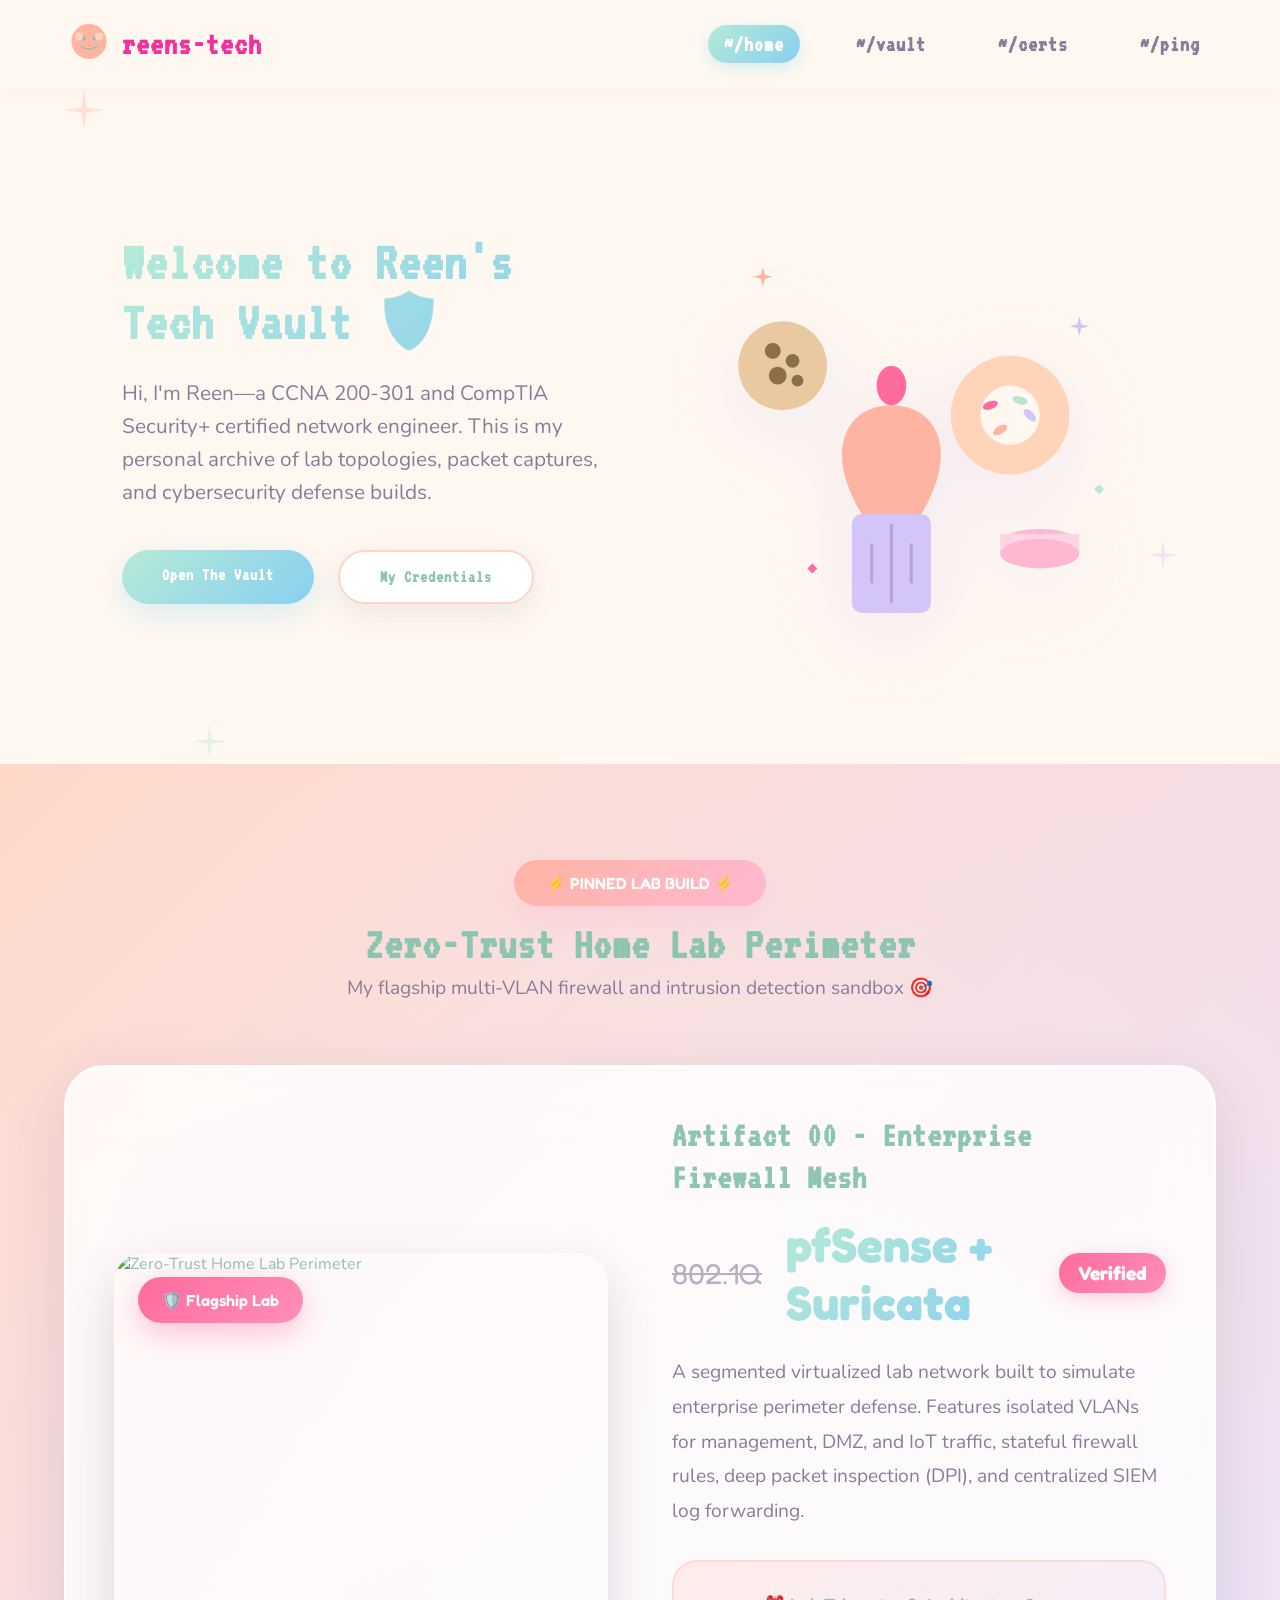
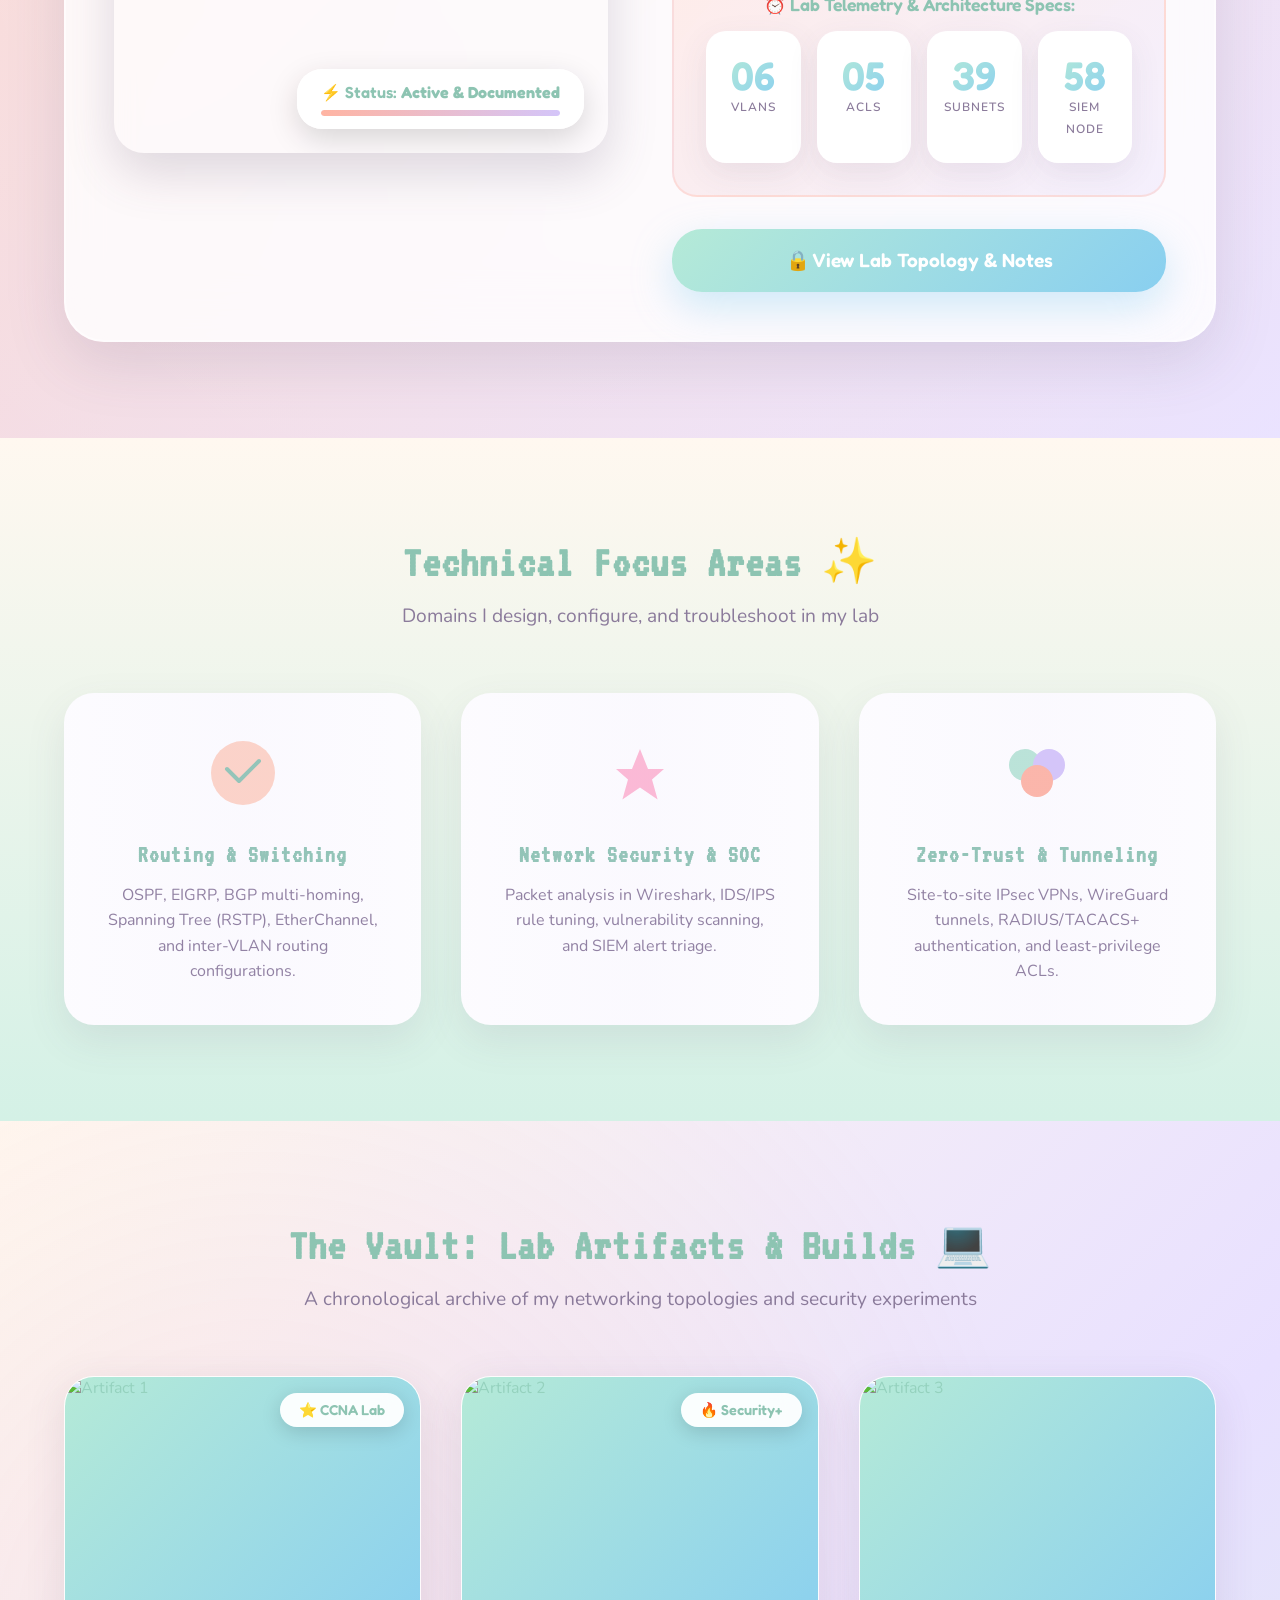
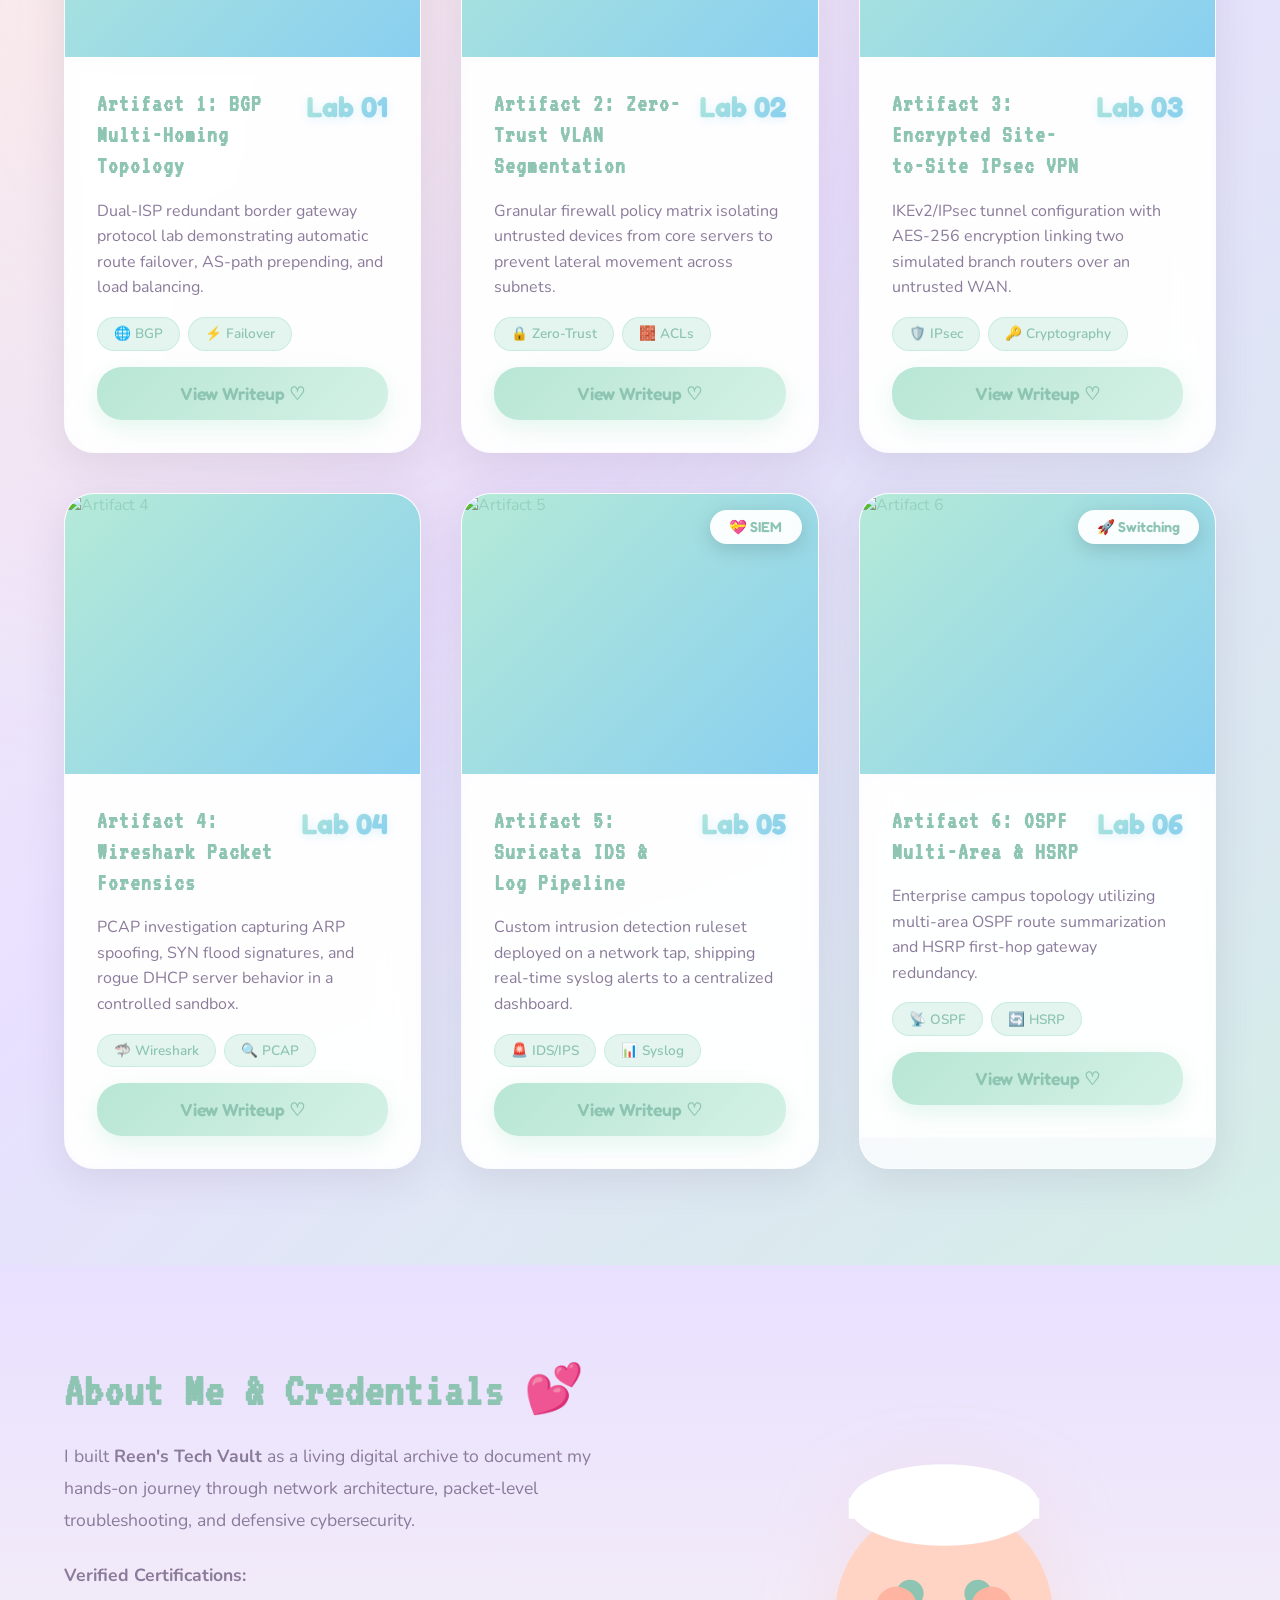
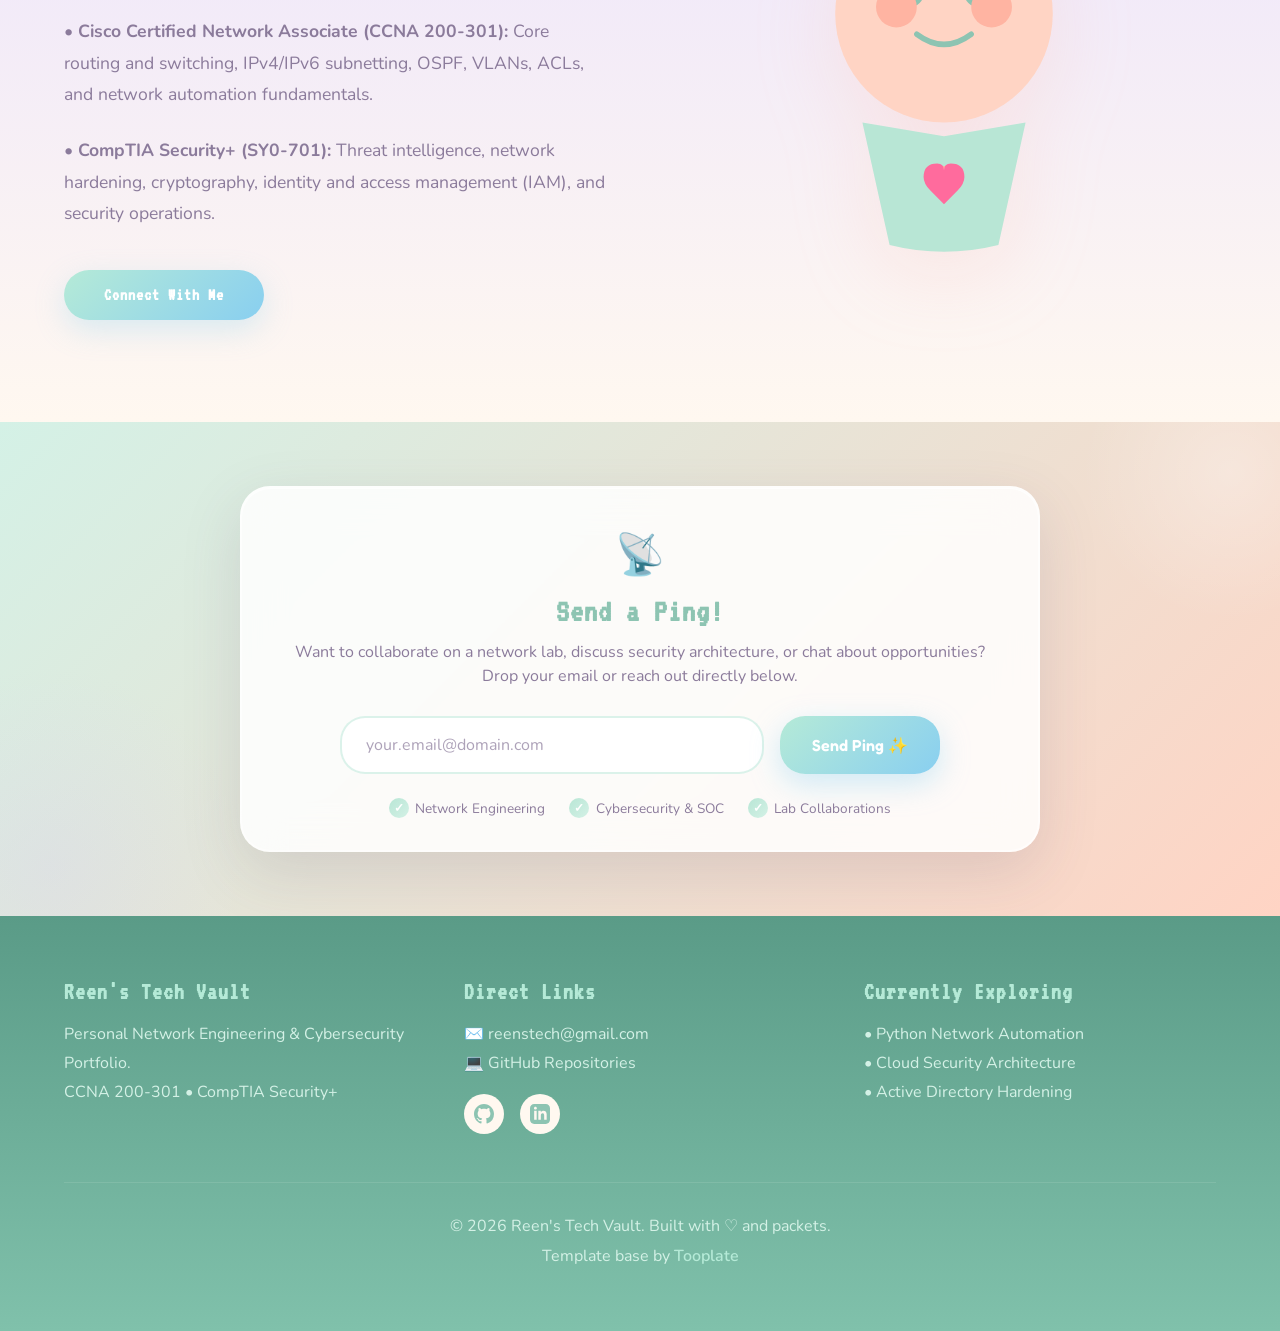
==== commit 91f91f85: "pinkk" ====
--- a/index.html
+++ b/index.html
@@ -54,7 +54,7 @@
     <!-- Header -->
     <header>
         <div class="header-wrapper">
-            <div class="logo" style="font-family: 'VT323', monospace; font-size: 2rem; color: #8280f0; letter-spacing: 1px;">
+            <div class="logo" style="font-family: 'VT323', monospace; font-size: 2rem; color: #f4309c; letter-spacing: 1px;">
                 <svg class="logo-icon" viewBox="0 0 100 100" fill="none" xmlns="http://www.w3.org/2000/svg">
                     <circle cx="50" cy="45" r="35" fill="#FFB4A2"/>
                     <circle cx="38" cy="38" r="5" fill="#8DC4B2"/>
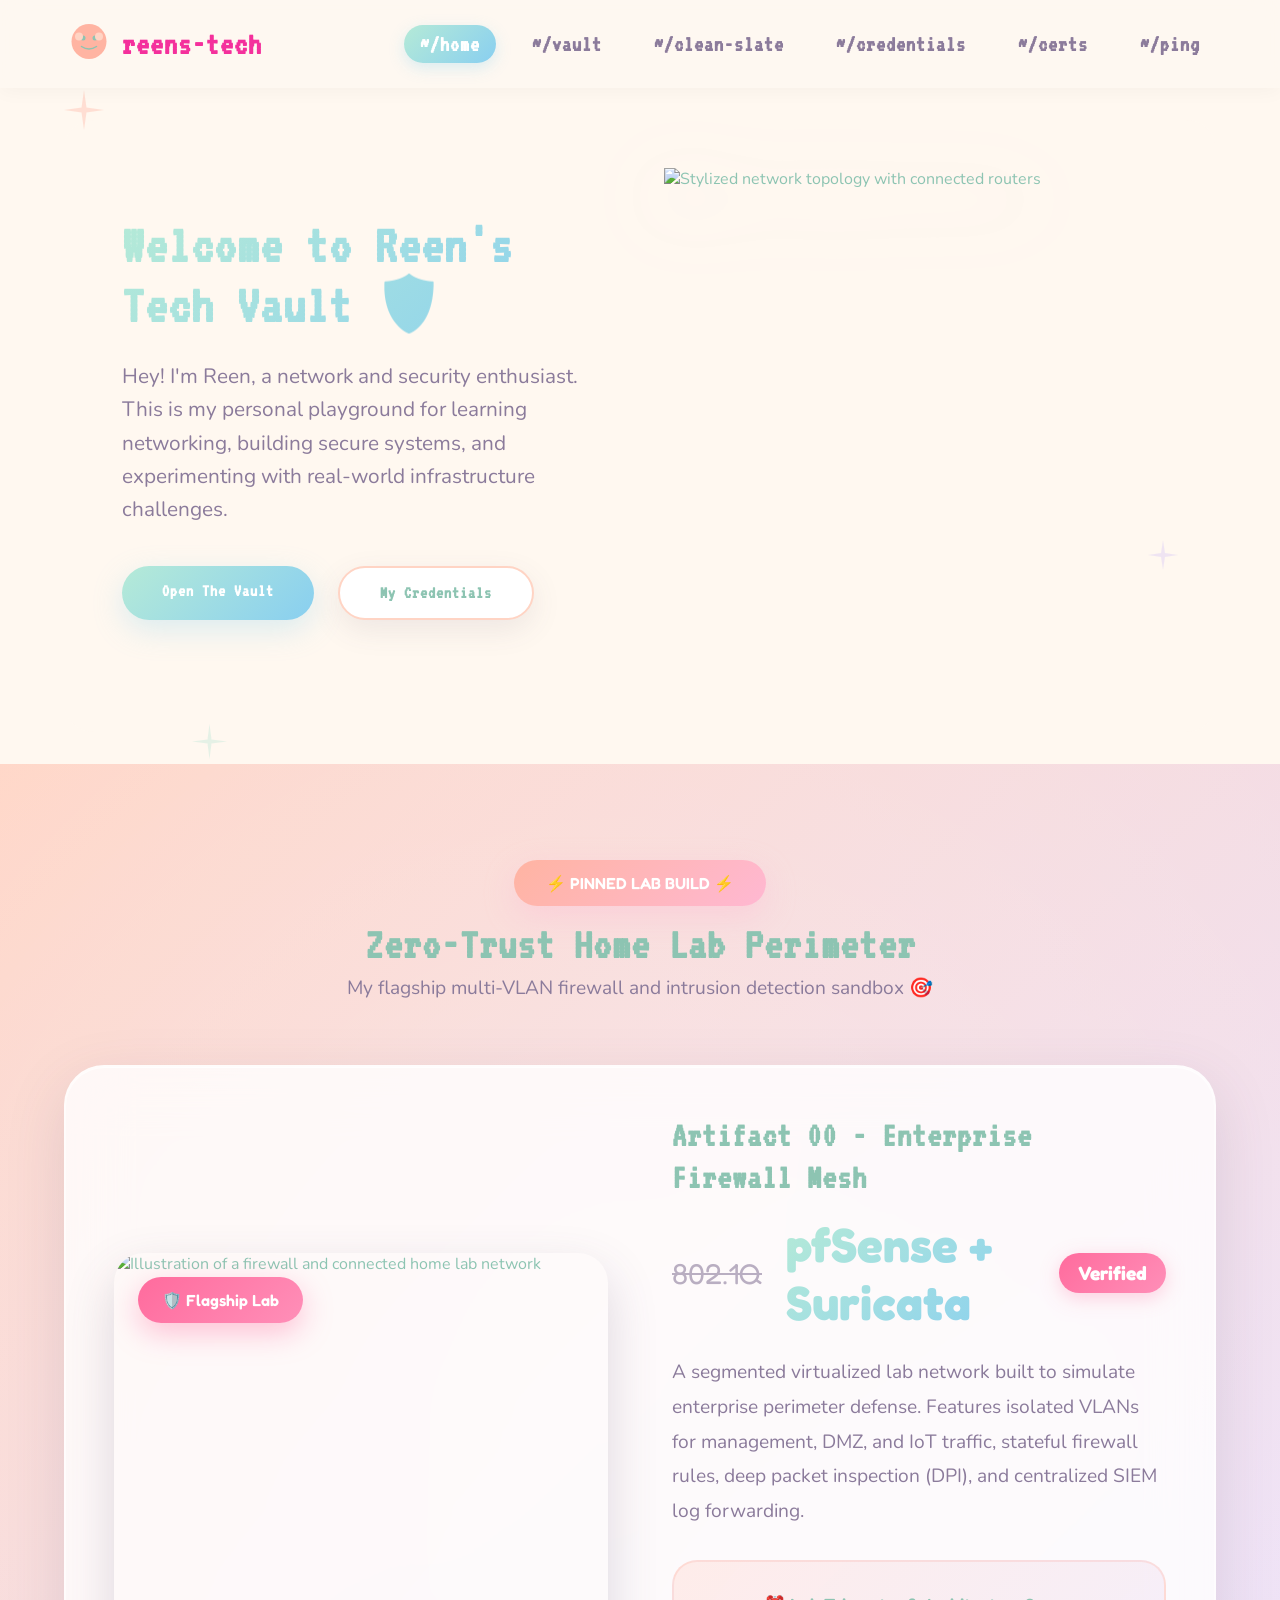
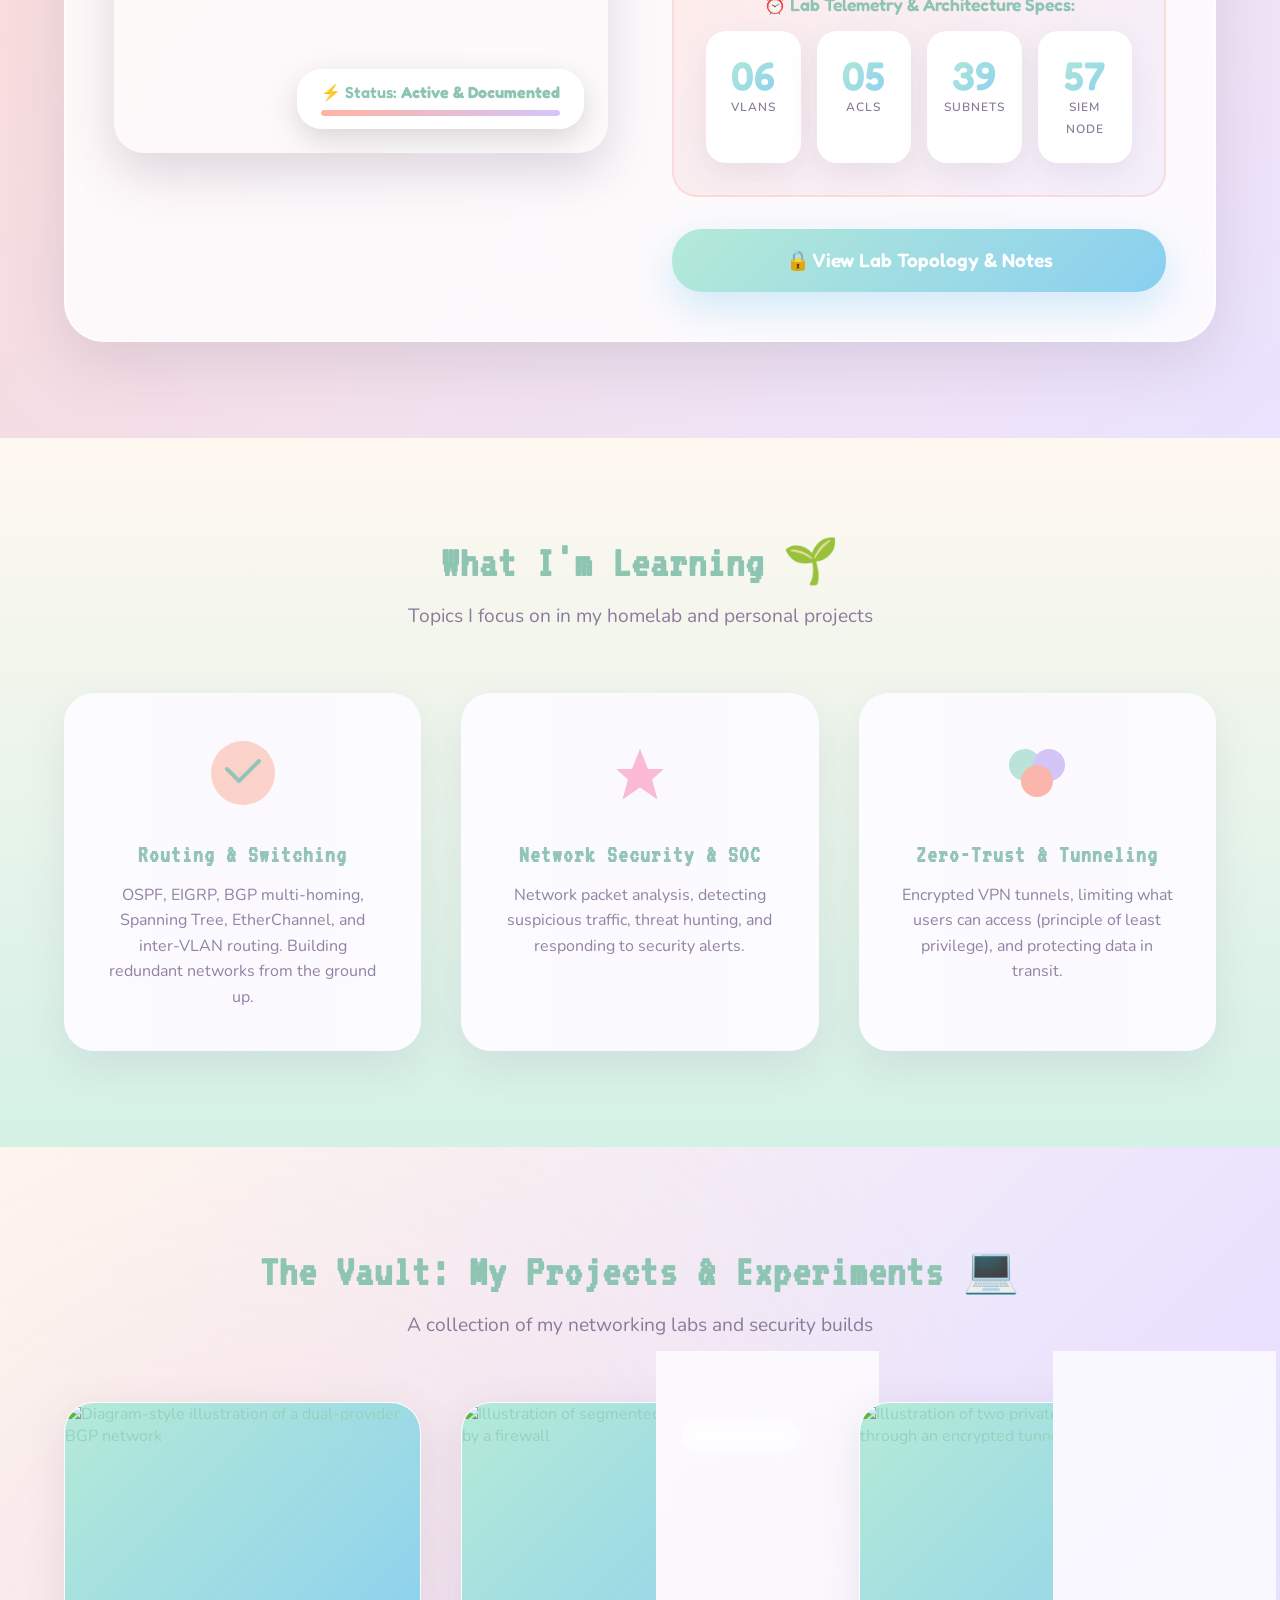
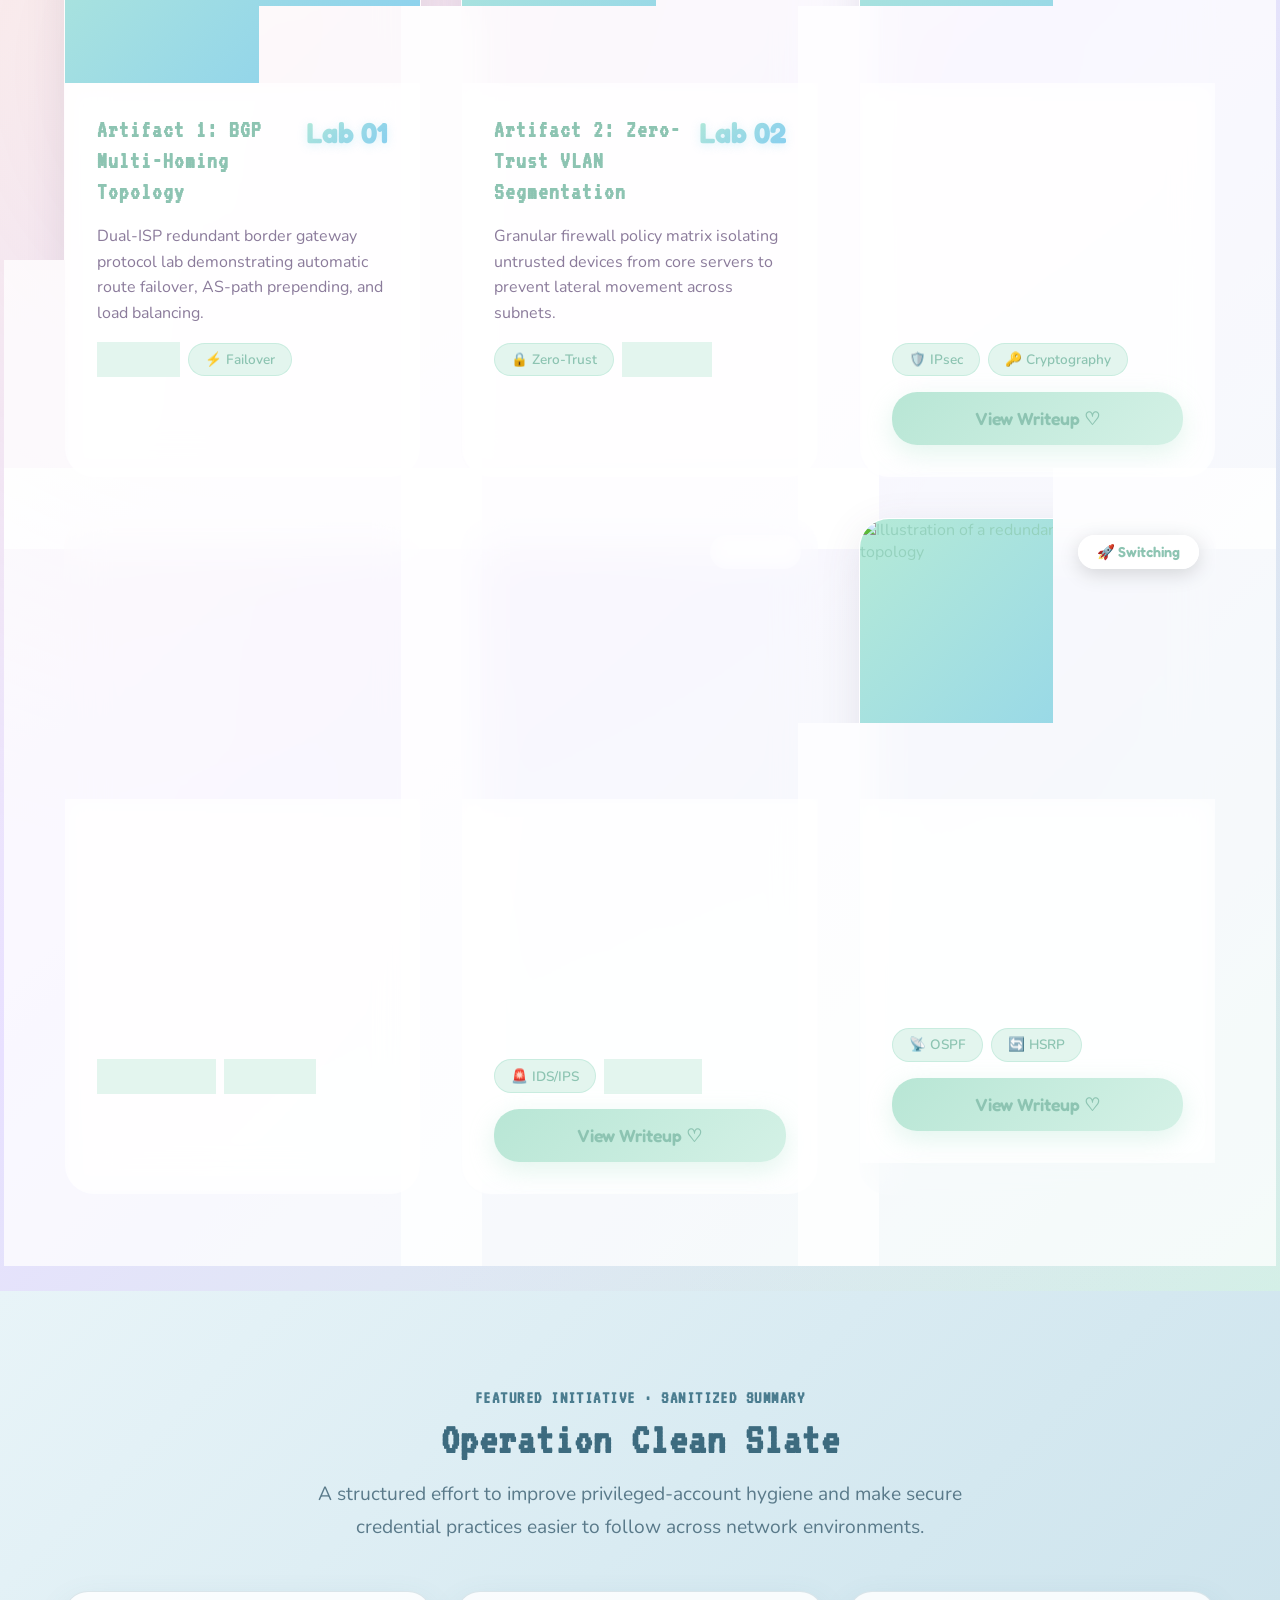
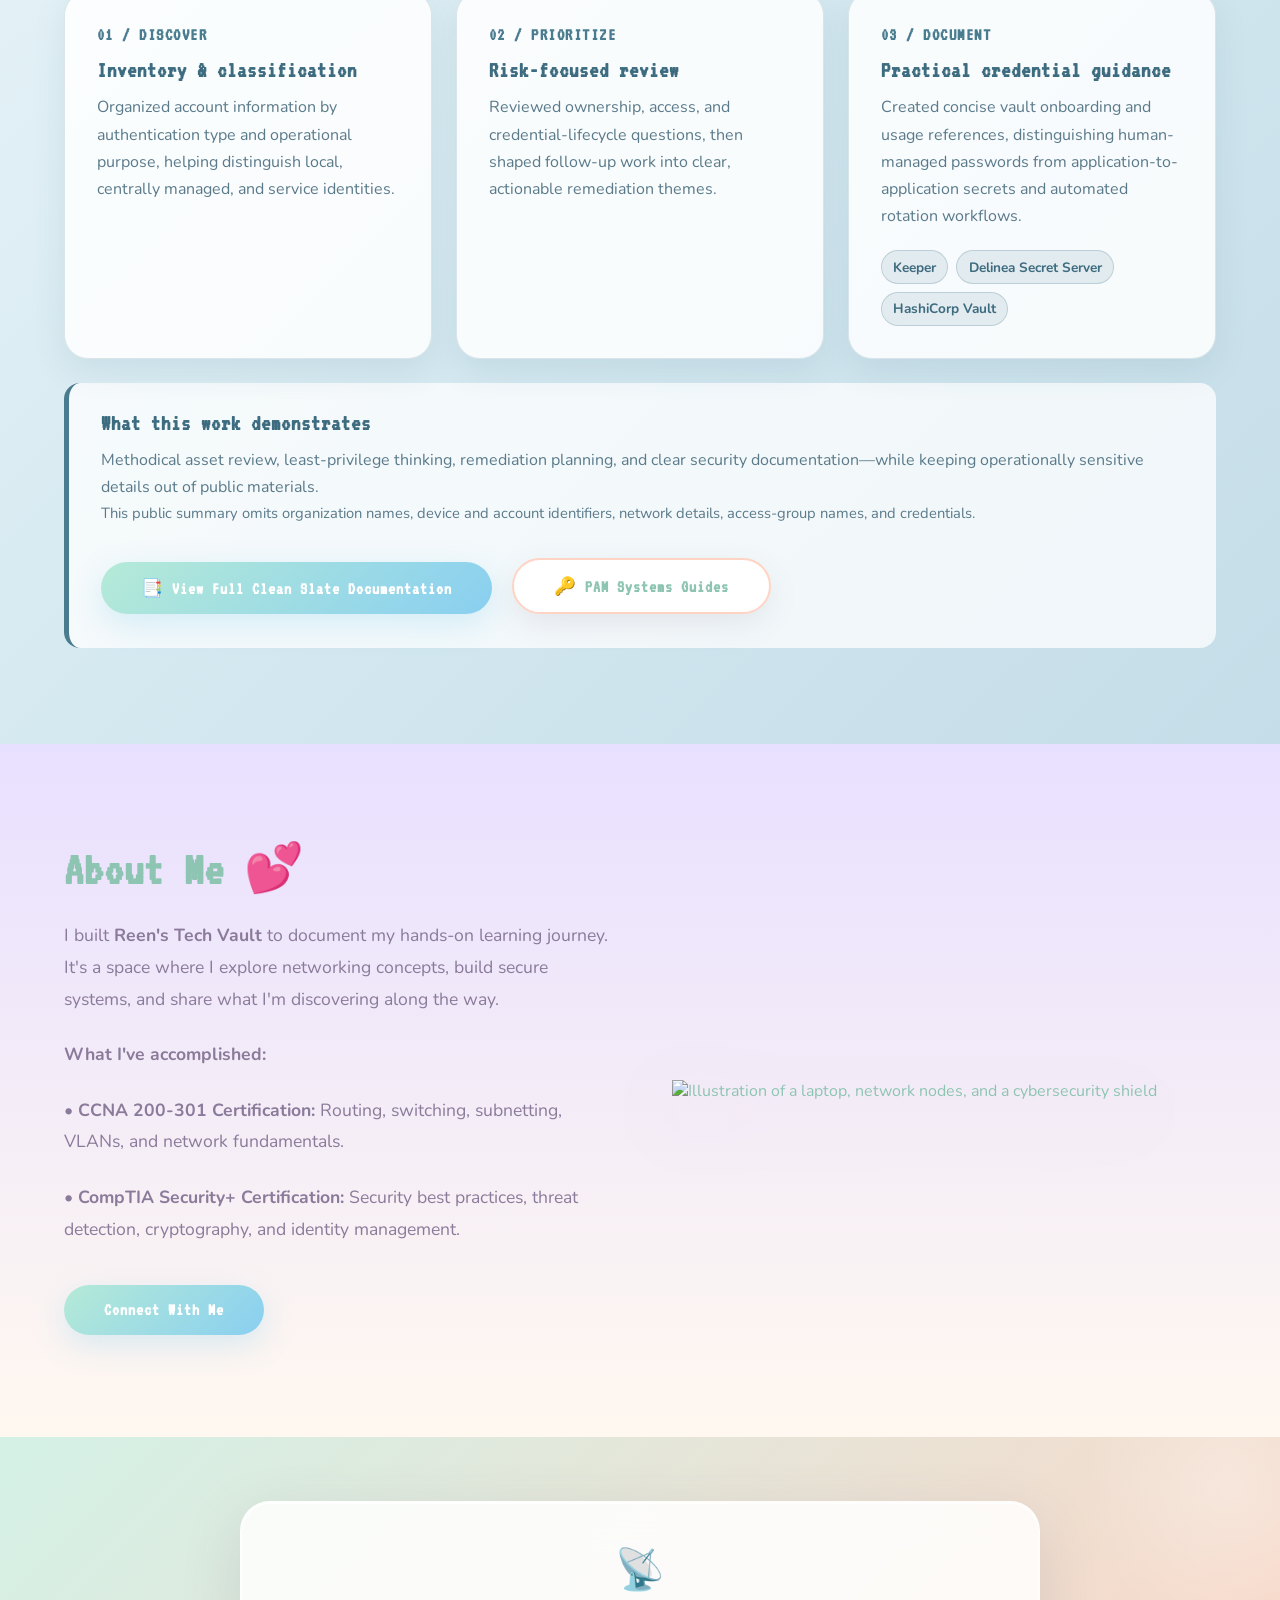
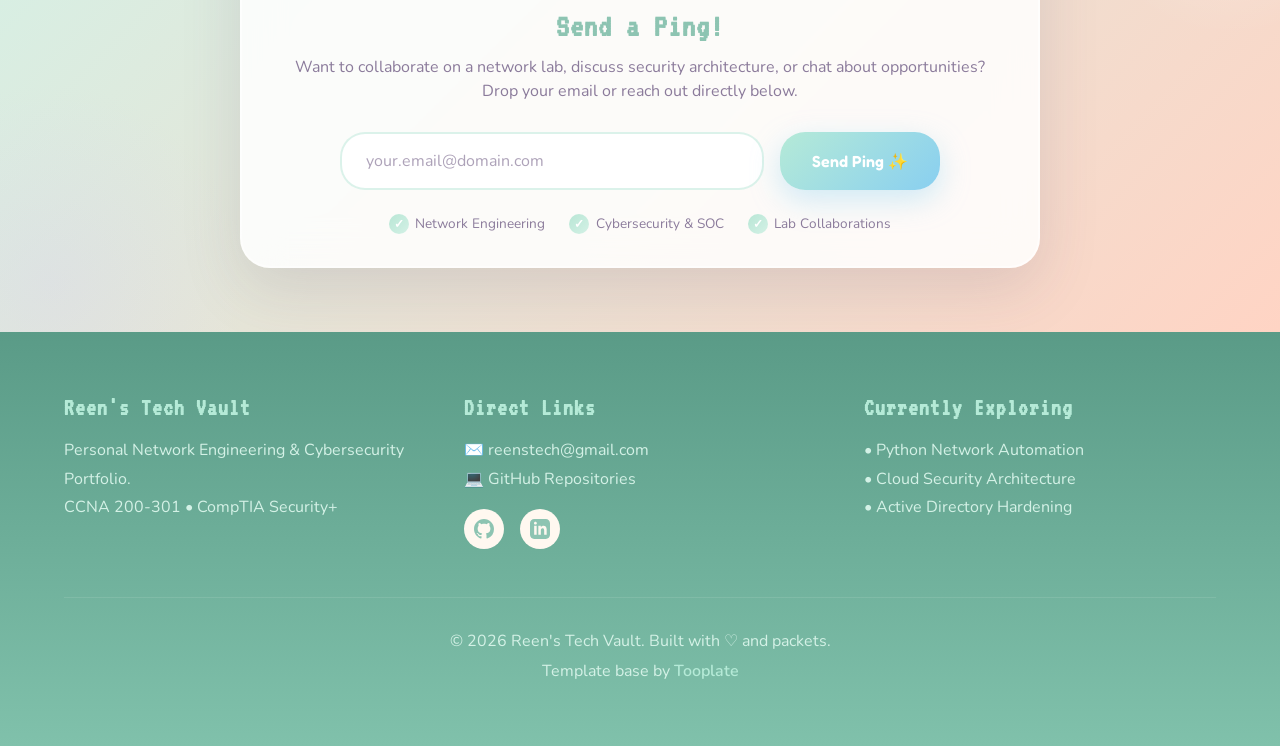
==== commit 8309e7dc: "Add files via upload" ====
--- a/index.html
+++ b/index.html
@@ -73,6 +73,8 @@
             <nav id="mainNav">
                 <a href="#home" class="active">~/home</a>
                 <a href="#menu">~/vault</a>
+                <a href="clean-slate.html">~/clean-slate</a>
+                <a href="pam-systems.html">~/credentials</a>
                 <a href="#about">~/certs</a>
                 <a href="#contact">~/ping</a>
             </nav>
@@ -84,7 +86,7 @@
         <section class="hero" id="home">
             <div class="hero-content">
                 <h1>Welcome to Reen's Tech Vault 🛡️</h1>
-                <p>Hi, I'm Reen—a CCNA 200-301 and CompTIA Security+ certified network engineer. This is my personal archive of lab topologies, packet captures, and cybersecurity defense builds.</p>
+                <p>Hey! I'm Reen, a network and security enthusiast. This is my personal playground for learning networking, building secure systems, and experimenting with real-world infrastructure challenges.</p>
                 <div class="hero-buttons">
                     <a href="#menu" class="btn btn-primary">Open The Vault</a>
                     <a href="#about" class="btn btn-secondary">My Credentials</a>
@@ -92,116 +94,9 @@
             </div>
             <div class="hero-image">
                 <div class="hero-image-container">
-                    <!-- Graphic 1 -->
-                    <svg class="hero-illustration active" viewBox="0 0 500 500" fill="none" xmlns="http://www.w3.org/2000/svg">
-                        <path d="M200 350C200 350 180 320 180 290C180 260 200 240 230 240C260 240 280 260 280 290C280 320 260 350 260 350H200Z" fill="#FFB4A2"/>
-                        <rect x="190" y="350" width="80" height="100" rx="10" fill="#D4C5F9"/>
-                        <line x1="230" y1="360" x2="230" y2="440" stroke="#B4A4D4" stroke-width="3"/>
-                        <line x1="210" y1="380" x2="210" y2="420" stroke="#B4A4D4" stroke-width="3"/>
-                        <line x1="250" y1="380" x2="250" y2="420" stroke="#B4A4D4" stroke-width="3"/>
-                        <ellipse cx="230" cy="220" rx="15" ry="20" fill="#FF6B9D"/>
-                        
-                        <circle cx="350" cy="250" r="60" fill="#FFD4B8"/>
-                        <circle cx="350" cy="250" r="30" fill="#FFF8F0"/>
-                        <ellipse cx="330" cy="240" rx="8" ry="4" fill="#FF6B9D" transform="rotate(-20 330 240)"/>
-                        <ellipse cx="360" cy="235" rx="8" ry="4" fill="#B8E6D5" transform="rotate(15 360 235)"/>
-                        <ellipse cx="370" cy="250" rx="8" ry="4" fill="#D4C5F9" transform="rotate(45 370 250)"/>
-                        <ellipse cx="340" cy="265" rx="8" ry="4" fill="#FFB4A2" transform="rotate(-30 340 265)"/>
-                        
-                        <circle cx="120" cy="200" r="45" fill="#E8C9A0"/>
-                        <circle cx="110" cy="185" r="8" fill="#8B6F47"/>
-                        <circle cx="130" cy="195" r="7" fill="#8B6F47"/>
-                        <circle cx="115" cy="210" r="9" fill="#8B6F47"/>
-                        <circle cx="135" cy="215" r="6" fill="#8B6F47"/>
-                        
-                        <ellipse cx="380" cy="380" rx="40" ry="15" fill="#FFB8D2"/>
-                        <rect x="340" y="370" width="80" height="20" fill="#FFD4E4"/>
-                        <ellipse cx="380" cy="390" rx="40" ry="15" fill="#FFB8D2"/>
-                        
-                        <path d="M100 100L102 108L110 110L102 112L100 120L98 112L90 110L98 108L100 100Z" fill="#FFB4A2"/>
-                        <path d="M420 150L422 158L430 160L422 162L420 170L418 162L410 160L418 158L420 150Z" fill="#D4C5F9"/>
-                        <path d="M150 400 L145 405 L150 410 L155 405 Z" fill="#FF6B9D"/>
-                        <path d="M440 320 L435 325 L440 330 L445 325 Z" fill="#B8E6D5"/>
-                    </svg>
-
-                    <!-- Graphic 2 -->
-                    <svg class="hero-illustration" viewBox="0 0 500 500" fill="none" xmlns="http://www.w3.org/2000/svg">
-                        <ellipse cx="250" cy="350" rx="80" ry="15" fill="#FFB4A2"/>
-                        <rect x="170" y="320" width="160" height="30" fill="#FFD4C4"/>
-                        <ellipse cx="250" cy="320" rx="80" ry="15" fill="#FFB4A2"/>
-                        <rect x="180" y="280" width="140" height="40" fill="#D4C5F9"/>
-                        <ellipse cx="250" cy="280" rx="70" ry="15" fill="#C4B5E9"/>
-                        <rect x="190" y="240" width="120" height="40" fill="#FFB8D2"/>
-                        <ellipse cx="250" cy="240" rx="60" ry="15" fill="#FFA8C2"/>
-                        <rect x="230" y="210" width="8" height="30" fill="#FFF4B8"/>
-                        <rect x="260" y="210" width="8" height="30" fill="#FFF4B8"/>
-                        <ellipse cx="234" cy="207" rx="5" ry="8" fill="#FF6B9D"/>
-                        <ellipse cx="264" cy="207" rx="5" ry="8" fill="#FF6B9D"/>
-                        
-                        <path d="M100 200 Q80 180 90 160 Q100 140 120 150 Q140 160 130 180 Q125 195 115 205 Z" fill="#E8C9A0"/>
-                        <path d="M115 205 Q100 220 85 210 Q70 200 75 185 Q80 175 90 180 Q100 185 105 195 Z" fill="#D4B490"/>
-                        <ellipse cx="95" cy="175" rx="4" ry="3" fill="#C4A480" transform="rotate(20 95 175)"/>
-                        <ellipse cx="110" cy="170" rx="4" ry="3" fill="#C4A480" transform="rotate(-15 110 170)"/>
-                        <ellipse cx="100" cy="190" rx="5" ry="3" fill="#C4A480"/>
-                        
-                        <ellipse cx="380" cy="280" rx="60" ry="15" fill="#E8C9A0"/>
-                        <path d="M320 280 Q380 220 440 280 Z" fill="#FFB4A2"/>
-                        <line x1="350" y1="250" x2="350" y2="280" stroke="#D4A480" stroke-width="3"/>
-                        <line x1="380" y1="235" x2="380" y2="280" stroke="#D4A480" stroke-width="3"/>
-                        <line x1="410" y1="250" x2="410" y2="280" stroke="#D4A480" stroke-width="3"/>
-                        
-                        <ellipse cx="380" cy="150" rx="35" ry="15" fill="#8B6F47"/>
-                        <path d="M345 150 Q365 100 380 95 Q395 100 415 150 Z" fill="#D4B490"/>
-                        <circle cx="370" cy="120" r="6" fill="#FFB4A2"/>
-                        <circle cx="390" cy="125" r="5" fill="#FFB4A2"/>
-                        <circle cx="380" cy="110" r="7" fill="#FFB4A2"/>
-                        
-                        <path d="M100 370 L103 380 L112 382 L103 384 L100 394 L97 384 L88 382 L97 380 Z" fill="#B8E6D5"/>
-                        <path d="M450 180 L453 190 L462 192 L453 194 L450 204 L447 194 L438 192 L447 190 Z" fill="#D4C5F9"/>
-                        <circle cx="120" cy="100" r="15" fill="#FFD4C4" opacity="0.5"/>
-                        <circle cx="430" cy="350" r="20" fill="#FFB8D2" opacity="0.5"/>
-                    </svg>
-
-                    <!-- Graphic 3 -->
-                    <svg class="hero-illustration" viewBox="0 0 500 500" fill="none" xmlns="http://www.w3.org/2000/svg">
-                        <ellipse cx="250" cy="250" rx="150" ry="35" fill="#E8C9A0" transform="rotate(-25 250 250)"/>
-                        <line x1="150" y1="290" x2="160" y2="270" stroke="#D4A480" stroke-width="3" stroke-linecap="round" transform="rotate(-25 155 280)"/>
-                        <line x1="200" y1="275" x2="210" y2="255" stroke="#D4A480" stroke-width="3" stroke-linecap="round" transform="rotate(-25 205 265)"/>
-                        <line x1="250" y1="260" x2="260" y2="240" stroke="#D4A480" stroke-width="3" stroke-linecap="round" transform="rotate(-25 255 250)"/>
-                        <line x1="300" y1="245" x2="310" y2="225" stroke="#D4A480" stroke-width="3" stroke-linecap="round" transform="rotate(-25 305 235)"/>
-                        
-                        <circle cx="380" cy="200" r="50" fill="#D4B490"/>
-                        <circle cx="380" cy="200" r="25" fill="#FFF8F0"/>
-                        <path d="M350 180 Q370 175 390 180" stroke="#C4A480" stroke-width="2" fill="none"/>
-                        <path d="M370 220 Q380 225 390 220" stroke="#C4A480" stroke-width="2" fill="none"/>
-                        <ellipse cx="360" cy="195" rx="3" ry="2" fill="#E8D4B0"/>
-                        <ellipse cx="370" cy="190" rx="3" ry="2" fill="#E8D4B0"/>
-                        <ellipse cx="395" cy="205" rx="3" ry="2" fill="#E8D4B0"/>
-                        
-                        <path d="M120 150 Q140 120 160 150 Q180 180 160 210 Q140 240 120 210 Q100 180 120 150 Z" fill="#8B6F47" stroke="#6B5737" stroke-width="3"/>
-                        <circle cx="135" cy="165" r="15" fill="#FFF8F0"/>
-                        <circle cx="145" cy="195" r="15" fill="#FFF8F0"/>
-                        <ellipse cx="125" cy="160" rx="2" ry="3" fill="white"/>
-                        <ellipse cx="140" cy="155" rx="2" ry="3" fill="white"/>
-                        <ellipse cx="155" cy="200" rx="2" ry="3" fill="white"/>
-                        
-                        <circle cx="200" cy="380" r="45" fill="#D4B490"/>
-                        <path d="M200 380 Q215 375 220 385 Q220 400 205 405 Q190 405 185 390 Q185 375 200 380 Z" fill="#C4A480"/>
-                        <path d="M200 380 Q210 378 213 385" stroke="#8B6F47" stroke-width="3" fill="none" stroke-linecap="round"/>
-                        <path d="M207 390 Q205 397 198 399" stroke="#8B6F47" stroke-width="3" fill="none" stroke-linecap="round"/>
-                        <ellipse cx="205" cy="385" rx="3" ry="2" fill="white" opacity="0.7"/>
-                        
-                        <ellipse cx="350" cy="370" rx="70" ry="35" fill="#E8C9A0"/>
-                        <path d="M280 370 Q320 320 350 315 Q380 320 420 370 Z" fill="#D4B490"/>
-                        <line x1="310" y1="350" x2="315" y2="335" stroke="#C4A480" stroke-width="2"/>
-                        <line x1="340" y1="340" x2="345" y2="325" stroke="#C4A480" stroke-width="2"/>
-                        <line x1="370" y1="345" x2="375" y2="330" stroke="#C4A480" stroke-width="2"/>
-                        
-                        <path d="M420 120 L423 130 L432 132 L423 134 L420 144 L417 134 L408 132 L417 130 Z" fill="#FFB4A2"/>
-                        <path d="M80 350 L83 360 L92 362 L83 364 L80 374 L77 364 L68 362 L77 360 Z" fill="#B8E6D5"/>
-                        <circle cx="450" cy="300" r="18" fill="#D4C5F9" opacity="0.5"/>
-                        <circle cx="90" cy="80" r="22" fill="#FFB8D2" opacity="0.5"/>
-                    </svg>
+                    <img class="hero-illustration active" src="images/hero-network.svg" alt="Stylized network topology with connected routers">
+                    <img class="hero-illustration" src="images/hero-security.svg" alt="Stylized cybersecurity shield protecting a network">
+                    <img class="hero-illustration" src="images/hero-cloud.svg" alt="Stylized secure cloud and connected devices">
                 </div>
             </div>
         </section>
@@ -218,7 +113,7 @@
             
             <div class="special-content">
                 <div class="special-image">
-                    <img src="images/unicorn-dream-cake.jpg" alt="Zero-Trust Home Lab Perimeter">
+                    <img src="images/featured-lab-perimeter.svg" alt="Illustration of a firewall and connected home lab network">
                     <span class="special-tag">🛡️ Flagship Lab</span>
                     <div class="stock-indicator">
                         <div>⚡ Status: <strong>Active & Documented</strong></div>
@@ -273,8 +168,8 @@
 
     <!-- 3. Core Skills Section -->
     <section class="features">
-        <h2 class="section-title">Technical Focus Areas ✨</h2>
-        <p class="section-subtitle">Domains I design, configure, and troubleshoot in my lab</p>
+        <h2 class="section-title">What I'm Learning 🌱</h2>
+        <p class="section-subtitle">Topics I focus on in my homelab and personal projects</p>
         <div class="features-grid">
             <div class="feature-card">
                 <svg class="feature-icon" viewBox="0 0 100 100" fill="none" xmlns="http://www.w3.org/2000/svg">
@@ -282,14 +177,14 @@
                     <path d="M30 45L45 60L70 35" stroke="#8DC4B2" stroke-width="5" stroke-linecap="round" stroke-linejoin="round"/>
                 </svg>
                 <h3>Routing & Switching</h3>
-                <p>OSPF, EIGRP, BGP multi-homing, Spanning Tree (RSTP), EtherChannel, and inter-VLAN routing configurations.</p>
+                <p>OSPF, EIGRP, BGP multi-homing, Spanning Tree, EtherChannel, and inter-VLAN routing. Building redundant networks from the ground up.</p>
             </div>
             <div class="feature-card">
                 <svg class="feature-icon" viewBox="0 0 100 100" fill="none" xmlns="http://www.w3.org/2000/svg">
                     <path d="M50 20L60 45H80L65 58L72 83L50 68L28 83L35 58L20 45H40L50 20Z" fill="#FFB8D2"/>
                 </svg>
                 <h3>Network Security & SOC</h3>
-                <p>Packet analysis in Wireshark, IDS/IPS rule tuning, vulnerability scanning, and SIEM alert triage.</p>
+                <p>Network packet analysis, detecting suspicious traffic, threat hunting, and responding to security alerts.</p>
             </div>
             <div class="feature-card">
                 <svg class="feature-icon" viewBox="0 0 100 100" fill="none" xmlns="http://www.w3.org/2000/svg">
@@ -298,7 +193,7 @@
                     <circle cx="50" cy="60" r="20" fill="#FFB4A2"/>
                 </svg>
                 <h3>Zero-Trust & Tunneling</h3>
-                <p>Site-to-site IPsec VPNs, WireGuard tunnels, RADIUS/TACACS+ authentication, and least-privilege ACLs.</p>
+                <p>Encrypted VPN tunnels, limiting what users can access (principle of least privilege), and protecting data in transit.</p>
             </div>
         </div>
     </section>
@@ -306,14 +201,14 @@
     <!-- 4. Vault / Portfolio Artifacts Section -->
     <section class="menu" id="menu">
         <div class="menu-container">
-            <h2 class="section-title">The Vault: Lab Artifacts & Builds 💻</h2>
-            <p class="section-subtitle">A chronological archive of my networking topologies and security experiments</p>
+        <h2 class="section-title">The Vault: My Projects & Experiments 💻</h2>
+        <p class="section-subtitle">A collection of my networking labs and security builds</p>
             <div class="menu-grid">
                 
                 <!-- Artifact 1 -->
                 <div class="menu-item">
                     <div class="menu-item-image">
-                        <img src="images/rainbow-cupcakes.jpg" alt="Artifact 1">
+                        <img src="images/artifact-bgp.svg" alt="Diagram-style illustration of a dual-provider BGP network">
                         <div class="menu-item-overlay"></div>
                         <span class="menu-item-badge">⭐ CCNA Lab</span>
                     </div>
@@ -334,7 +229,7 @@
                 <!-- Artifact 2 -->
                 <div class="menu-item">
                     <div class="menu-item-image">
-                        <img src="images/glazed-donuts.jpg" alt="Artifact 2">
+                        <img src="images/artifact-vlan.svg" alt="Illustration of segmented networks protected by a firewall">
                         <div class="menu-item-overlay"></div>
                         <span class="menu-item-badge">🔥 Security+</span>
                     </div>
@@ -355,7 +250,7 @@
                 <!-- Artifact 3 -->
                 <div class="menu-item">
                     <div class="menu-item-image">
-                        <img src="images/french-macarons.jpg" alt="Artifact 3">
+                        <img src="images/artifact-vpn.svg" alt="Illustration of two private networks connected through an encrypted tunnel">
                         <div class="menu-item-overlay"></div>
                     </div>
                     <div class="menu-item-content">
@@ -375,7 +270,7 @@
                 <!-- Artifact 4 -->
                 <div class="menu-item">
                     <div class="menu-item-image">
-                        <img src="images/chocolate-cookies.jpg" alt="Artifact 4">
+                        <img src="images/artifact-packet-analysis.svg" alt="Illustration of a packet capture and traffic analysis dashboard">
                         <div class="menu-item-overlay"></div>
                     </div>
                     <div class="menu-item-content">
@@ -395,7 +290,7 @@
                 <!-- Artifact 5 -->
                 <div class="menu-item">
                     <div class="menu-item-image">
-                        <img src="images/decorated-cake.jpg" alt="Artifact 5">
+                        <img src="images/artifact-siem.svg" alt="Illustration of a security monitoring and alert dashboard">
                         <div class="menu-item-overlay"></div>
                         <span class="menu-item-badge">💝 SIEM</span>
                     </div>
@@ -416,7 +311,7 @@
                 <!-- Artifact 6 -->
                 <div class="menu-item">
                     <div class="menu-item-image">
-                        <img src="images/brownies.jpg" alt="Artifact 6">
+                        <img src="images/artifact-routing.svg" alt="Illustration of a redundant campus routing topology">
                         <div class="menu-item-overlay"></div>
                         <span class="menu-item-badge">🚀 Switching</span>
                     </div>
@@ -438,39 +333,70 @@
         </div>
     </section>
 
-    <!-- 5. About & Credentials Section -->
+    <!-- 5. Sanitized Professional Project Section -->
+    <section class="clean-slate" id="clean-slate" aria-labelledby="clean-slate-title">
+        <div class="clean-slate-container">
+            <div class="clean-slate-intro">
+                <span class="clean-slate-eyebrow">FEATURED INITIATIVE · SANITIZED SUMMARY</span>
+                <h2 class="section-title" id="clean-slate-title">Operation Clean Slate</h2>
+                <p class="section-subtitle">A structured effort to improve privileged-account hygiene and make secure credential practices easier to follow across network environments.</p>
+            </div>
+
+            <div class="clean-slate-grid">
+                <article class="clean-slate-card">
+                    <span class="clean-slate-step">01 / DISCOVER</span>
+                    <h3>Inventory &amp; classification</h3>
+                    <p>Organized account information by authentication type and operational purpose, helping distinguish local, centrally managed, and service identities.</p>
+                </article>
+
+                <article class="clean-slate-card">
+                    <span class="clean-slate-step">02 / PRIORITIZE</span>
+                    <h3>Risk-focused review</h3>
+                    <p>Reviewed ownership, access, and credential-lifecycle questions, then shaped follow-up work into clear, actionable remediation themes.</p>
+                </article>
+
+                <article class="clean-slate-card">
+                    <span class="clean-slate-step">03 / DOCUMENT</span>
+                    <h3>Practical credential guidance</h3>
+                    <p>Created concise vault onboarding and usage references, distinguishing human-managed passwords from application-to-application secrets and automated rotation workflows.</p>
+                    <div class="clean-slate-tags" aria-label="Documentation topics">
+                        <span>Keeper</span>
+                        <span>Delinea Secret Server</span>
+                        <span>HashiCorp Vault</span>
+                    </div>
+                </article>
+            </div>
+
+            <div class="clean-slate-outcome">
+                <h3>What this work demonstrates</h3>
+                <p>Methodical asset review, least-privilege thinking, remediation planning, and clear security documentation—while keeping operationally sensitive details out of public materials.</p>
+                <p class="clean-slate-sanitization">This public summary omits organization names, device and account identifiers, network details, access-group names, and credentials.</p>
+                <div style="margin-top: 2rem;">
+                    <a href="clean-slate.html" class="btn btn-primary" style="display: inline-block; margin-right: 1rem;">📑 View Full Clean Slate Documentation</a>
+                    <a href="pam-systems.html" class="btn btn-secondary" style="display: inline-block;">🔑 PAM Systems Guides</a>
+                </div>
+            </div>
+        </div>
+    </section>
+
+    <!-- 6. About & Credentials Section -->
     <section class="about" id="about">
         <div class="about-content">
             <div class="about-text">
-                <h2>About Me & Credentials 💕</h2>
-                <p>I built <strong>Reen's Tech Vault</strong> as a living digital archive to document my hands-on journey through network architecture, packet-level troubleshooting, and defensive cybersecurity.</p>
-                <p><strong>Verified Certifications:</strong></p>
-                <p>• <strong>Cisco Certified Network Associate (CCNA 200-301):</strong> Core routing and switching, IPv4/IPv6 subnetting, OSPF, VLANs, ACLs, and network automation fundamentals.</p>
-                <p>• <strong>CompTIA Security+ (SY0-701):</strong> Threat intelligence, network hardening, cryptography, identity and access management (IAM), and security operations.</p>
+                <h2>About Me 💕</h2>
+                <p>I built <strong>Reen's Tech Vault</strong> to document my hands-on learning journey. It's a space where I explore networking concepts, build secure systems, and share what I'm discovering along the way.</p>
+                <p><strong>What I've accomplished:</strong></p>
+                <p>• <strong>CCNA 200-301 Certification:</strong> Routing, switching, subnetting, VLANs, and network fundamentals.</p>
+                <p>• <strong>CompTIA Security+ Certification:</strong> Security best practices, threat detection, cryptography, and identity management.</p>
                 <a href="#contact" class="btn btn-primary" style="margin-top: 1rem; display: inline-block;">Connect With Me</a>
             </div>
             <div class="about-image">
-                <svg viewBox="0 0 400 400" fill="none" xmlns="http://www.w3.org/2000/svg">
-                    <circle cx="200" cy="180" r="80" fill="#FFD4C4"/>
-                    <circle cx="175" cy="165" r="10" fill="#8DC4B2"/>
-                    <circle cx="225" cy="165" r="10" fill="#8DC4B2"/>
-                    <path d="M180 195Q200 210 220 195" stroke="#8DC4B2" stroke-width="4" stroke-linecap="round" fill="none"/>
-                    <circle cx="165" cy="175" r="15" fill="#FFB4A2"/>
-                    <circle cx="235" cy="175" r="15" fill="#FFB4A2"/>
-                    
-                    <ellipse cx="200" cy="100" rx="70" ry="30" fill="white"/>
-                    <rect x="130" y="95" width="140" height="15" fill="white"/>
-                    
-                    <path d="M140 260L200 270L260 260L240 350Q200 360 160 350Z" fill="#B8E6D5"/>
-                    <circle cx="200" cy="300" r="8" fill="#FFB4A2"/>
-                    
-                    <path d="M190 310L200 320L210 310Q215 305 215 300Q215 290 205 290Q200 290 200 295Q200 290 195 290Q185 290 185 300Q185 305 190 310Z" fill="#FF6B9D"/>
-                </svg>
-            </div>
-        </div>
-    </section>
-
-    <!-- 6. Terminal Ping / Contact Callout Section -->
+                <img src="images/about-tech.svg" alt="Illustration of a laptop, network nodes, and a cybersecurity shield">
+            </div>
+        </div>
+    </section>
+
+    <!-- 7. Terminal Ping / Contact Callout Section -->
     <section class="newsletter">
         <div class="newsletter-container">
             <div class="newsletter-content">
@@ -497,7 +423,7 @@
         </div>
     </section>
 
-    <!-- 7. Footer / Links -->
+    <!-- 8. Footer / Links -->
     <footer id="contact">
         <div class="footer-content">
             <div class="footer-grid">
--- a/vault-portfolio.css
+++ b/vault-portfolio.css
@@ -156,7 +156,7 @@
 
 nav {
 	display: flex;
-	gap: 2.5rem;
+	gap: 1.25rem;
 	align-items: center;
 }
 
@@ -184,6 +184,134 @@
 
 nav a::after {
 	display: none;
+}
+
+/* Terminal-style navigation (VT323) */
+nav[style*="font-family: 'VT323'"] a {
+	font-size: 1.4rem;
+	letter-spacing: 1px;
+	padding: 0.6rem 1.2rem;
+	border-radius: 25px;
+	border: 2px solid transparent;
+	background: transparent;
+	color: var(--text-medium);
+	font-weight: 600;
+	transition: all 0.3s ease;
+}
+
+nav[style*="font-family: 'VT323'"] a:hover {
+	color: var(--text-dark);
+	background: rgba(255, 180, 162, 0.15);
+	border-color: rgba(255, 180, 162, 0.3);
+}
+
+nav[style*="font-family: 'VT323'"] a.active {
+	color: white;
+	background: linear-gradient(135deg, var(--mint-fresh), var(--aqua));
+	border-color: var(--aqua);
+	box-shadow: 0 5px 15px rgba(137, 207, 240, 0.4);
+	font-weight: 700;
+}
+
+/* Alternative navbar styling for sub-pages */
+.navbar {
+	padding: 1.2rem 5%;
+	display: flex;
+	justify-content: space-between;
+	align-items: center;
+	position: sticky;
+	top: 0;
+	z-index: 1000;
+	background: rgba(255, 248, 240, 0.9);
+	backdrop-filter: blur(14px);
+	-webkit-backdrop-filter: blur(14px);
+	box-shadow: 0 2px 20px rgba(0, 0, 0, 0.04);
+	transition: padding 0.3s ease;
+}
+
+.navbar-wrapper {
+	max-width: 1400px;
+	margin: 0 auto;
+	width: 100%;
+	display: flex;
+	justify-content: space-between;
+	align-items: center;
+}
+
+.nav-logo,
+.logo-text {
+	font-family: 'Fredoka', sans-serif;
+	font-size: 1.3rem;
+	font-weight: 600;
+	color: var(--text-dark);
+	display: flex;
+	align-items: center;
+	gap: 0.5rem;
+	text-decoration: none;
+	transition: color 0.3s ease;
+}
+
+.logo-text:hover {
+	color: var(--aqua);
+}
+
+.nav-menu {
+	display: flex;
+	gap: 1rem;
+	align-items: center;
+	flex-wrap: wrap;
+	justify-content: flex-end;
+}
+
+.nav-link {
+	text-decoration: none;
+	color: var(--text-medium);
+	font-weight: 600;
+	font-size: 0.95rem;
+	position: relative;
+	transition: all 0.3s ease;
+	padding: 0.5rem 1rem;
+	border-radius: 20px;
+	white-space: nowrap;
+}
+
+.nav-link:hover {
+	color: var(--text-dark);
+	background: rgba(255, 180, 162, 0.1);
+}
+
+.nav-link.active {
+	color: white;
+	background: linear-gradient(135deg, var(--mint-fresh), var(--aqua));
+	box-shadow: 0 5px 15px rgba(137, 207, 240, 0.3);
+}
+
+.hamburger {
+	display: none;
+	flex-direction: column;
+	gap: 6px;
+	cursor: pointer;
+	z-index: 1000;
+}
+
+.hamburger span {
+	width: 25px;
+	height: 3px;
+	background: var(--text-dark);
+	border-radius: 10px;
+	transition: all 0.3s ease;
+}
+
+.hamburger.active span:nth-child(1) {
+	transform: rotate(45deg) translate(8px, 8px);
+}
+
+.hamburger.active span:nth-child(2) {
+	opacity: 0;
+}
+
+.hamburger.active span:nth-child(3) {
+	transform: rotate(-45deg) translate(8px, -8px);
 }
 
 /* Mobile Menu Toggle */
@@ -1126,6 +1254,109 @@
 	transform: translateZ(20px) scale(0.98);
 }
 
+/* Sanitized professional project */
+.clean-slate {
+	padding: 6rem 5%;
+	background: linear-gradient(135deg, #E8F4F8 0%, #D4E8F0 50%, #C4DDE8 100%);
+	scroll-margin-top: 5rem;
+}
+
+.clean-slate-container {
+	max-width: 1200px;
+	margin: 0 auto;
+}
+
+.clean-slate-intro {
+	max-width: 780px;
+	margin: 0 auto;
+	text-align: center;
+}
+
+.clean-slate-eyebrow,
+.clean-slate-step {
+	display: inline-block;
+	color: #4A7C8F;
+	font-family: 'VT323', monospace;
+	font-size: 1.15rem;
+	font-weight: 700;
+	letter-spacing: 0.08em;
+}
+
+.clean-slate-intro .section-title {
+	margin: 0.5rem 0 1rem;
+	color: #3D6B7F;
+}
+
+.clean-slate-intro .section-subtitle {
+	max-width: 720px;
+	margin: 0 auto;
+	color: #5A7A8A;
+	line-height: 1.7;
+}
+
+.clean-slate-grid {
+	display: grid;
+	grid-template-columns: repeat(3, minmax(0, 1fr));
+	gap: 1.5rem;
+	margin-top: 3rem;
+}
+
+.clean-slate-card {
+	padding: 2rem;
+	background: rgba(255, 255, 255, 0.85);
+	border: 1px solid rgba(74, 124, 143, 0.18);
+	border-radius: 24px;
+	box-shadow: 0 12px 32px rgba(74, 124, 143, 0.12);
+}
+
+.clean-slate-card h3,
+.clean-slate-outcome h3 {
+	margin: 0.75rem 0;
+	color: #3D6B7F;
+	font-family: 'Fredoka', sans-serif;
+	font-size: 1.45rem;
+}
+
+.clean-slate-card p,
+.clean-slate-outcome p {
+	color: #5A7A8A;
+	line-height: 1.7;
+}
+
+.clean-slate-tags {
+	display: flex;
+	flex-wrap: wrap;
+	gap: 0.5rem;
+	margin-top: 1.25rem;
+}
+
+.clean-slate-tags span {
+	padding: 0.4rem 0.7rem;
+	color: #3D6B7F;
+	background: rgba(74, 124, 143, 0.12);
+	border-radius: 999px;
+	font-size: 0.85rem;
+	font-weight: 700;
+	border: 1px solid rgba(74, 124, 143, 0.25);
+}
+
+.clean-slate-outcome {
+	margin-top: 1.5rem;
+	padding: 1.75rem 2rem;
+	background: rgba(255, 255, 255, 0.75);
+	border-left: 5px solid #4A7C8F;
+	border-radius: 16px;
+}
+
+.clean-slate-outcome h3 {
+	margin-top: 0;
+}
+
+.clean-slate-sanitization {
+	margin-bottom: 0;
+	font-size: 0.92rem;
+}
+
 /* About Section */
 .about {
 	padding: 6rem 5%;
@@ -1347,10 +1578,10 @@
 	position: relative;
 }
 
-.about-image svg {
+.about-image img {
 	width: 100%;
 	height: auto;
-	filter: drop-shadow(0 20px 40px rgba(255, 180, 162, 0.2));
+	filter: drop-shadow(0 20px 40px rgba(90, 74, 106, 0.2));
 }
 
 /* Footer */
@@ -1495,6 +1726,10 @@
 		gap: 2rem;
 	}
 
+	.clean-slate-grid {
+		grid-template-columns: repeat(2, minmax(0, 1fr));
+	}
+
 	.about-content {
 		grid-template-columns: 1fr;
 		gap: 2rem;
@@ -1554,6 +1789,15 @@
 		gap: 1.5rem;
 	}
 
+	.clean-slate-grid {
+		grid-template-columns: 1fr;
+	}
+
+	.clean-slate-card,
+	.clean-slate-outcome {
+		padding: 1.5rem;
+	}
+
 	.menu-item-content {
 		padding: 1.5rem;
 	}
